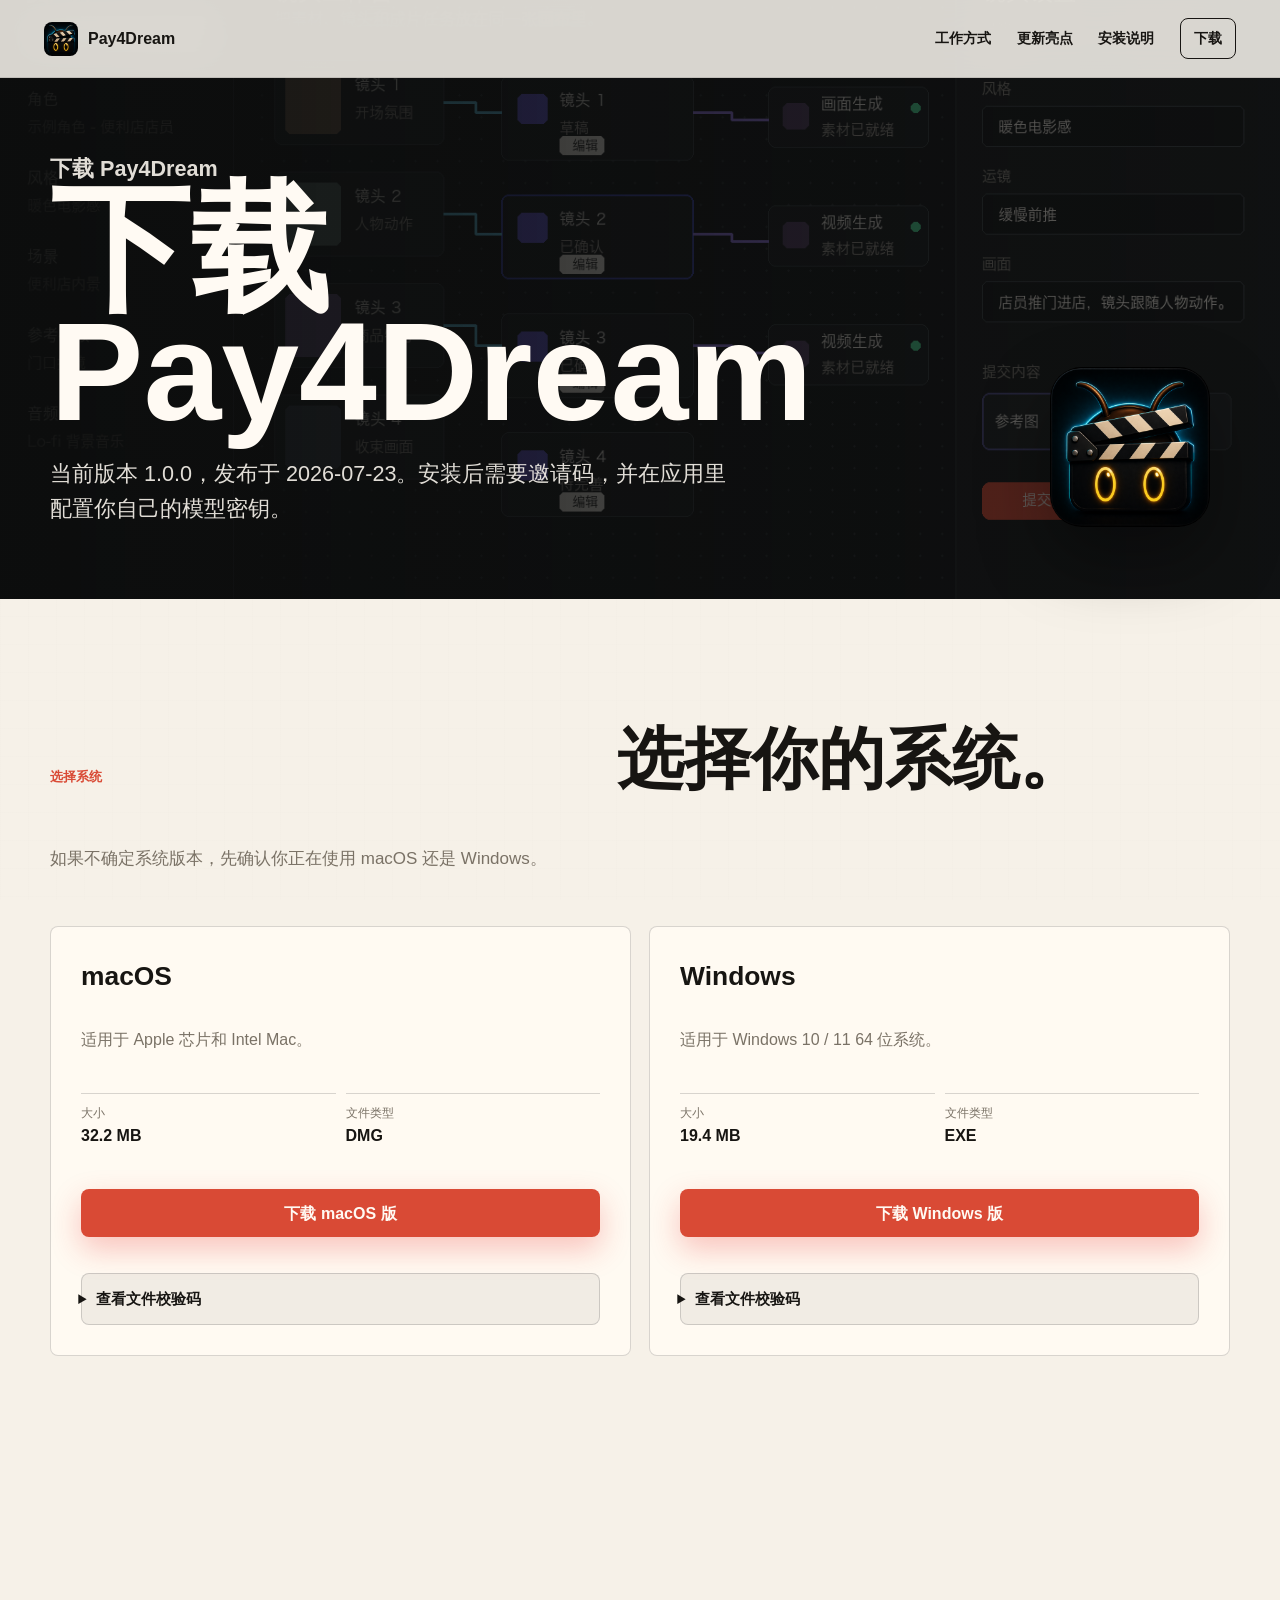
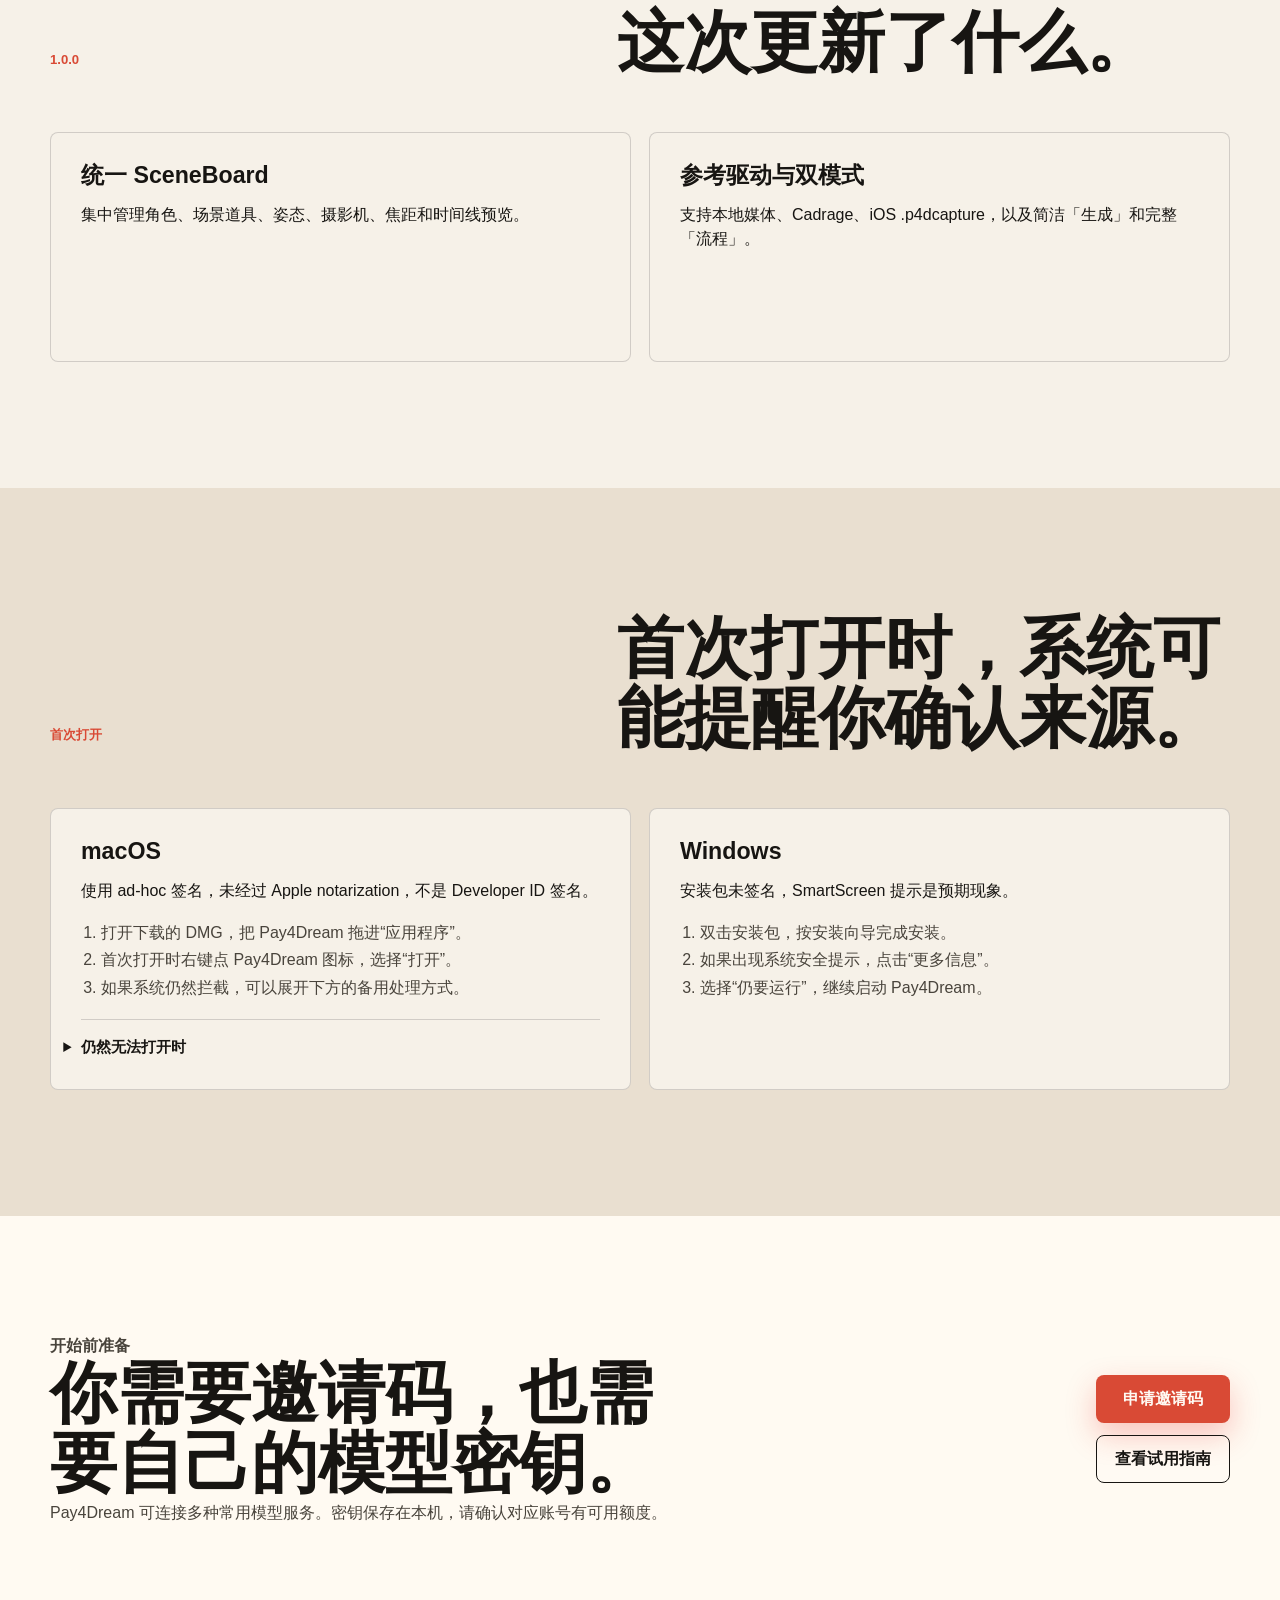
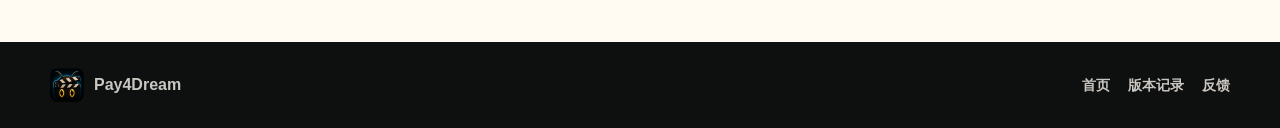
==== download.html @ 3dd7f459 "Update Pay4Dream site for 1.0.0" ====
<!doctype html>
<html lang="zh-CN">
  <head>
    <meta charset="utf-8" />
    <meta name="viewport" content="width=device-width, initial-scale=1" />
    <title>下载 Pay4Dream 1.0.0</title>
    <meta
      name="description"
      content="下载 Pay4Dream 1.0.0。提供 macOS、Windows 安装包、SHA256、首次打开说明和试用准备。"
    />
    <link rel="icon" type="image/png" href="./assets/pay4dream-icon.png" />
    <link rel="stylesheet" href="./assets/site.css" />
  </head>
  <body class="download-page">
    <header class="site-header" data-site-header>
      <a class="brand-mark" href="./index.html" aria-label="Pay4Dream 首页">
        <img src="./assets/pay4dream-icon.png" alt="" />
        <span>Pay4Dream</span>
      </a>
      <button class="nav-toggle" type="button" aria-label="打开导航" aria-expanded="false" data-nav-toggle>
        <span></span>
        <span></span>
      </button>
      <nav class="site-nav" aria-label="主导航" data-nav>
        <a href="./index.html#workflow">工作方式</a>
        <a href="./index.html#release">更新亮点</a>
        <a href="#install">安装说明</a>
        <a class="nav-download" href="#downloads">下载</a>
      </nav>
    </header>

    <main>
      <section class="download-hero" aria-labelledby="download-title">
        <div class="section-inner download-hero-inner">
          <div>
            <p class="eyebrow">下载 Pay4Dream</p>
            <h1 id="download-title">下载 Pay4Dream</h1>
            <p>
              当前版本 1.0.0，发布于 2026-07-23。安装后需要邀请码，并在应用里配置你自己的模型密钥。
            </p>
          </div>
          <img src="./assets/pay4dream-icon.png" alt="" class="download-icon" />
        </div>
      </section>

      <section class="download-section" id="downloads" aria-labelledby="download-options-title">
        <div class="section-inner">
          <div class="section-heading reveal">
            <p class="section-kicker">选择系统</p>
            <h2 id="download-options-title">选择你的系统。</h2>
            <p data-platform-message>系统识别后会在下方标出推荐项。</p>
          </div>

          <div class="download-grid">
            <article class="download-card reveal" data-platform-card="mac">
              <div class="platform-line">
                <span class="platform-name">macOS</span>
                <span class="recommend-badge" aria-hidden="true">推荐</span>
              </div>
              <p class="file-name">适用于 Apple 芯片和 Intel Mac。</p>
              <dl class="download-meta">
                <div>
                  <dt>大小</dt>
                  <dd>32.2 MB</dd>
                </div>
                <div>
                  <dt>文件类型</dt>
                  <dd>DMG</dd>
                </div>
              </dl>
              <a
                class="button button-primary button-block"
                href="https://github.com/pay4dream/p4d-release/releases/download/v1.0.0/Pay4Dream-1.0.0-external-mac.dmg"
              >
                下载 macOS 版
              </a>
              <details class="checksum">
                <summary>查看文件校验码</summary>
                <code>85ed6c63aac2d41a77a6dd763256a984e34ba91303de030c13b9ded2864e4a43</code>
                <button type="button" class="copy-button" data-copy="85ed6c63aac2d41a77a6dd763256a984e34ba91303de030c13b9ded2864e4a43">复制</button>
              </details>
            </article>

            <article class="download-card reveal" data-platform-card="windows">
              <div class="platform-line">
                <span class="platform-name">Windows</span>
                <span class="recommend-badge" aria-hidden="true">推荐</span>
              </div>
              <p class="file-name">适用于 Windows 10 / 11 64 位系统。</p>
              <dl class="download-meta">
                <div>
                  <dt>大小</dt>
                  <dd>19.4 MB</dd>
                </div>
                <div>
                  <dt>文件类型</dt>
                  <dd>EXE</dd>
                </div>
              </dl>
              <a
                class="button button-primary button-block"
                href="https://github.com/pay4dream/p4d-release/releases/download/v1.0.0/Pay4Dream-1.0.0-external-win-x64-setup.exe"
              >
                下载 Windows 版
              </a>
              <details class="checksum">
                <summary>查看文件校验码</summary>
                <code>c91dbb9ab1b552faa96dc0bf67a8308132c5010dfd6eb4d21d0306f296f38955</code>
                <button type="button" class="copy-button" data-copy="c91dbb9ab1b552faa96dc0bf67a8308132c5010dfd6eb4d21d0306f296f38955">复制</button>
              </details>
            </article>
          </div>
        </div>
      </section>

      <section class="download-section" aria-labelledby="highlights-title">
        <div class="section-inner">
          <div class="section-heading reveal">
            <p class="section-kicker">1.0.0</p>
            <h2 id="highlights-title">这次更新了什么。</h2>
          </div>
          <div class="install-grid">
            <article class="install-card reveal">
              <h3>统一 SceneBoard</h3>
              <p>集中管理角色、场景道具、姿态、摄影机、焦距和时间线预览。</p>
            </article>
            <article class="install-card reveal">
              <h3>参考驱动与双模式</h3>
              <p>支持本地媒体、Cadrage、iOS .p4dcapture，以及简洁「生成」和完整「流程」。</p>
            </article>
          </div>
        </div>
      </section>

      <section class="install-section" id="install" aria-labelledby="install-title">
        <div class="section-inner">
          <div class="section-heading reveal">
            <p class="section-kicker">首次打开</p>
            <h2 id="install-title">首次打开时，系统可能提醒你确认来源。</h2>
          </div>
          <div class="install-grid">
            <article class="install-card reveal">
              <h3>macOS</h3>
              <p>使用 ad-hoc 签名，未经过 Apple notarization，不是 Developer ID 签名。</p>
              <ol>
                <li>打开下载的 DMG，把 Pay4Dream 拖进“应用程序”。</li>
                <li>首次打开时右键点 Pay4Dream 图标，选择“打开”。</li>
                <li>如果系统仍然拦截，可以展开下方的备用处理方式。</li>
              </ol>
              <details class="support-detail">
                <summary>仍然无法打开时</summary>
                <p>打开“终端”，运行这行命令后重试：</p>
                <pre><code>xattr -dr com.apple.quarantine "/Applications/Pay4Dream.app"</code></pre>
              </details>
            </article>
            <article class="install-card reveal">
              <h3>Windows</h3>
              <p>安装包未签名，SmartScreen 提示是预期现象。</p>
              <ol>
                <li>双击安装包，按安装向导完成安装。</li>
                <li>如果出现系统安全提示，点击“更多信息”。</li>
                <li>选择“仍要运行”，继续启动 Pay4Dream。</li>
              </ol>
            </article>
          </div>
        </div>
      </section>

      <section class="trial-section" aria-labelledby="trial-title">
        <div class="section-inner trial-layout">
          <div class="reveal">
            <p class="section-kicker">开始前准备</p>
            <h2 id="trial-title">你需要邀请码，也需要自己的模型密钥。</h2>
            <p>
              Pay4Dream 可连接多种常用模型服务。密钥保存在本机，请确认对应账号有可用额度。
            </p>
          </div>
          <div class="trial-actions reveal">
            <a class="button button-primary" href="mailto:pay4dream.app@gmail.com">申请邀请码</a>
            <a class="button button-ghost" href="https://pay4dream.github.io/p4d-release/manual.html">查看试用指南</a>
          </div>
        </div>
      </section>
    </main>

    <footer class="site-footer">
      <div class="section-inner footer-inner">
        <a class="brand-mark" href="./index.html" aria-label="Pay4Dream 首页">
          <img src="./assets/pay4dream-icon.png" alt="" />
          <span>Pay4Dream</span>
        </a>
        <nav aria-label="页脚导航">
          <a href="./index.html">首页</a>
          <a href="https://github.com/pay4dream/p4d-release/releases/tag/v1.0.0">版本记录</a>
          <a href="mailto:pay4dream.app@gmail.com">反馈</a>
        </nav>
      </div>
    </footer>

    <script src="./assets/site.js"></script>
  </body>
</html>
---- assets/site.css ----
:root {
  --ink: #171512;
  --ink-soft: #49443c;
  --muted: #7a7266;
  --paper: #f6f1e8;
  --paper-2: #e9dfd0;
  --paper-3: #fffaf2;
  --line: rgba(17, 18, 20, 0.16);
  --line-strong: rgba(17, 18, 20, 0.32);
  --charcoal: #0e1010;
  --charcoal-2: #191b1a;
  --white: #fffaf3;
  --red: #d94a35;
  --red-dark: #a83225;
  --cyan: #66d0c3;
  --lime: #d7c36a;
  --blue: #445e78;
  --shadow: 0 28px 80px rgba(33, 25, 16, 0.22);
  --radius: 8px;
  --max: 1180px;
  --font-body: "PingFang SC", "Hiragino Sans GB", "Microsoft YaHei", "Noto Sans CJK SC", sans-serif;
  --font-display: "Songti SC", "STSong", "Noto Serif CJK SC", "Source Han Serif SC", serif;
  --font-brand: "Avenir Next", "Helvetica Neue", var(--font-body);
}

* {
  box-sizing: border-box;
}

html {
  scroll-behavior: smooth;
  overflow-x: clip;
}

body {
  margin: 0;
  width: 100%;
  overflow-x: clip;
  background: var(--paper);
  color: var(--ink);
  font-family: var(--font-body);
  line-height: 1.5;
  -webkit-font-smoothing: antialiased;
  text-rendering: optimizeLegibility;
  isolation: isolate;
}

body::before {
  position: fixed;
  inset: 0;
  pointer-events: none;
  content: "";
  opacity: 0.14;
  z-index: 0;
  background-image:
    linear-gradient(rgba(17, 18, 20, 0.045) 1px, transparent 1px),
    linear-gradient(90deg, rgba(17, 18, 20, 0.035) 1px, transparent 1px);
  background-size: 28px 28px;
  mix-blend-mode: multiply;
}

main,
.site-footer {
  position: relative;
  z-index: 1;
}

body.nav-open {
  overflow: hidden;
}

a {
  color: inherit;
  text-decoration: none;
}

a:hover {
  color: var(--red);
}

img {
  max-width: 100%;
  display: block;
}

button,
input,
textarea {
  font: inherit;
}

.site-header {
  position: fixed;
  top: 0;
  left: 0;
  right: 0;
  z-index: 50;
  display: flex;
  align-items: center;
  justify-content: space-between;
  gap: 24px;
  padding: 18px clamp(18px, 4vw, 44px);
  color: var(--white);
  transition: background 180ms ease, color 180ms ease, border-color 180ms ease, padding 180ms ease;
}

.site-header.is-scrolled,
.download-page .site-header {
  background: rgba(245, 242, 235, 0.88);
  color: var(--ink);
  border-bottom: 1px solid rgba(17, 18, 20, 0.12);
  backdrop-filter: blur(18px);
}

.site-header.is-scrolled {
  padding-top: 12px;
  padding-bottom: 12px;
}

.brand-mark {
  display: inline-flex;
  align-items: center;
  gap: 10px;
  min-width: max-content;
  font-family: var(--font-brand);
  font-weight: 800;
  letter-spacing: 0;
}

.brand-mark img {
  width: 34px;
  height: 34px;
  border-radius: 8px;
}

.site-nav {
  display: flex;
  align-items: center;
  gap: clamp(14px, 2vw, 26px);
  font-size: 14px;
  font-weight: 700;
}

.nav-download {
  padding: 9px 13px;
  border: 1px solid currentColor;
  border-radius: 8px;
}

.nav-toggle {
  display: none;
  width: 42px;
  height: 42px;
  border: 1px solid currentColor;
  border-radius: 8px;
  color: inherit;
  background: transparent;
  align-items: center;
  justify-content: center;
  flex-direction: column;
  gap: 6px;
}

.nav-toggle span {
  width: 18px;
  height: 2px;
  background: currentColor;
  display: block;
}

.hero {
  min-height: min(760px, 84svh);
  display: grid;
  align-items: end;
  padding: 122px clamp(20px, 6vw, 72px) 70px;
  color: var(--white);
  background:
    linear-gradient(90deg, rgba(10, 11, 11, 0.92), rgba(10, 11, 11, 0.7) 44%, rgba(10, 11, 11, 0.22)),
    url("./product-workbench.png") center / cover no-repeat;
  border-bottom: 1px solid rgba(255, 250, 243, 0.2);
}

.hero-copy {
  width: min(760px, calc(100vw - 40px));
  max-width: 100%;
  min-width: 0;
}

.eyebrow,
.section-kicker {
  margin: 0 0 12px;
  font-size: 0.82rem;
  line-height: 1;
  font-weight: 700;
  letter-spacing: 0;
}

.eyebrow {
  color: var(--cyan);
}

.hero h1,
.download-hero h1 {
  margin: 0;
  max-width: 10ch;
  font-family: var(--font-brand);
  font-size: 8.75rem;
  line-height: 0.88;
  letter-spacing: 0;
  text-wrap: balance;
}

.hero-lede,
.download-hero p {
  max-width: 690px;
  margin: 24px 0 0;
  font-size: 1.35rem;
  line-height: 1.62;
  color: rgba(255, 250, 243, 0.88);
  text-wrap: pretty;
}

.hero-actions {
  margin-top: 32px;
  display: flex;
  flex-wrap: wrap;
  gap: 12px;
}

.button {
  min-height: 48px;
  display: inline-flex;
  align-items: center;
  justify-content: center;
  border-radius: 8px;
  padding: 13px 18px;
  font-weight: 760;
  line-height: 1.1;
  border: 1px solid transparent;
  transition: transform 160ms ease, box-shadow 160ms ease, border-color 160ms ease, background 160ms ease;
}

.button:hover {
  transform: translateY(-2px);
  color: inherit;
}

.button:focus-visible,
.site-nav a:focus-visible,
.copy-button:focus-visible,
.nav-toggle:focus-visible,
summary:focus-visible {
  outline: 2px solid var(--lime);
  outline-offset: 3px;
}

.button-primary {
  background: var(--red);
  color: var(--white);
  box-shadow: 0 12px 30px rgba(233, 40, 33, 0.26);
}

.button-primary:hover {
  background: var(--red-dark);
}

.button-ghost {
  color: inherit;
  border-color: currentColor;
  background: rgba(255, 255, 255, 0.04);
}

.button-block {
  width: 100%;
}

.hero-facts {
  display: grid;
  grid-template-columns: repeat(3, minmax(0, 1fr));
  gap: 10px;
  max-width: 780px;
  margin: 40px 0 0;
}

.hero-facts div {
  border-top: 1px solid rgba(255, 250, 243, 0.34);
  padding-top: 12px;
}

.hero-facts dt,
.download-meta dt {
  font-size: 12px;
  color: rgba(255, 250, 243, 0.62);
  margin: 0 0 2px;
}

.hero-facts dd,
.download-meta dd {
  margin: 0;
  font-weight: 800;
}

.section-inner {
  width: min(var(--max), calc(100% - 40px));
  margin: 0 auto;
}

.intro-band {
  padding: clamp(34px, 6vw, 68px) 0;
  background: var(--paper-3);
  border-bottom: 1px solid var(--line);
}

.intro-grid {
  display: grid;
  grid-template-columns: minmax(280px, 0.95fr) minmax(280px, 1fr);
  gap: clamp(28px, 6vw, 88px);
  align-items: start;
}

.intro-grid h2,
.section-heading h2,
.shot-copy h2,
.detail-copy h2,
.release-panel h2,
.final-inner h2,
.trial-layout h2,
.download-section h2,
.install-section h2 {
  margin: 0;
  font-family: var(--font-display);
  font-size: 4.2rem;
  font-weight: 700;
  line-height: 1.04;
  letter-spacing: 0;
  text-wrap: balance;
}

.intro-grid p {
  margin: 0;
  font-size: 1.22rem;
  line-height: 1.82;
  color: var(--ink-soft);
  text-wrap: pretty;
}

.section-kicker {
  color: var(--red);
}

.workflow-section,
.fit-section,
.trust-section,
.download-section,
.install-section {
  padding: clamp(70px, 10vw, 126px) 0;
}

.section-heading {
  display: grid;
  grid-template-columns: minmax(240px, 0.84fr) minmax(260px, 1fr);
  gap: clamp(24px, 4vw, 60px);
  align-items: end;
  margin-bottom: clamp(28px, 5vw, 54px);
}

.section-heading > p:last-child {
  margin: 0;
  color: var(--muted);
  font-size: 17px;
}

.workflow-grid,
.fit-grid,
.trust-grid,
.download-grid,
.install-grid {
  display: grid;
  gap: 18px;
}

.workflow-grid,
.fit-grid,
.trust-grid {
  grid-template-columns: repeat(3, minmax(0, 1fr));
}

.workflow-card,
.fit-card,
.trust-card,
.download-card,
.install-card {
  min-width: 0;
  min-height: 230px;
  border: 1px solid var(--line);
  border-radius: var(--radius);
  padding: clamp(20px, 3vw, 30px);
  background: rgba(255, 250, 240, 0.72);
  transition: transform 180ms ease, box-shadow 180ms ease, border-color 180ms ease;
}

.workflow-card:hover,
.fit-card:hover,
.trust-card:hover,
.download-card:hover,
.install-card:hover {
  transform: translateY(-4px);
  box-shadow: 0 18px 44px rgba(8, 10, 15, 0.12);
}

.workflow-card {
  display: flex;
  flex-direction: column;
  justify-content: space-between;
  background: var(--charcoal);
  color: var(--white);
  border-color: rgba(255, 250, 243, 0.16);
}

.workflow-card:nth-child(2) {
  background: #22251f;
}

.workflow-card:nth-child(3) {
  background: #181b25;
}

.card-index {
  width: 46px;
  height: 46px;
  display: inline-flex;
  align-items: center;
  justify-content: center;
  border-radius: 8px;
  background: var(--lime);
  color: var(--ink);
  font-weight: 800;
}

.workflow-card h3,
.fit-card h3,
.trust-card h3,
.release-notes h3,
.install-card h3 {
  margin: 0 0 12px;
  font-size: 1.45rem;
  line-height: 1.05;
  font-weight: 760;
}

.workflow-card p,
.fit-card p,
.trust-card p,
.release-notes p,
.shot-copy p,
.detail-copy p,
.install-card li,
.trial-layout p {
  margin: 0;
  color: var(--ink-soft);
  font-size: 1rem;
  line-height: 1.72;
  text-wrap: pretty;
}

.workflow-card p {
  color: rgba(255, 250, 243, 0.76);
}

.product-shot-section {
  padding: clamp(54px, 9vw, 110px) 0;
  color: var(--white);
  background:
    linear-gradient(180deg, rgba(255, 250, 243, 0.04), transparent 24%),
    var(--charcoal);
}

.shot-grid,
.detail-grid,
.release-layout,
.trial-layout {
  display: grid;
  grid-template-columns: minmax(280px, 0.8fr) minmax(320px, 1.15fr);
  gap: clamp(28px, 5vw, 74px);
  align-items: center;
}

.shot-copy p,
.product-shot-section .section-kicker {
  color: rgba(255, 250, 243, 0.72);
}

.product-shot-section .section-kicker {
  color: var(--cyan);
}

.product-frame,
.detail-image {
  margin: 0;
}

.product-frame img,
.detail-image img {
  width: 100%;
  aspect-ratio: 3 / 2;
  object-fit: cover;
  border-radius: 8px;
  border: 1px solid rgba(255, 250, 243, 0.18);
  box-shadow: var(--shadow);
}

.product-frame figcaption {
  margin-top: 10px;
  color: rgba(255, 250, 243, 0.56);
  font-size: 13px;
}

.fit-section {
  background: var(--paper-2);
}

.fit-card {
  background: var(--paper);
}

.fit-card:nth-child(2) {
  border-color: rgba(233, 40, 33, 0.42);
}

.fit-card:nth-child(3) {
  border-color: rgba(54, 199, 208, 0.48);
}

.release-section {
  padding: clamp(70px, 10vw, 126px) 0;
  color: var(--white);
  background: #121312;
}

.release-panel {
  align-self: stretch;
  display: flex;
  flex-direction: column;
  justify-content: space-between;
  min-height: 430px;
  padding: clamp(24px, 4vw, 38px);
  border: 1px solid rgba(255, 250, 243, 0.16);
  border-radius: 8px;
  background:
    linear-gradient(135deg, rgba(217, 74, 53, 0.22), rgba(215, 195, 106, 0.11)),
    #1b1a18;
}

.release-panel .section-kicker {
  color: var(--lime);
}

.release-date {
  margin: 12px 0 36px;
  color: rgba(255, 250, 243, 0.66);
  font-weight: 800;
}

.release-notes {
  display: grid;
  grid-template-columns: repeat(2, minmax(0, 1fr));
  gap: 14px;
}

.release-notes article {
  min-height: 178px;
  padding: 22px;
  border-radius: 8px;
  background: rgba(255, 250, 243, 0.06);
  border: 1px solid rgba(255, 250, 243, 0.12);
}

.release-notes p {
  color: rgba(255, 250, 243, 0.68);
}

.detail-section {
  padding: clamp(70px, 10vw, 126px) 0;
  background: var(--paper-3);
}

.detail-grid {
  grid-template-columns: minmax(320px, 1.1fr) minmax(280px, 0.8fr);
}

.detail-image img {
  border-color: var(--line);
}

.trust-section {
  background: var(--paper);
}

.trust-card {
  min-height: 210px;
}

.trust-card:nth-child(1) {
  background: #111214;
  color: var(--white);
}

.trust-card:nth-child(1) p {
  color: rgba(255, 250, 243, 0.72);
}

.final-cta {
  padding: clamp(64px, 9vw, 112px) 0;
  color: var(--white);
  background:
    linear-gradient(90deg, rgba(7, 8, 11, 0.82), rgba(7, 8, 11, 0.42)),
    url("./product-generation-board.png") center / cover no-repeat;
}

.final-inner {
  display: flex;
  gap: 28px;
  justify-content: space-between;
  align-items: end;
}

.final-inner h2 {
  max-width: 760px;
}

.site-footer {
  padding: 26px 0;
  background: var(--charcoal);
  color: rgba(255, 250, 243, 0.78);
}

.footer-inner {
  display: flex;
  align-items: center;
  justify-content: space-between;
  gap: 24px;
}

.footer-inner nav {
  display: flex;
  flex-wrap: wrap;
  gap: 18px;
  font-size: 14px;
  font-weight: 800;
}

.download-hero {
  min-height: min(520px, 72svh);
  padding: 128px 0 72px;
  color: var(--white);
  background:
    linear-gradient(90deg, rgba(12, 13, 13, 0.94), rgba(12, 13, 13, 0.6)),
    url("./product-workbench.png") center / cover no-repeat;
}

.download-hero-inner {
  display: grid;
  grid-template-columns: minmax(280px, 1fr) 180px;
  gap: 36px;
  align-items: end;
}

.download-icon {
  width: 160px;
  height: 160px;
  border-radius: 32px;
  box-shadow: 0 30px 70px rgba(0, 0, 0, 0.36);
}

.download-grid {
  grid-template-columns: repeat(2, minmax(0, 1fr));
}

.download-card {
  position: relative;
  min-height: 430px;
  display: flex;
  flex-direction: column;
  justify-content: space-between;
  background: var(--paper-3);
}

.download-card.is-recommended {
  border-color: var(--red);
  box-shadow: 0 18px 46px rgba(233, 40, 33, 0.14);
}

.platform-line {
  display: flex;
  justify-content: space-between;
  gap: 16px;
  align-items: center;
}

.platform-name {
  font-size: 1.65rem;
  font-weight: 800;
}

.recommend-badge {
  display: none;
  padding: 4px 9px;
  color: var(--white);
  background: var(--red);
  border-radius: 8px;
  font-size: 0.75rem;
  font-weight: 760;
}

.download-card.is-recommended .recommend-badge {
  display: inline-flex;
}

.file-name {
  margin: 14px 0 24px;
  color: var(--muted);
  overflow-wrap: anywhere;
}

.download-meta {
  display: grid;
  grid-template-columns: repeat(2, minmax(0, 1fr));
  gap: 10px;
  margin: 0 0 24px;
}

.download-meta div {
  border-top: 1px solid var(--line);
  padding-top: 10px;
}

.download-meta dt {
  color: var(--muted);
}

.checksum {
  margin-top: 18px;
  padding: 14px;
  border-radius: 8px;
  background: rgba(17, 18, 20, 0.06);
  border: 1px solid var(--line);
}

.checksum summary,
.support-detail summary {
  color: var(--ink);
  cursor: pointer;
  font-size: 0.92rem;
  font-weight: 760;
  list-style-position: outside;
}

.checksum code {
  display: block;
  margin-top: 12px;
  min-height: 42px;
  color: var(--ink);
  font-family: "SFMono-Regular", Consolas, "Liberation Mono", monospace;
  font-size: 0.75rem;
  line-height: 1.35;
  overflow-wrap: anywhere;
}

.copy-button {
  margin-top: 10px;
  border: 1px solid var(--line-strong);
  border-radius: 8px;
  background: transparent;
  color: var(--ink);
  padding: 7px 10px;
  font-weight: 760;
  cursor: pointer;
}

.trial-layout a:not(.button) {
  color: var(--red);
  font-weight: 760;
}

.install-section {
  background: var(--paper-2);
}

.install-grid {
  grid-template-columns: repeat(2, minmax(0, 1fr));
}

.install-card {
  background: var(--paper);
}

.install-card ol {
  margin: 0;
  padding-left: 20px;
}

.install-card pre {
  margin: 12px 0 0;
  overflow-x: auto;
  padding: 14px;
  color: var(--white);
  background: var(--charcoal);
  border-radius: 8px;
}

.support-detail {
  margin-top: 18px;
  padding-top: 16px;
  border-top: 1px solid var(--line);
}

.support-detail p {
  margin: 12px 0 0;
  color: var(--ink-soft);
}

.install-card code {
  font-family: "SFMono-Regular", Consolas, "Liberation Mono", monospace;
  font-size: 13px;
  white-space: pre-wrap;
  overflow-wrap: anywhere;
}

.trial-section {
  padding: clamp(70px, 10vw, 116px) 0;
  background: var(--paper-3);
}

.trial-layout {
  grid-template-columns: minmax(280px, 1fr) max-content;
}

.trial-actions {
  display: flex;
  flex-direction: column;
  gap: 12px;
  min-width: min(280px, 100%);
}

.reveal {
  opacity: 1;
  transform: none;
}

body.js-enabled .reveal {
  opacity: 1;
  transform: none;
  transition: transform 180ms ease, box-shadow 180ms ease, border-color 180ms ease;
}

body.js-enabled .reveal.is-visible {
  opacity: 1;
  transform: translateY(0);
}

@media (prefers-reduced-motion: reduce) {
  html {
    scroll-behavior: auto;
  }

  *,
  *::before,
  *::after {
    animation-duration: 0.001ms !important;
    animation-iteration-count: 1 !important;
    scroll-behavior: auto !important;
    transition-duration: 0.001ms !important;
  }

  body.js-enabled .reveal {
    opacity: 1;
    transform: none;
  }
}

@media (max-width: 920px) {
  .site-header {
    padding: 14px 18px;
  }

  .nav-toggle {
    display: inline-flex;
  }

  .site-nav {
    position: fixed;
    inset: 68px 14px auto;
    display: none;
    flex-direction: column;
    align-items: stretch;
    padding: 16px;
    color: var(--ink);
    background: rgba(255, 250, 243, 0.96);
    border: 1px solid var(--line);
    border-radius: 8px;
    box-shadow: var(--shadow);
  }

  .site-nav.is-open {
    display: flex;
  }

  .site-nav a {
    padding: 12px;
    border-radius: 8px;
  }

  .site-nav a:hover {
    background: rgba(233, 40, 33, 0.08);
  }

  .hero {
    min-height: 82svh;
    padding: 104px 20px 48px;
    background:
      linear-gradient(0deg, rgba(7, 8, 11, 0.94), rgba(7, 8, 11, 0.44)),
      url("./product-workbench.png") center / cover no-repeat;
  }

  .hero h1,
  .download-hero h1 {
    font-size: 5.6rem;
  }

  .hero-lede,
  .download-hero p {
    font-size: 1.08rem;
  }

  .intro-grid h2,
  .section-heading h2,
  .shot-copy h2,
  .detail-copy h2,
  .release-panel h2,
  .final-inner h2,
  .trial-layout h2,
  .download-section h2,
  .install-section h2 {
    font-size: 3.25rem;
  }

  .hero-facts,
  .intro-grid,
  .section-heading,
  .shot-grid,
  .detail-grid,
  .release-layout,
  .trial-layout,
  .download-hero-inner {
    grid-template-columns: 1fr;
  }

  .workflow-grid,
  .fit-grid,
  .trust-grid,
  .download-grid,
  .install-grid,
  .release-notes {
    grid-template-columns: 1fr;
  }

  .detail-image {
    order: 2;
  }

  .detail-copy {
    order: 1;
  }

  .final-inner,
  .footer-inner {
    align-items: flex-start;
    flex-direction: column;
  }

  .download-icon {
    width: 112px;
    height: 112px;
    border-radius: 24px;
  }

  .trial-actions {
    width: 100%;
  }
}

@media (max-width: 560px) {
  .section-inner {
    width: min(100% - 28px, var(--max));
  }

  .hero {
    min-height: 84svh;
  }

  .hero h1,
  .download-hero h1 {
    font-size: 4.35rem;
    line-height: 0.92;
  }

  .hero-actions,
  .trial-actions {
    align-items: stretch;
  }

  .button {
    width: 100%;
  }

  .hero-facts {
    grid-template-columns: 1fr;
  }

  .workflow-card,
  .fit-card,
  .trust-card,
  .download-card,
  .install-card {
    min-height: auto;
  }

  .intro-grid h2,
  .section-heading h2,
  .shot-copy h2,
  .detail-copy h2,
  .release-panel h2,
  .final-inner h2,
  .trial-layout h2,
  .download-section h2,
  .install-section h2 {
    font-size: 2.55rem;
    line-height: 1.1;
  }
}
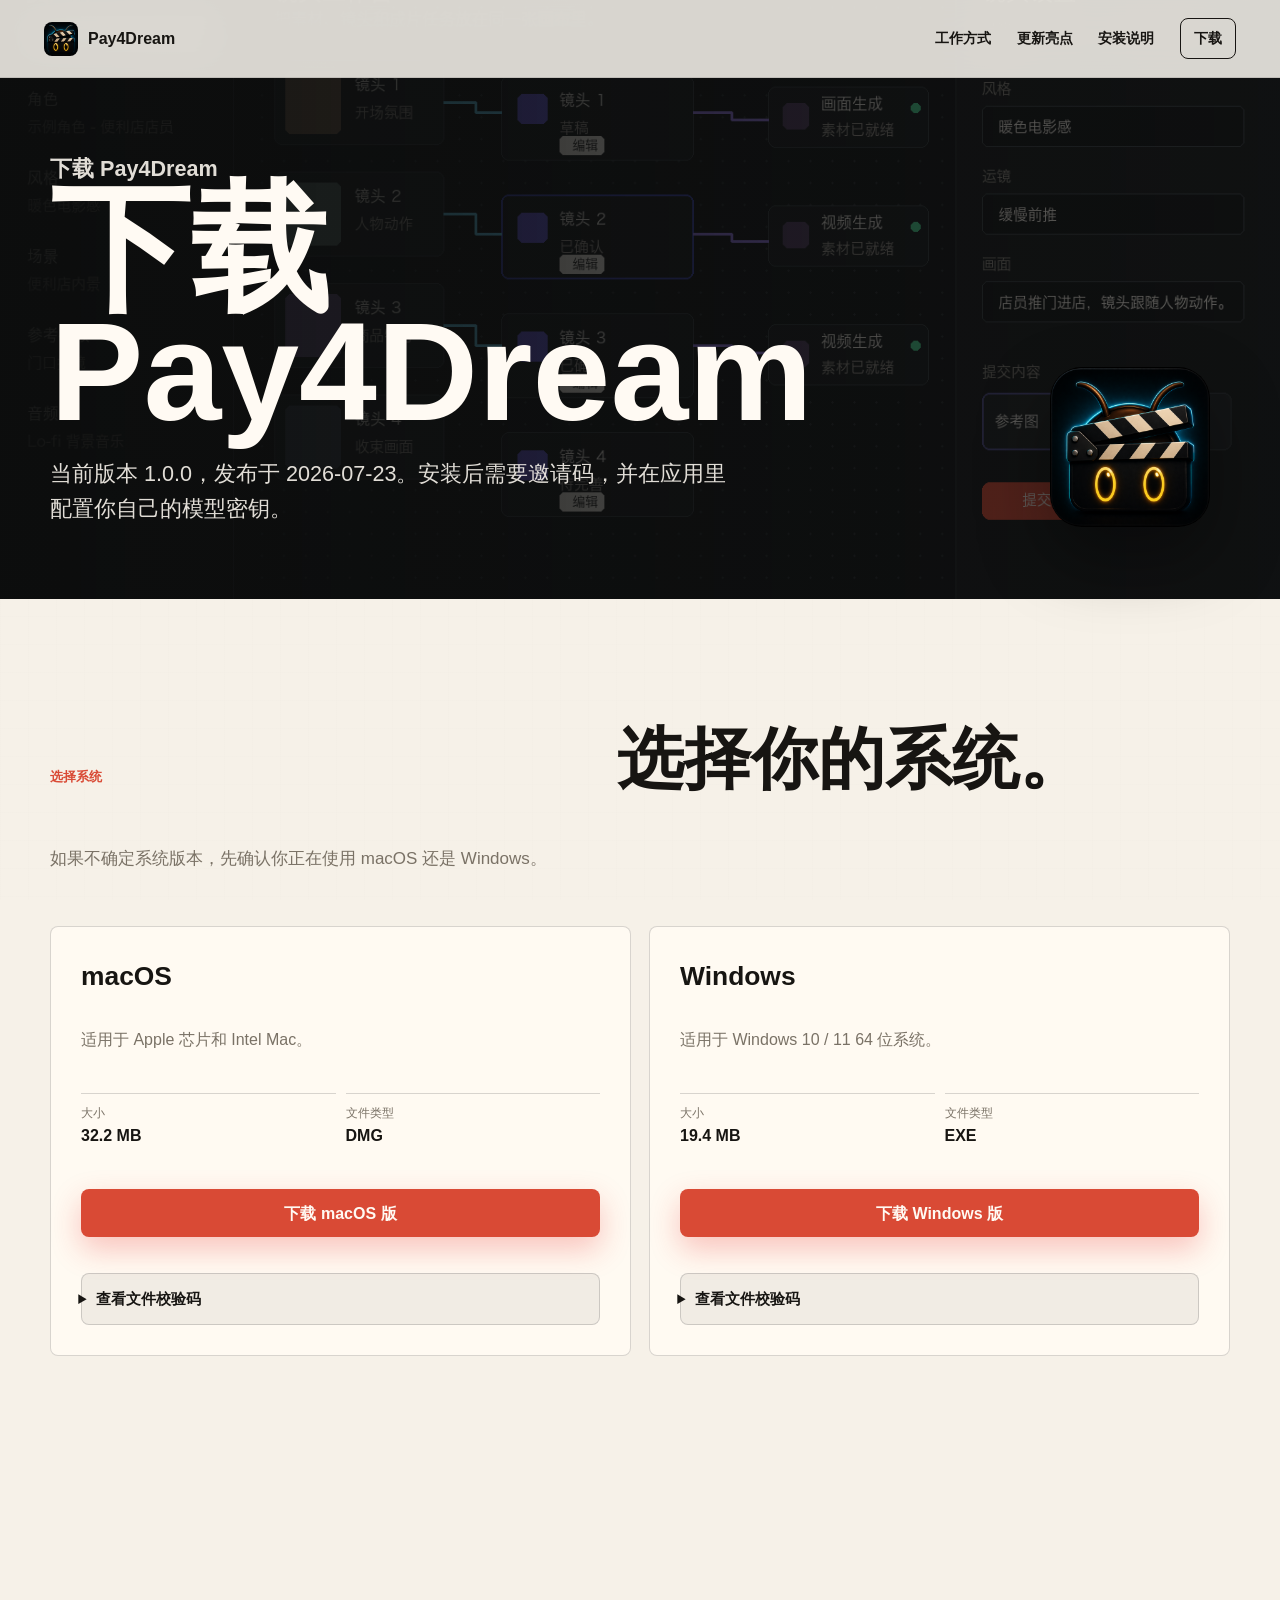
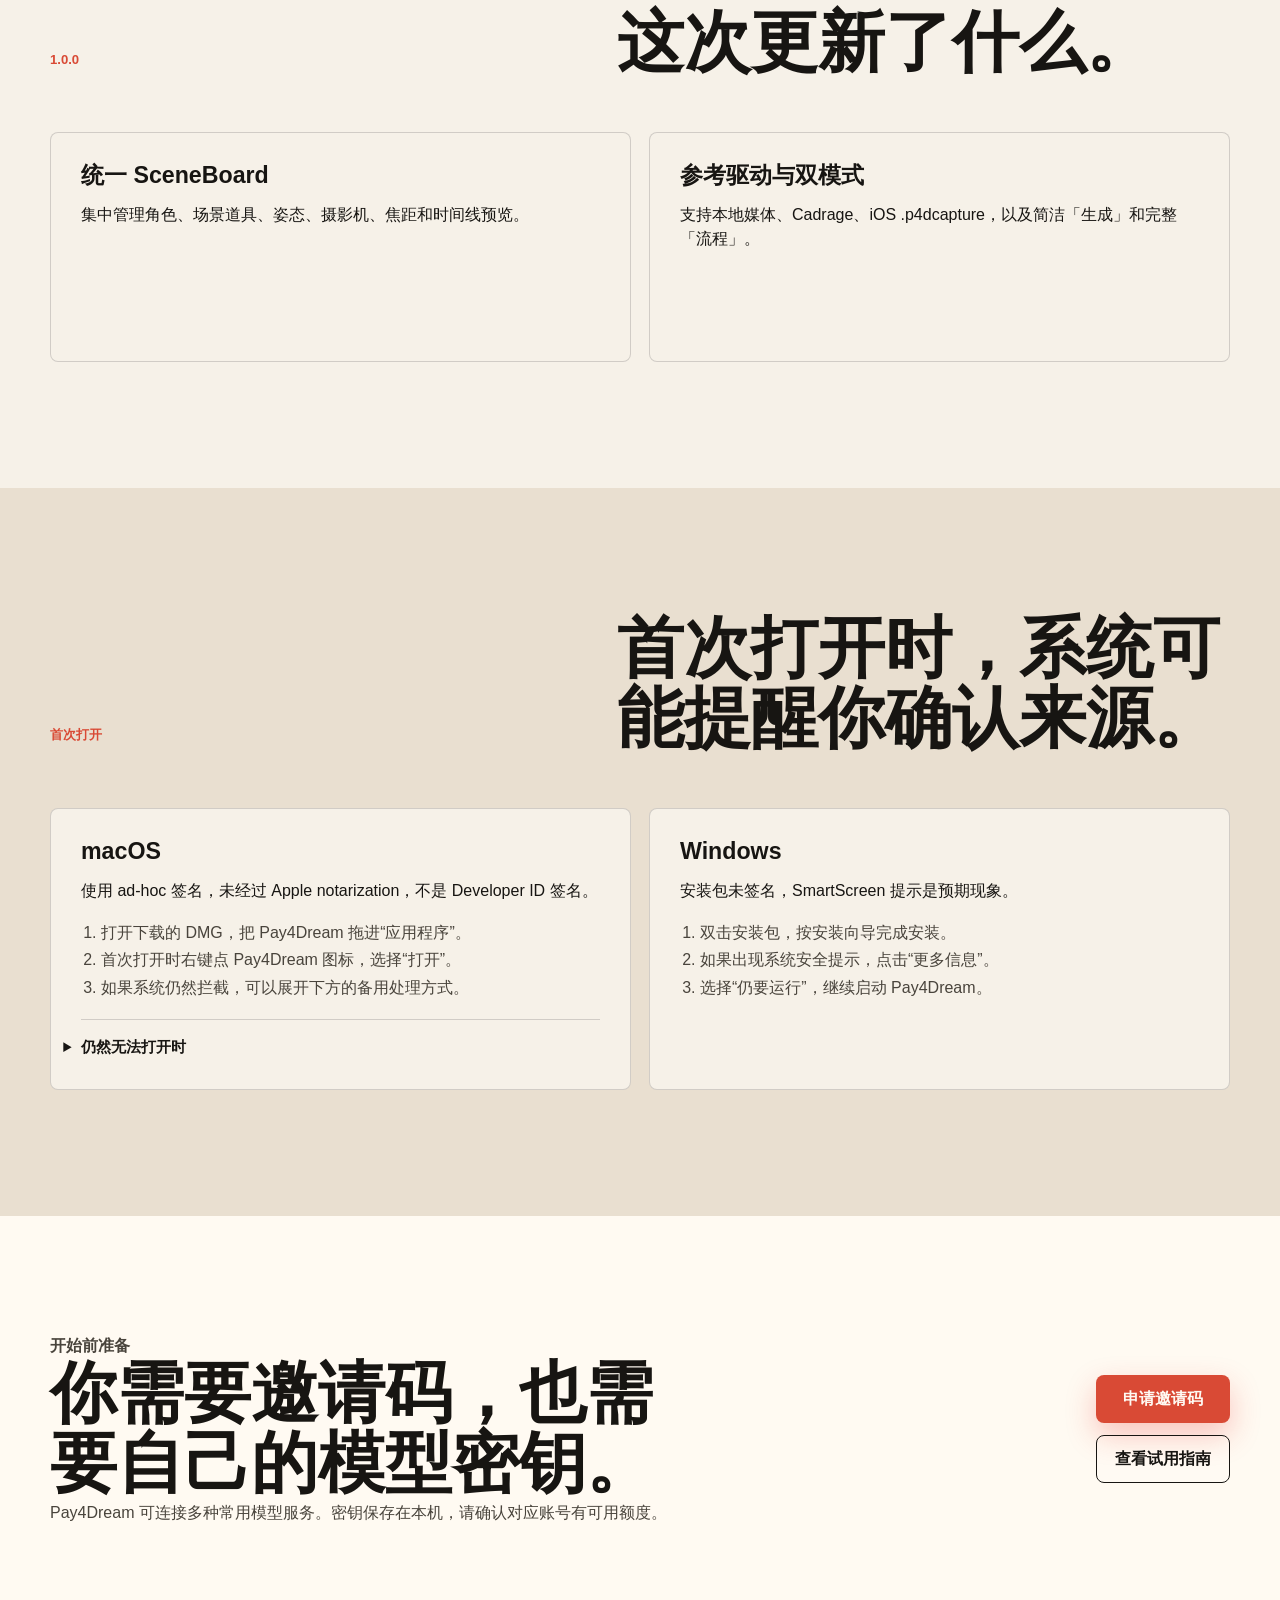
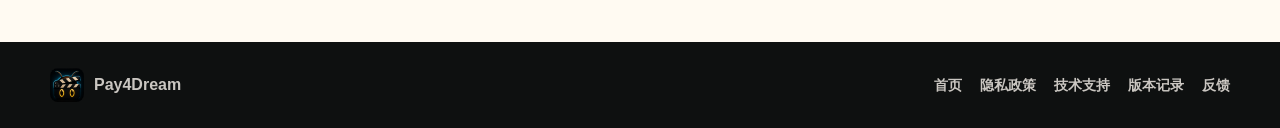
==== commit ab3c9449: "Add Capture privacy and support pages" ====
--- a/download.html
+++ b/download.html
@@ -191,6 +191,8 @@
         </a>
         <nav aria-label="页脚导航">
           <a href="./index.html">首页</a>
+          <a href="./privacy.html">隐私政策</a>
+          <a href="./support.html">技术支持</a>
           <a href="https://github.com/pay4dream/p4d-release/releases/tag/v1.0.0">版本记录</a>
           <a href="mailto:pay4dream.app@gmail.com">反馈</a>
         </nav>
--- a/assets/site.css
+++ b/assets/site.css
@@ -105,7 +105,8 @@
 }
 
 .site-header.is-scrolled,
-.download-page .site-header {
+.download-page .site-header,
+.legal-page .site-header {
   background: rgba(245, 242, 235, 0.88);
   color: var(--ink);
   border-bottom: 1px solid rgba(17, 18, 20, 0.12);
@@ -878,6 +879,120 @@
   }
 }
 
+.legal-hero {
+  padding: 128px 0 52px;
+  background: var(--paper-3);
+  border-bottom: 1px solid var(--line);
+}
+
+.legal-hero-inner {
+  width: min(var(--max), calc(100% - 40px));
+  margin: 0 auto;
+}
+
+.legal-hero h1 {
+  margin: 0;
+  max-width: 20ch;
+  font-family: var(--font-display);
+  font-size: clamp(2.6rem, 6vw, 4.2rem);
+  line-height: 1.05;
+  font-weight: 700;
+  letter-spacing: 0;
+  text-wrap: balance;
+}
+
+.legal-hero .lede {
+  max-width: 62ch;
+  margin: 20px 0 0;
+  color: var(--ink-soft);
+  font-size: 1.14rem;
+  line-height: 1.72;
+  text-wrap: pretty;
+}
+
+.legal-effective {
+  margin: 14px 0 0;
+  color: var(--muted);
+  font-size: 0.95rem;
+  font-weight: 800;
+}
+
+.legal-section {
+  padding: clamp(44px, 7vw, 76px) 0;
+}
+
+.legal-prose {
+  width: min(760px, calc(100% - 40px));
+  margin: 0 auto;
+}
+
+.legal-prose h2 {
+  margin: 46px 0 14px;
+  font-family: var(--font-display);
+  font-size: clamp(1.7rem, 3.4vw, 2rem);
+  line-height: 1.15;
+  font-weight: 700;
+  letter-spacing: 0;
+}
+
+.legal-prose h2:first-child {
+  margin-top: 0;
+}
+
+.legal-prose h3 {
+  margin: 26px 0 8px;
+  font-size: 1.18rem;
+  line-height: 1.3;
+  font-weight: 760;
+}
+
+.legal-prose p {
+  margin: 0 0 16px;
+  color: var(--ink-soft);
+  font-size: 1.05rem;
+  line-height: 1.8;
+  text-wrap: pretty;
+}
+
+.legal-prose ul {
+  margin: 0 0 16px;
+  padding-left: 22px;
+  color: var(--ink-soft);
+  font-size: 1.05rem;
+  line-height: 1.8;
+}
+
+.legal-prose li {
+  margin-bottom: 8px;
+  text-wrap: pretty;
+}
+
+.legal-prose a {
+  color: var(--red);
+  font-weight: 760;
+}
+
+.legal-prose code {
+  font-family: "SFMono-Regular", Consolas, "Liberation Mono", monospace;
+  font-size: 0.88em;
+  background: rgba(17, 18, 20, 0.06);
+  padding: 1px 6px;
+  border-radius: 4px;
+  overflow-wrap: anywhere;
+}
+
+.legal-contact {
+  margin: 8px 0 0;
+  padding: 20px 22px;
+  border: 1px solid var(--line);
+  border-radius: var(--radius);
+  background: rgba(255, 250, 240, 0.72);
+}
+
+.legal-contact p {
+  margin: 0;
+}
+
 @media (max-width: 920px) {
   .site-header {
     padding: 14px 18px;
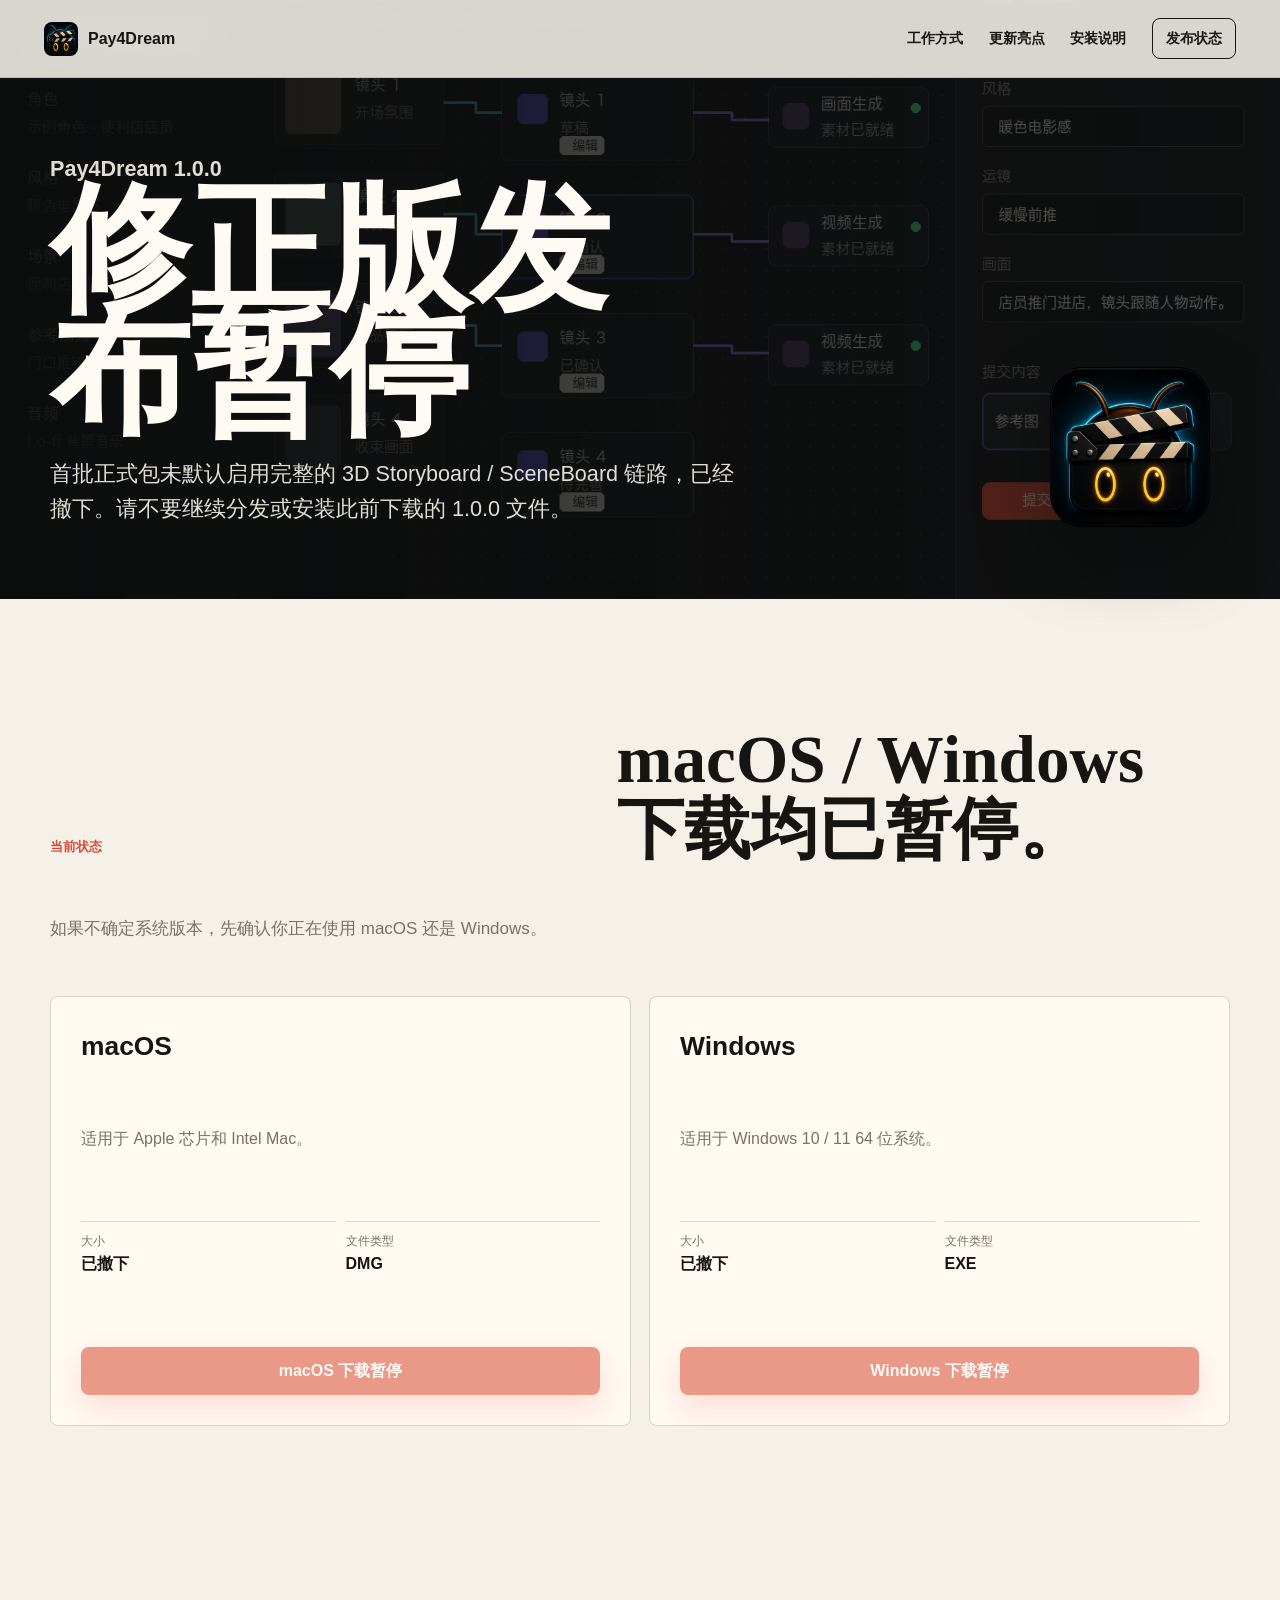
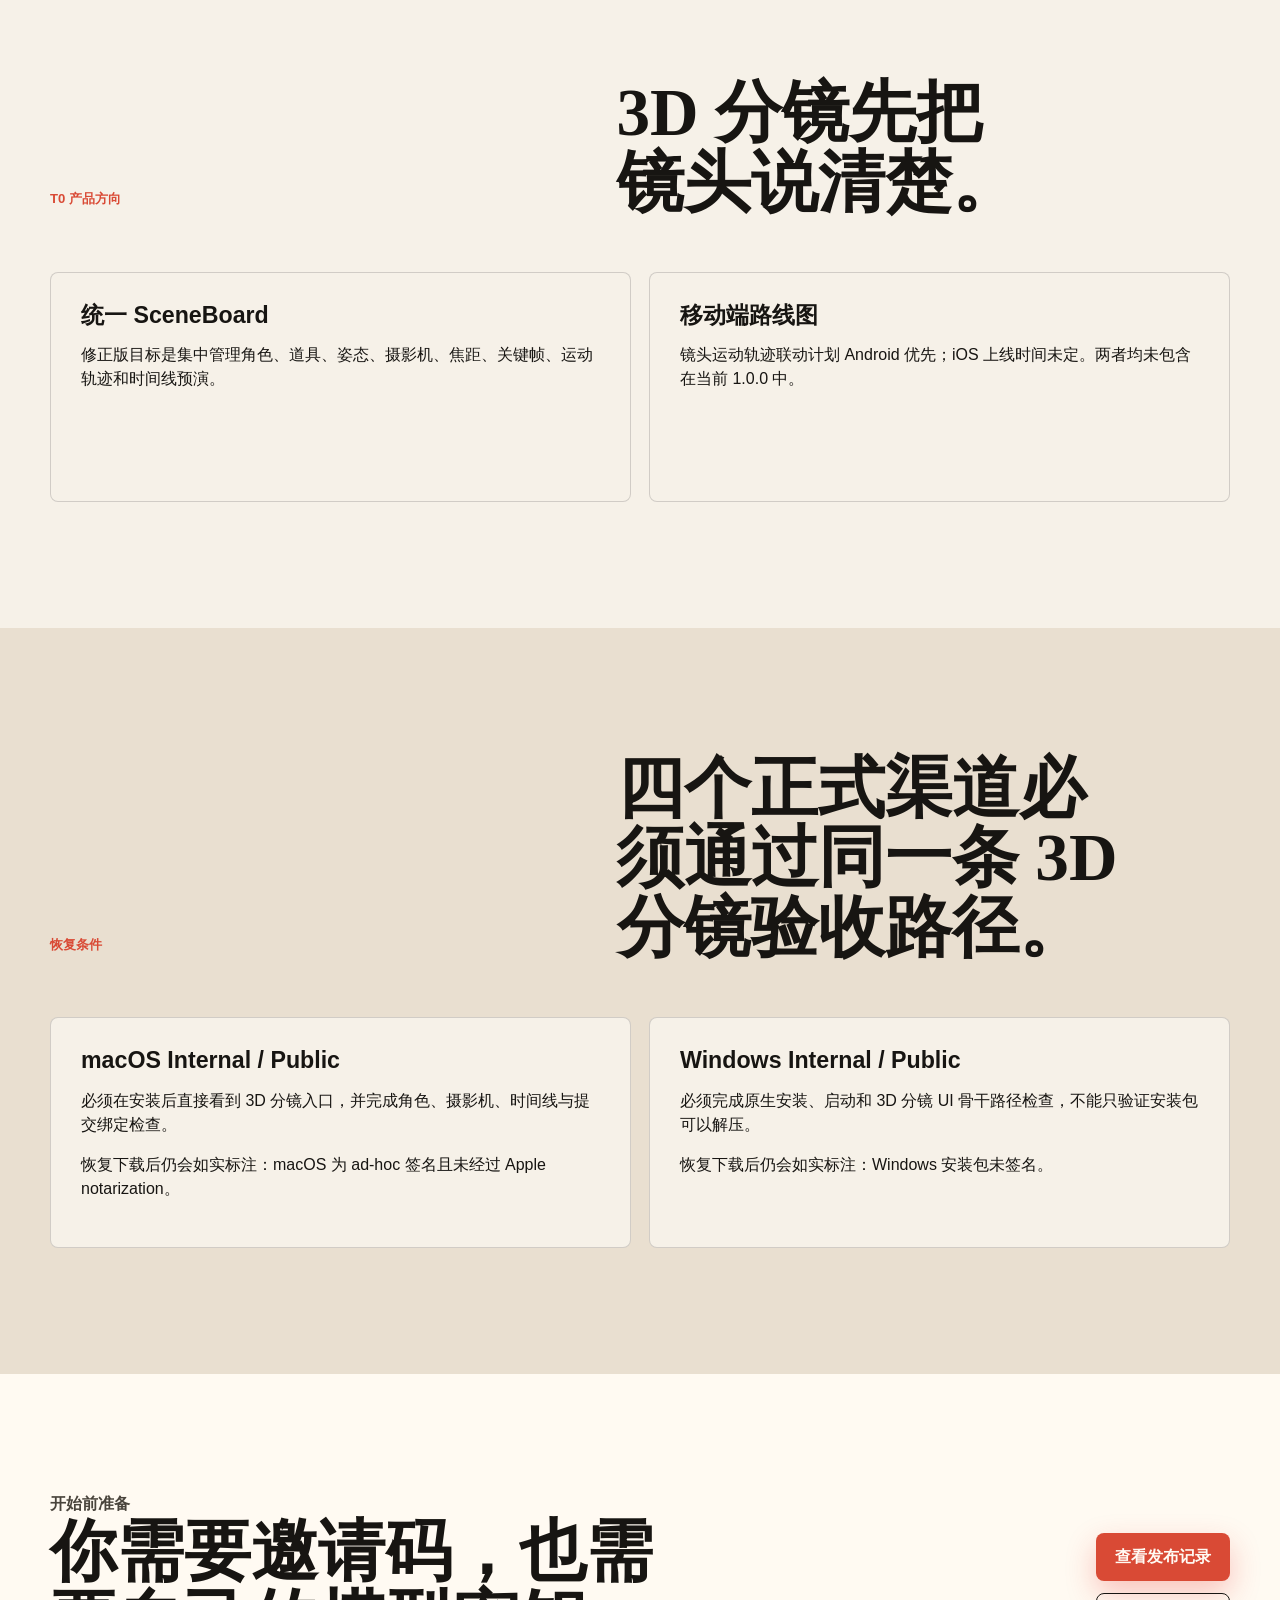
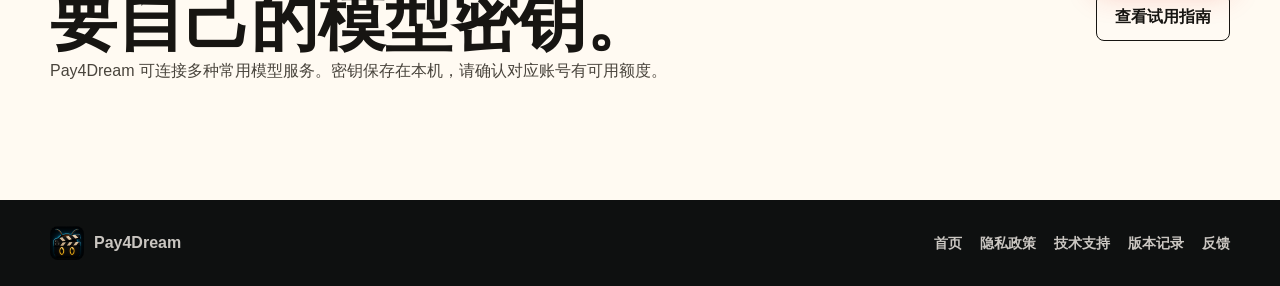
==== commit 7161882e: "Mark 1.0.0 corrected release on hold" ====
--- a/download.html
+++ b/download.html
@@ -3,10 +3,10 @@
   <head>
     <meta charset="utf-8" />
     <meta name="viewport" content="width=device-width, initial-scale=1" />
-    <title>下载 Pay4Dream 1.0.0</title>
+    <title>Pay4Dream 1.0.0 修正版发布状态</title>
     <meta
       name="description"
-      content="下载 Pay4Dream 1.0.0。提供 macOS、Windows 安装包、SHA256、首次打开说明和试用准备。"
+      content="Pay4Dream 1.0.0 修正版发布暂停。首批正式包已撤下，修正版完成四渠道验收后恢复下载。"
     />
     <link rel="icon" type="image/png" href="./assets/pay4dream-icon.png" />
     <link rel="stylesheet" href="./assets/site.css" />
@@ -25,7 +25,7 @@
         <a href="./index.html#workflow">工作方式</a>
         <a href="./index.html#release">更新亮点</a>
         <a href="#install">安装说明</a>
-        <a class="nav-download" href="#downloads">下载</a>
+        <a class="nav-download" href="#downloads">发布状态</a>
       </nav>
     </header>
 
@@ -33,10 +33,10 @@
       <section class="download-hero" aria-labelledby="download-title">
         <div class="section-inner download-hero-inner">
           <div>
-            <p class="eyebrow">下载 Pay4Dream</p>
-            <h1 id="download-title">下载 Pay4Dream</h1>
+            <p class="eyebrow">Pay4Dream 1.0.0</p>
+            <h1 id="download-title">修正版发布暂停</h1>
             <p>
-              当前版本 1.0.0，发布于 2026-07-23。安装后需要邀请码，并在应用里配置你自己的模型密钥。
+              首批正式包未默认启用完整的 3D Storyboard / SceneBoard 链路，已经撤下。请不要继续分发或安装此前下载的 1.0.0 文件。
             </p>
           </div>
           <img src="./assets/pay4dream-icon.png" alt="" class="download-icon" />
@@ -46,9 +46,9 @@
       <section class="download-section" id="downloads" aria-labelledby="download-options-title">
         <div class="section-inner">
           <div class="section-heading reveal">
-            <p class="section-kicker">选择系统</p>
-            <h2 id="download-options-title">选择你的系统。</h2>
-            <p data-platform-message>系统识别后会在下方标出推荐项。</p>
+            <p class="section-kicker">当前状态</p>
+            <h2 id="download-options-title">macOS / Windows 下载均已暂停。</h2>
+            <p data-platform-message>修正版通过四渠道功能验收后，这里会同时恢复两个平台。</p>
           </div>
 
           <div class="download-grid">
@@ -61,24 +61,14 @@
               <dl class="download-meta">
                 <div>
                   <dt>大小</dt>
-                  <dd>32.2 MB</dd>
+                  <dd>已撤下</dd>
                 </div>
                 <div>
                   <dt>文件类型</dt>
                   <dd>DMG</dd>
                 </div>
               </dl>
-              <a
-                class="button button-primary button-block"
-                href="https://github.com/pay4dream/p4d-release/releases/download/v1.0.0/Pay4Dream-1.0.0-external-mac.dmg"
-              >
-                下载 macOS 版
-              </a>
-              <details class="checksum">
-                <summary>查看文件校验码</summary>
-                <code>85ed6c63aac2d41a77a6dd763256a984e34ba91303de030c13b9ded2864e4a43</code>
-                <button type="button" class="copy-button" data-copy="85ed6c63aac2d41a77a6dd763256a984e34ba91303de030c13b9ded2864e4a43">复制</button>
-              </details>
+              <span class="button button-primary button-block" aria-disabled="true">macOS 下载暂停</span>
             </article>
 
             <article class="download-card reveal" data-platform-card="windows">
@@ -90,24 +80,14 @@
               <dl class="download-meta">
                 <div>
                   <dt>大小</dt>
-                  <dd>19.4 MB</dd>
+                  <dd>已撤下</dd>
                 </div>
                 <div>
                   <dt>文件类型</dt>
                   <dd>EXE</dd>
                 </div>
               </dl>
-              <a
-                class="button button-primary button-block"
-                href="https://github.com/pay4dream/p4d-release/releases/download/v1.0.0/Pay4Dream-1.0.0-external-win-x64-setup.exe"
-              >
-                下载 Windows 版
-              </a>
-              <details class="checksum">
-                <summary>查看文件校验码</summary>
-                <code>c91dbb9ab1b552faa96dc0bf67a8308132c5010dfd6eb4d21d0306f296f38955</code>
-                <button type="button" class="copy-button" data-copy="c91dbb9ab1b552faa96dc0bf67a8308132c5010dfd6eb4d21d0306f296f38955">复制</button>
-              </details>
+              <span class="button button-primary button-block" aria-disabled="true">Windows 下载暂停</span>
             </article>
           </div>
         </div>
@@ -116,17 +96,17 @@
       <section class="download-section" aria-labelledby="highlights-title">
         <div class="section-inner">
           <div class="section-heading reveal">
-            <p class="section-kicker">1.0.0</p>
-            <h2 id="highlights-title">这次更新了什么。</h2>
+            <p class="section-kicker">T0 产品方向</p>
+            <h2 id="highlights-title">3D 分镜先把镜头说清楚。</h2>
           </div>
           <div class="install-grid">
             <article class="install-card reveal">
               <h3>统一 SceneBoard</h3>
-              <p>集中管理角色、场景道具、姿态、摄影机、焦距和时间线预览。</p>
+              <p>修正版目标是集中管理角色、道具、姿态、摄影机、焦距、关键帧、运动轨迹和时间线预演。</p>
             </article>
             <article class="install-card reveal">
-              <h3>参考驱动与双模式</h3>
-              <p>支持本地媒体、Cadrage、iOS .p4dcapture，以及简洁「生成」和完整「流程」。</p>
+              <h3>移动端路线图</h3>
+              <p>镜头运动轨迹联动计划 Android 优先；iOS 上线时间未定。两者均未包含在当前 1.0.0 中。</p>
             </article>
           </div>
         </div>
@@ -135,32 +115,19 @@
       <section class="install-section" id="install" aria-labelledby="install-title">
         <div class="section-inner">
           <div class="section-heading reveal">
-            <p class="section-kicker">首次打开</p>
-            <h2 id="install-title">首次打开时，系统可能提醒你确认来源。</h2>
+            <p class="section-kicker">恢复条件</p>
+            <h2 id="install-title">四个正式渠道必须通过同一条 3D 分镜验收路径。</h2>
           </div>
           <div class="install-grid">
             <article class="install-card reveal">
-              <h3>macOS</h3>
-              <p>使用 ad-hoc 签名，未经过 Apple notarization，不是 Developer ID 签名。</p>
-              <ol>
-                <li>打开下载的 DMG，把 Pay4Dream 拖进“应用程序”。</li>
-                <li>首次打开时右键点 Pay4Dream 图标，选择“打开”。</li>
-                <li>如果系统仍然拦截，可以展开下方的备用处理方式。</li>
-              </ol>
-              <details class="support-detail">
-                <summary>仍然无法打开时</summary>
-                <p>打开“终端”，运行这行命令后重试：</p>
-                <pre><code>xattr -dr com.apple.quarantine "/Applications/Pay4Dream.app"</code></pre>
-              </details>
+              <h3>macOS Internal / Public</h3>
+              <p>必须在安装后直接看到 3D 分镜入口，并完成角色、摄影机、时间线与提交绑定检查。</p>
+              <p>恢复下载后仍会如实标注：macOS 为 ad-hoc 签名且未经过 Apple notarization。</p>
             </article>
             <article class="install-card reveal">
-              <h3>Windows</h3>
-              <p>安装包未签名，SmartScreen 提示是预期现象。</p>
-              <ol>
-                <li>双击安装包，按安装向导完成安装。</li>
-                <li>如果出现系统安全提示，点击“更多信息”。</li>
-                <li>选择“仍要运行”，继续启动 Pay4Dream。</li>
-              </ol>
+              <h3>Windows Internal / Public</h3>
+              <p>必须完成原生安装、启动和 3D 分镜 UI 骨干路径检查，不能只验证安装包可以解压。</p>
+              <p>恢复下载后仍会如实标注：Windows 安装包未签名。</p>
             </article>
           </div>
         </div>
@@ -176,7 +143,7 @@
             </p>
           </div>
           <div class="trial-actions reveal">
-            <a class="button button-primary" href="mailto:pay4dream.app@gmail.com">申请邀请码</a>
+            <a class="button button-primary" href="https://github.com/pay4dream/p4d-release/releases/tag/v1.0.0">查看发布记录</a>
             <a class="button button-ghost" href="https://pay4dream.github.io/p4d-release/manual.html">查看试用指南</a>
           </div>
         </div>
--- a/assets/site.css
+++ b/assets/site.css
@@ -275,6 +275,12 @@
   width: 100%;
 }
 
+.button[aria-disabled="true"] {
+  cursor: not-allowed;
+  opacity: 0.55;
+  pointer-events: none;
+}
+
 .hero-facts {
   display: grid;
   grid-template-columns: repeat(3, minmax(0, 1fr));
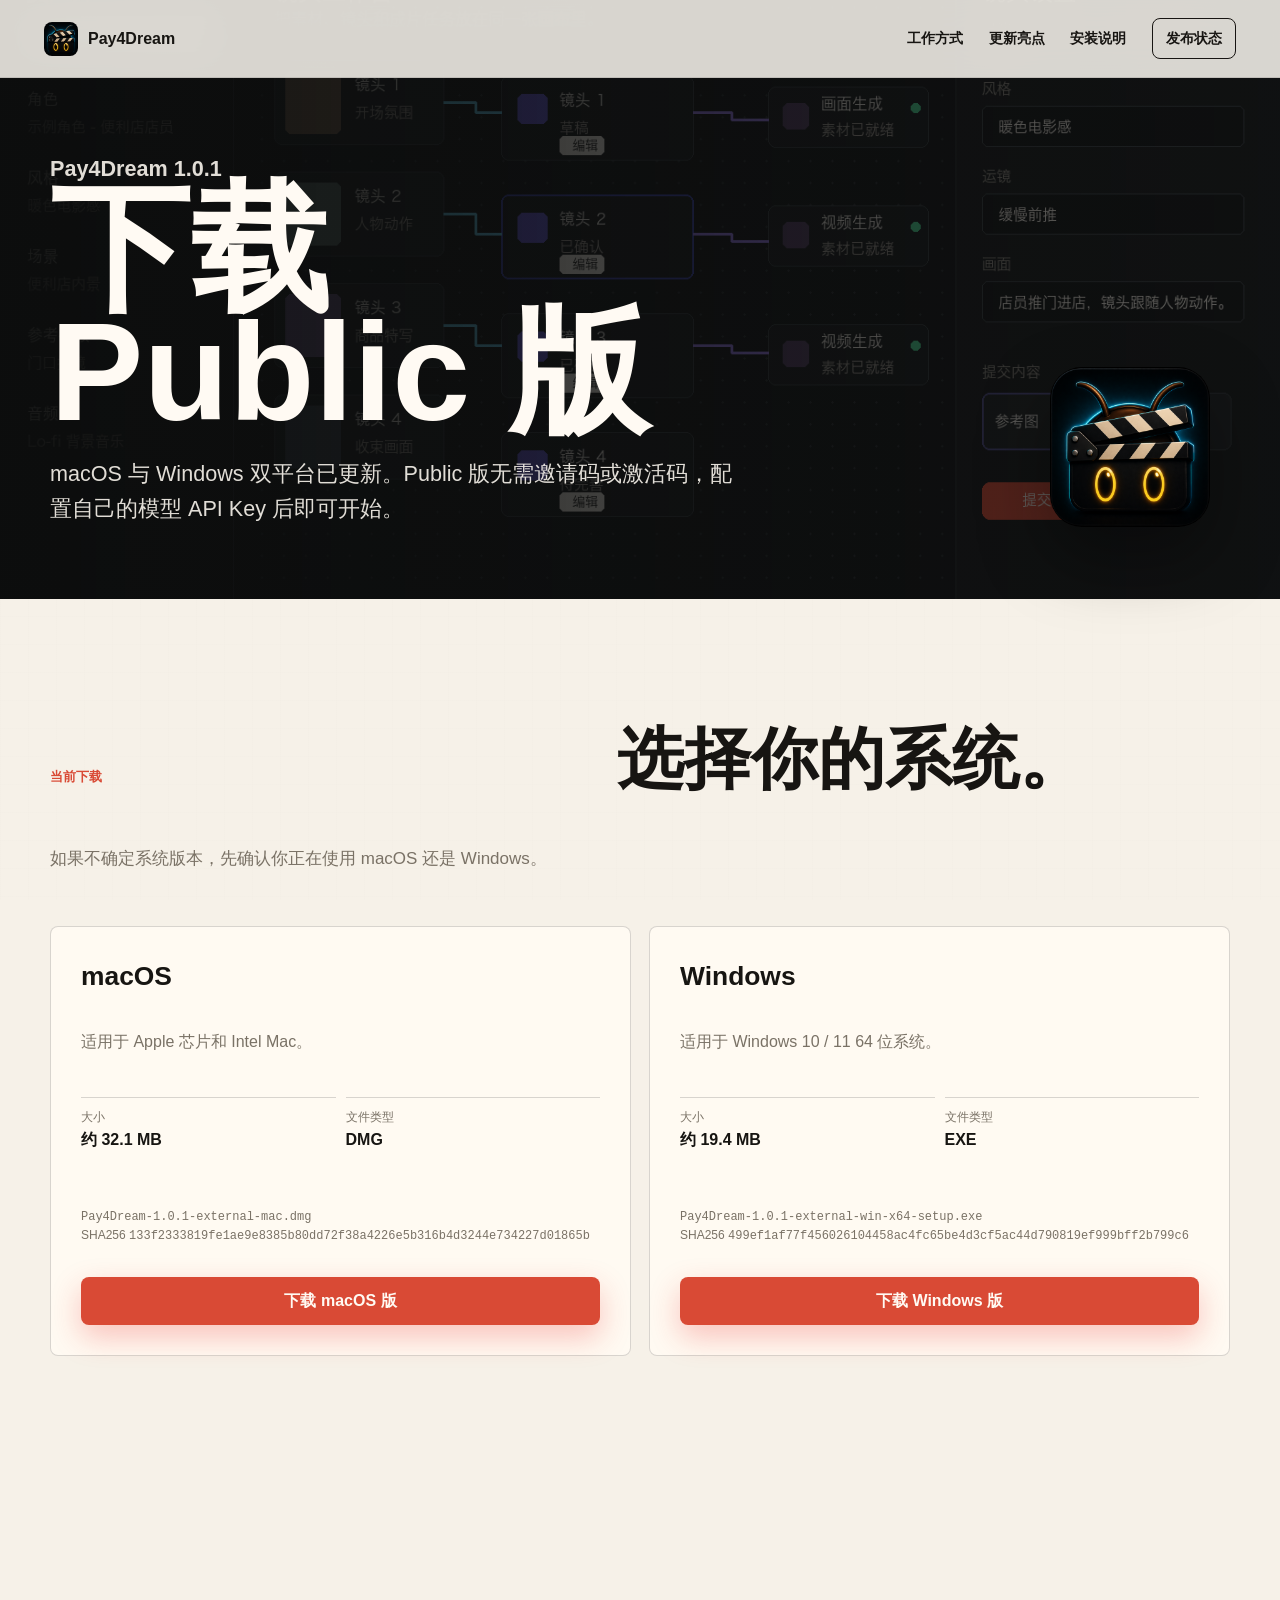
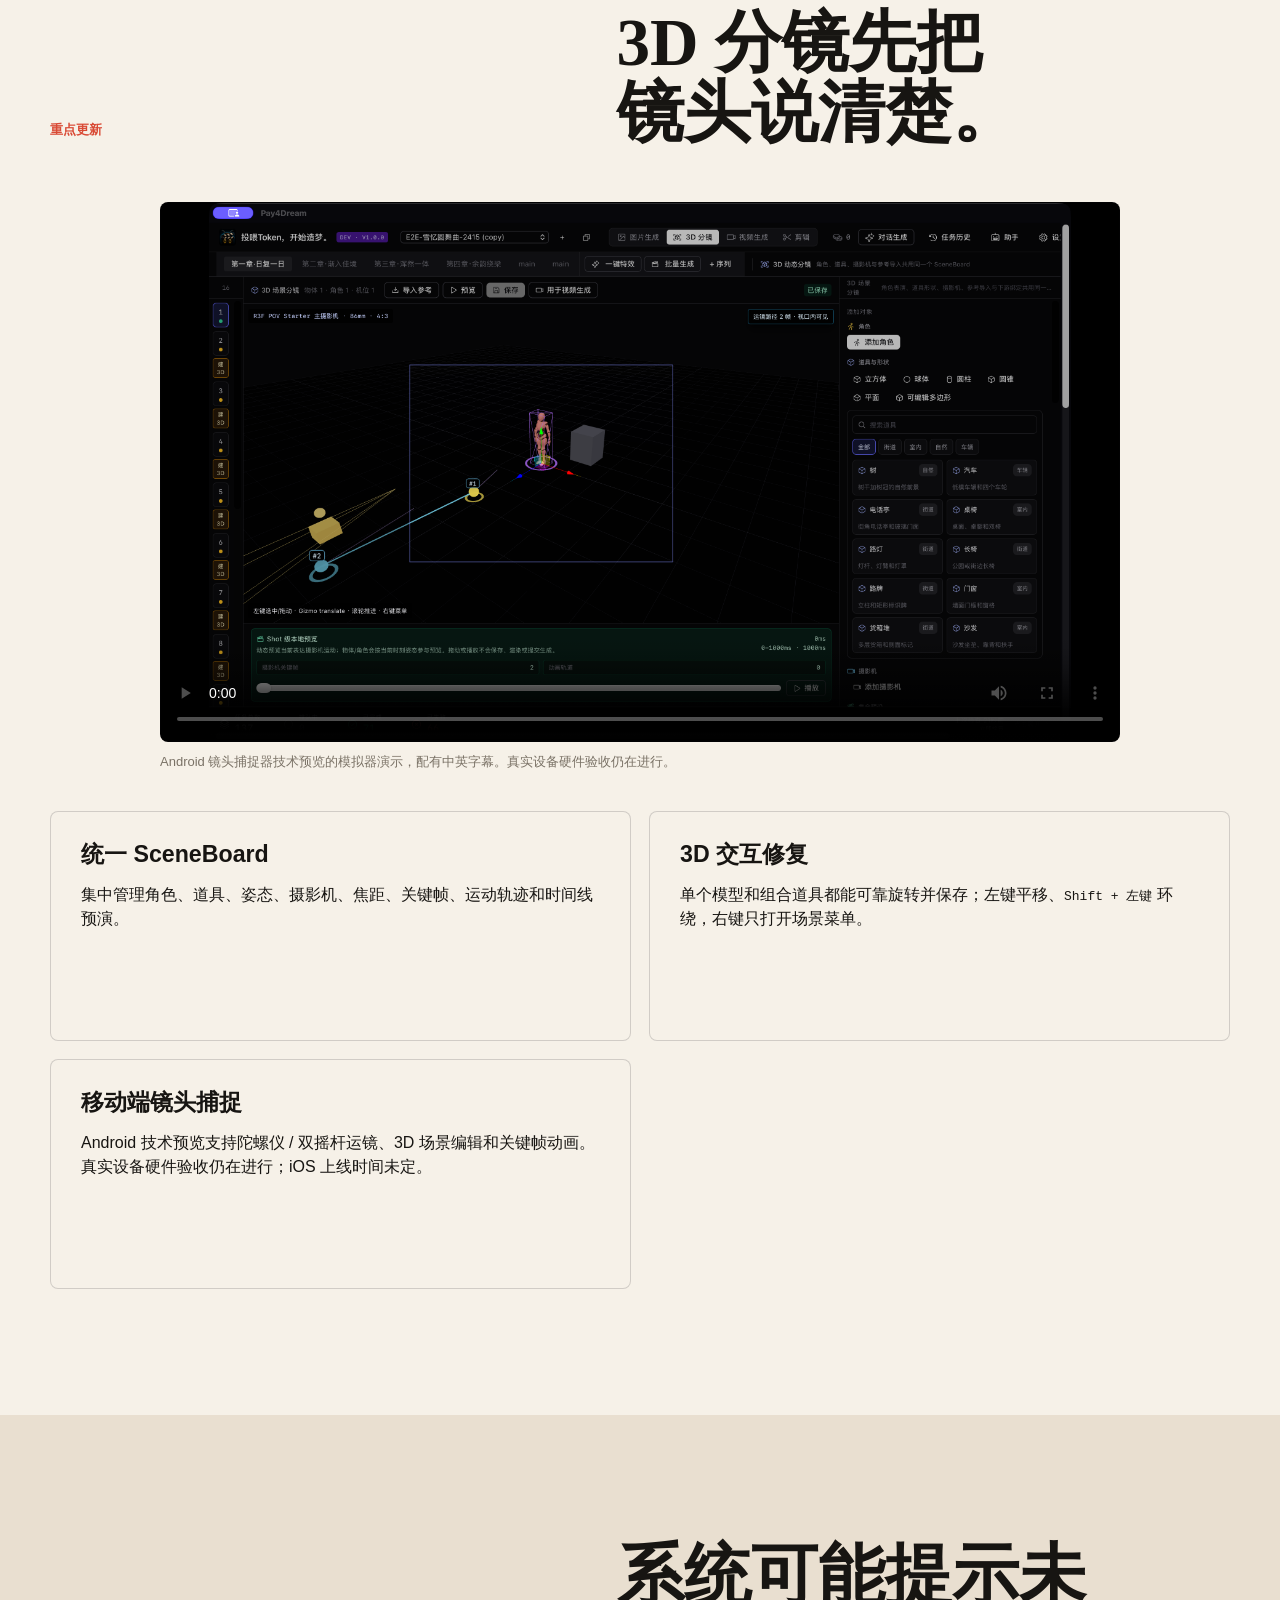
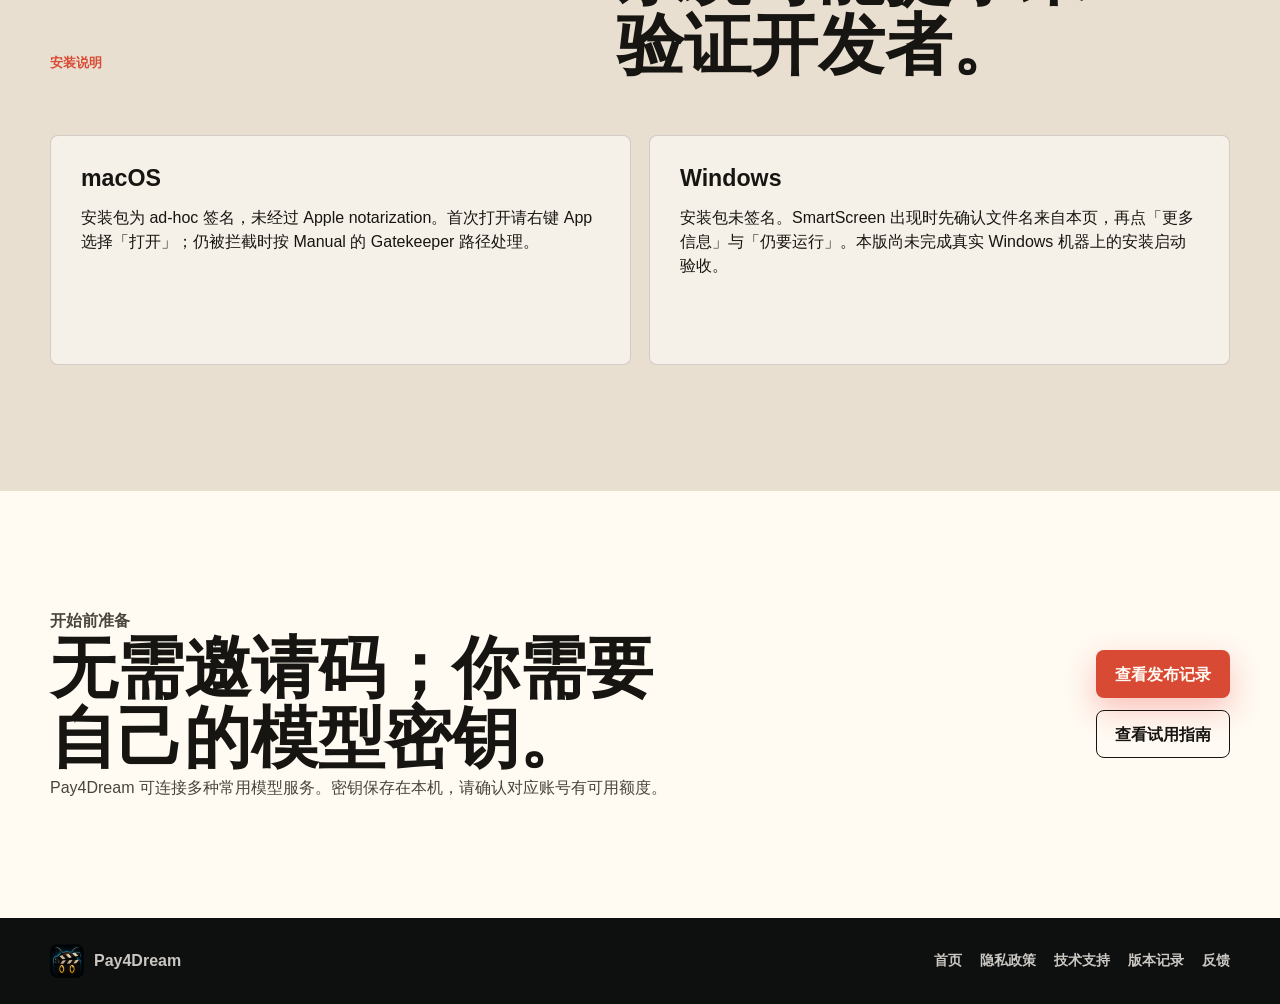
==== commit 6b603f39: "Publish Pay4Dream 1.0.1 website" ====
--- a/download.html
+++ b/download.html
@@ -3,10 +3,10 @@
   <head>
     <meta charset="utf-8" />
     <meta name="viewport" content="width=device-width, initial-scale=1" />
-    <title>Pay4Dream 1.0.0 修正版发布状态</title>
+    <title>下载 Pay4Dream 1.0.1</title>
     <meta
       name="description"
-      content="Pay4Dream 1.0.0 修正版发布暂停。首批正式包已撤下，修正版完成四渠道验收后恢复下载。"
+      content="下载 Pay4Dream 1.0.1 Public macOS / Windows 版。无需邀请码，配置自己的模型 API Key 即可使用。"
     />
     <link rel="icon" type="image/png" href="./assets/pay4dream-icon.png" />
     <link rel="stylesheet" href="./assets/site.css" />
@@ -33,10 +33,10 @@
       <section class="download-hero" aria-labelledby="download-title">
         <div class="section-inner download-hero-inner">
           <div>
-            <p class="eyebrow">Pay4Dream 1.0.0</p>
-            <h1 id="download-title">修正版发布暂停</h1>
+            <p class="eyebrow">Pay4Dream 1.0.1</p>
+            <h1 id="download-title">下载 Public 版</h1>
             <p>
-              首批正式包未默认启用完整的 3D Storyboard / SceneBoard 链路，已经撤下。请不要继续分发或安装此前下载的 1.0.0 文件。
+              macOS 与 Windows 双平台已更新。Public 版无需邀请码或激活码，配置自己的模型 API Key 后即可开始。
             </p>
           </div>
           <img src="./assets/pay4dream-icon.png" alt="" class="download-icon" />
@@ -46,9 +46,9 @@
       <section class="download-section" id="downloads" aria-labelledby="download-options-title">
         <div class="section-inner">
           <div class="section-heading reveal">
-            <p class="section-kicker">当前状态</p>
-            <h2 id="download-options-title">macOS / Windows 下载均已暂停。</h2>
-            <p data-platform-message>修正版通过四渠道功能验收后，这里会同时恢复两个平台。</p>
+            <p class="section-kicker">当前下载</p>
+            <h2 id="download-options-title">选择你的系统。</h2>
+            <p data-platform-message>以下链接只提供不含内部凭证的 Public 安装包。</p>
           </div>
 
           <div class="download-grid">
@@ -61,14 +61,15 @@
               <dl class="download-meta">
                 <div>
                   <dt>大小</dt>
-                  <dd>已撤下</dd>
+                  <dd>约 32.1 MB</dd>
                 </div>
                 <div>
                   <dt>文件类型</dt>
                   <dd>DMG</dd>
                 </div>
               </dl>
-              <span class="button button-primary button-block" aria-disabled="true">macOS 下载暂停</span>
+              <p class="file-hash"><code>Pay4Dream-1.0.1-external-mac.dmg</code><br />SHA256 <code>133f2333819fe1ae9e8385b80dd72f38a4226e5b316b4d3244e734227d01865b</code></p>
+              <a class="button button-primary button-block" href="https://github.com/pay4dream/p4d-release/releases/download/v1.0.1/Pay4Dream-1.0.1-external-mac.dmg">下载 macOS 版</a>
             </article>
 
             <article class="download-card reveal" data-platform-card="windows">
@@ -80,14 +81,15 @@
               <dl class="download-meta">
                 <div>
                   <dt>大小</dt>
-                  <dd>已撤下</dd>
+                  <dd>约 19.4 MB</dd>
                 </div>
                 <div>
                   <dt>文件类型</dt>
                   <dd>EXE</dd>
                 </div>
               </dl>
-              <span class="button button-primary button-block" aria-disabled="true">Windows 下载暂停</span>
+              <p class="file-hash"><code>Pay4Dream-1.0.1-external-win-x64-setup.exe</code><br />SHA256 <code>499ef1af77f456026104458ac4fc65be4d3cf5ac44d790819ef999bff2b799c6</code></p>
+              <a class="button button-primary button-block" href="https://github.com/pay4dream/p4d-release/releases/download/v1.0.1/Pay4Dream-1.0.1-external-win-x64-setup.exe">下载 Windows 版</a>
             </article>
           </div>
         </div>
@@ -96,17 +98,27 @@
       <section class="download-section" aria-labelledby="highlights-title">
         <div class="section-inner">
           <div class="section-heading reveal">
-            <p class="section-kicker">T0 产品方向</p>
+            <p class="section-kicker">重点更新</p>
             <h2 id="highlights-title">3D 分镜先把镜头说清楚。</h2>
           </div>
+          <figure class="release-video reveal">
+            <video controls preload="metadata" poster="./assets/sceneboard-preview.png">
+              <source src="./assets/p4d-mobile-capability-demo-zh-en-v3.mp4" type="video/mp4" />
+            </video>
+            <figcaption>Android 镜头捕捉器技术预览的模拟器演示，配有中英字幕。真实设备硬件验收仍在进行。</figcaption>
+          </figure>
           <div class="install-grid">
             <article class="install-card reveal">
               <h3>统一 SceneBoard</h3>
-              <p>修正版目标是集中管理角色、道具、姿态、摄影机、焦距、关键帧、运动轨迹和时间线预演。</p>
+              <p>集中管理角色、道具、姿态、摄影机、焦距、关键帧、运动轨迹和时间线预演。</p>
             </article>
             <article class="install-card reveal">
-              <h3>移动端路线图</h3>
-              <p>镜头运动轨迹联动计划 Android 优先；iOS 上线时间未定。两者均未包含在当前 1.0.0 中。</p>
+              <h3>3D 交互修复</h3>
+              <p>单个模型和组合道具都能可靠旋转并保存；左键平移、<code>Shift + 左键</code> 环绕，右键只打开场景菜单。</p>
+            </article>
+            <article class="install-card reveal">
+              <h3>移动端镜头捕捉</h3>
+              <p>Android 技术预览支持陀螺仪 / 双摇杆运镜、3D 场景编辑和关键帧动画。真实设备硬件验收仍在进行；iOS 上线时间未定。</p>
             </article>
           </div>
         </div>
@@ -115,19 +127,17 @@
       <section class="install-section" id="install" aria-labelledby="install-title">
         <div class="section-inner">
           <div class="section-heading reveal">
-            <p class="section-kicker">恢复条件</p>
-            <h2 id="install-title">四个正式渠道必须通过同一条 3D 分镜验收路径。</h2>
+            <p class="section-kicker">安装说明</p>
+            <h2 id="install-title">系统可能提示未验证开发者。</h2>
           </div>
           <div class="install-grid">
             <article class="install-card reveal">
-              <h3>macOS Internal / Public</h3>
-              <p>必须在安装后直接看到 3D 分镜入口，并完成角色、摄影机、时间线与提交绑定检查。</p>
-              <p>恢复下载后仍会如实标注：macOS 为 ad-hoc 签名且未经过 Apple notarization。</p>
+              <h3>macOS</h3>
+              <p>安装包为 ad-hoc 签名，未经过 Apple notarization。首次打开请右键 App 选择「打开」；仍被拦截时按 Manual 的 Gatekeeper 路径处理。</p>
             </article>
             <article class="install-card reveal">
-              <h3>Windows Internal / Public</h3>
-              <p>必须完成原生安装、启动和 3D 分镜 UI 骨干路径检查，不能只验证安装包可以解压。</p>
-              <p>恢复下载后仍会如实标注：Windows 安装包未签名。</p>
+              <h3>Windows</h3>
+              <p>安装包未签名。SmartScreen 出现时先确认文件名来自本页，再点「更多信息」与「仍要运行」。本版尚未完成真实 Windows 机器上的安装启动验收。</p>
             </article>
           </div>
         </div>
@@ -137,13 +147,13 @@
         <div class="section-inner trial-layout">
           <div class="reveal">
             <p class="section-kicker">开始前准备</p>
-            <h2 id="trial-title">你需要邀请码，也需要自己的模型密钥。</h2>
+            <h2 id="trial-title">无需邀请码；你需要自己的模型密钥。</h2>
             <p>
               Pay4Dream 可连接多种常用模型服务。密钥保存在本机，请确认对应账号有可用额度。
             </p>
           </div>
           <div class="trial-actions reveal">
-            <a class="button button-primary" href="https://github.com/pay4dream/p4d-release/releases/tag/v1.0.0">查看发布记录</a>
+            <a class="button button-primary" href="https://github.com/pay4dream/p4d-release/releases/tag/v1.0.1">查看发布记录</a>
             <a class="button button-ghost" href="https://pay4dream.github.io/p4d-release/manual.html">查看试用指南</a>
           </div>
         </div>
@@ -160,7 +170,7 @@
           <a href="./index.html">首页</a>
           <a href="./privacy.html">隐私政策</a>
           <a href="./support.html">技术支持</a>
-          <a href="https://github.com/pay4dream/p4d-release/releases/tag/v1.0.0">版本记录</a>
+          <a href="https://github.com/pay4dream/p4d-release/releases/tag/v1.0.1">版本记录</a>
           <a href="mailto:pay4dream.app@gmail.com">反馈</a>
         </nav>
       </div>
--- a/assets/site.css
+++ b/assets/site.css
@@ -507,6 +507,7 @@
 }
 
 .product-frame img,
+.product-frame video,
 .detail-image img {
   width: 100%;
   aspect-ratio: 3 / 2;
@@ -514,6 +515,32 @@
   border-radius: 8px;
   border: 1px solid rgba(255, 250, 243, 0.18);
   box-shadow: var(--shadow);
+}
+
+.product-frame video {
+  display: block;
+  margin-top: 16px;
+  background: #000;
+}
+
+.release-video {
+  max-width: 960px;
+  margin: 28px auto 40px;
+}
+
+.release-video video {
+  display: block;
+  width: 100%;
+  aspect-ratio: 16 / 9;
+  background: #000;
+  border: 1px solid var(--line);
+  border-radius: 8px;
+}
+
+.release-video figcaption {
+  margin-top: 10px;
+  color: var(--muted);
+  font-size: 13px;
 }
 
 .product-frame figcaption {
@@ -726,6 +753,13 @@
 .file-name {
   margin: 14px 0 24px;
   color: var(--muted);
+  overflow-wrap: anywhere;
+}
+
+.file-hash {
+  color: var(--muted);
+  font-size: 0.75rem;
+  line-height: 1.55;
   overflow-wrap: anywhere;
 }
 
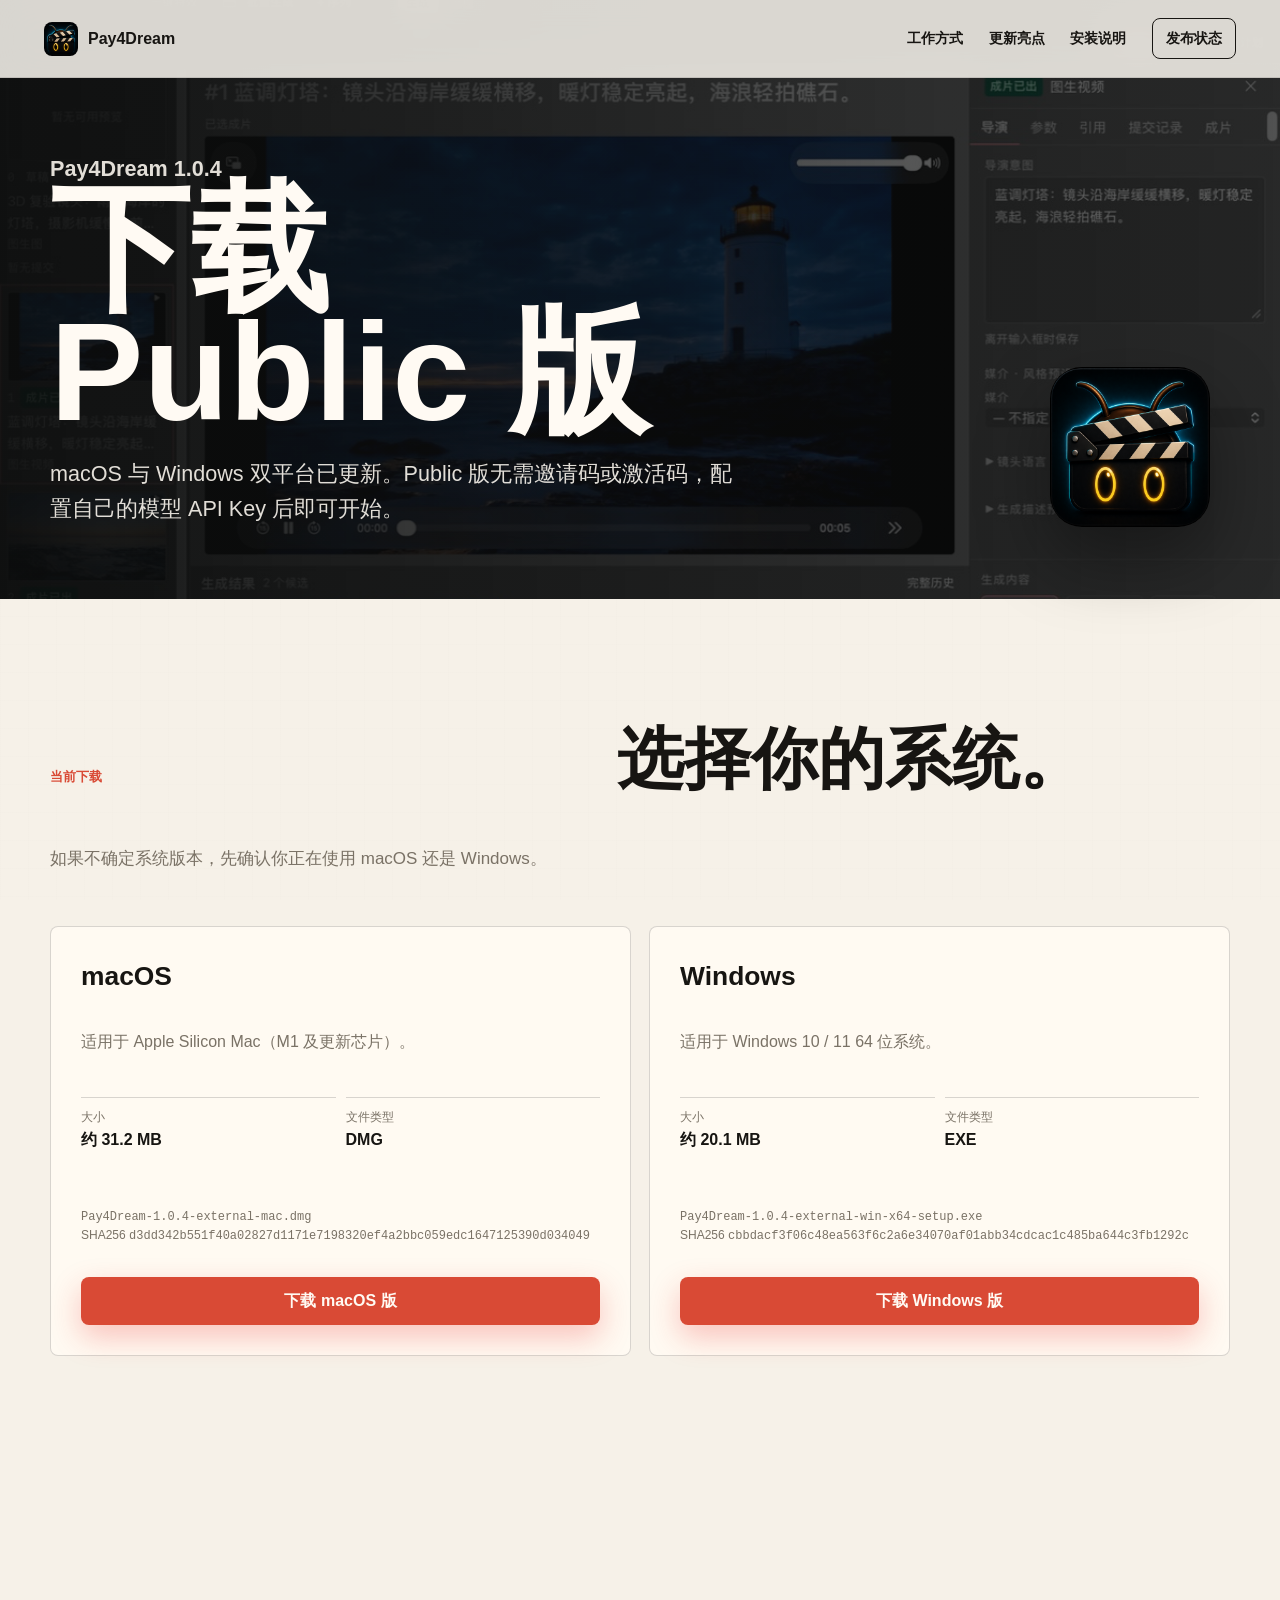
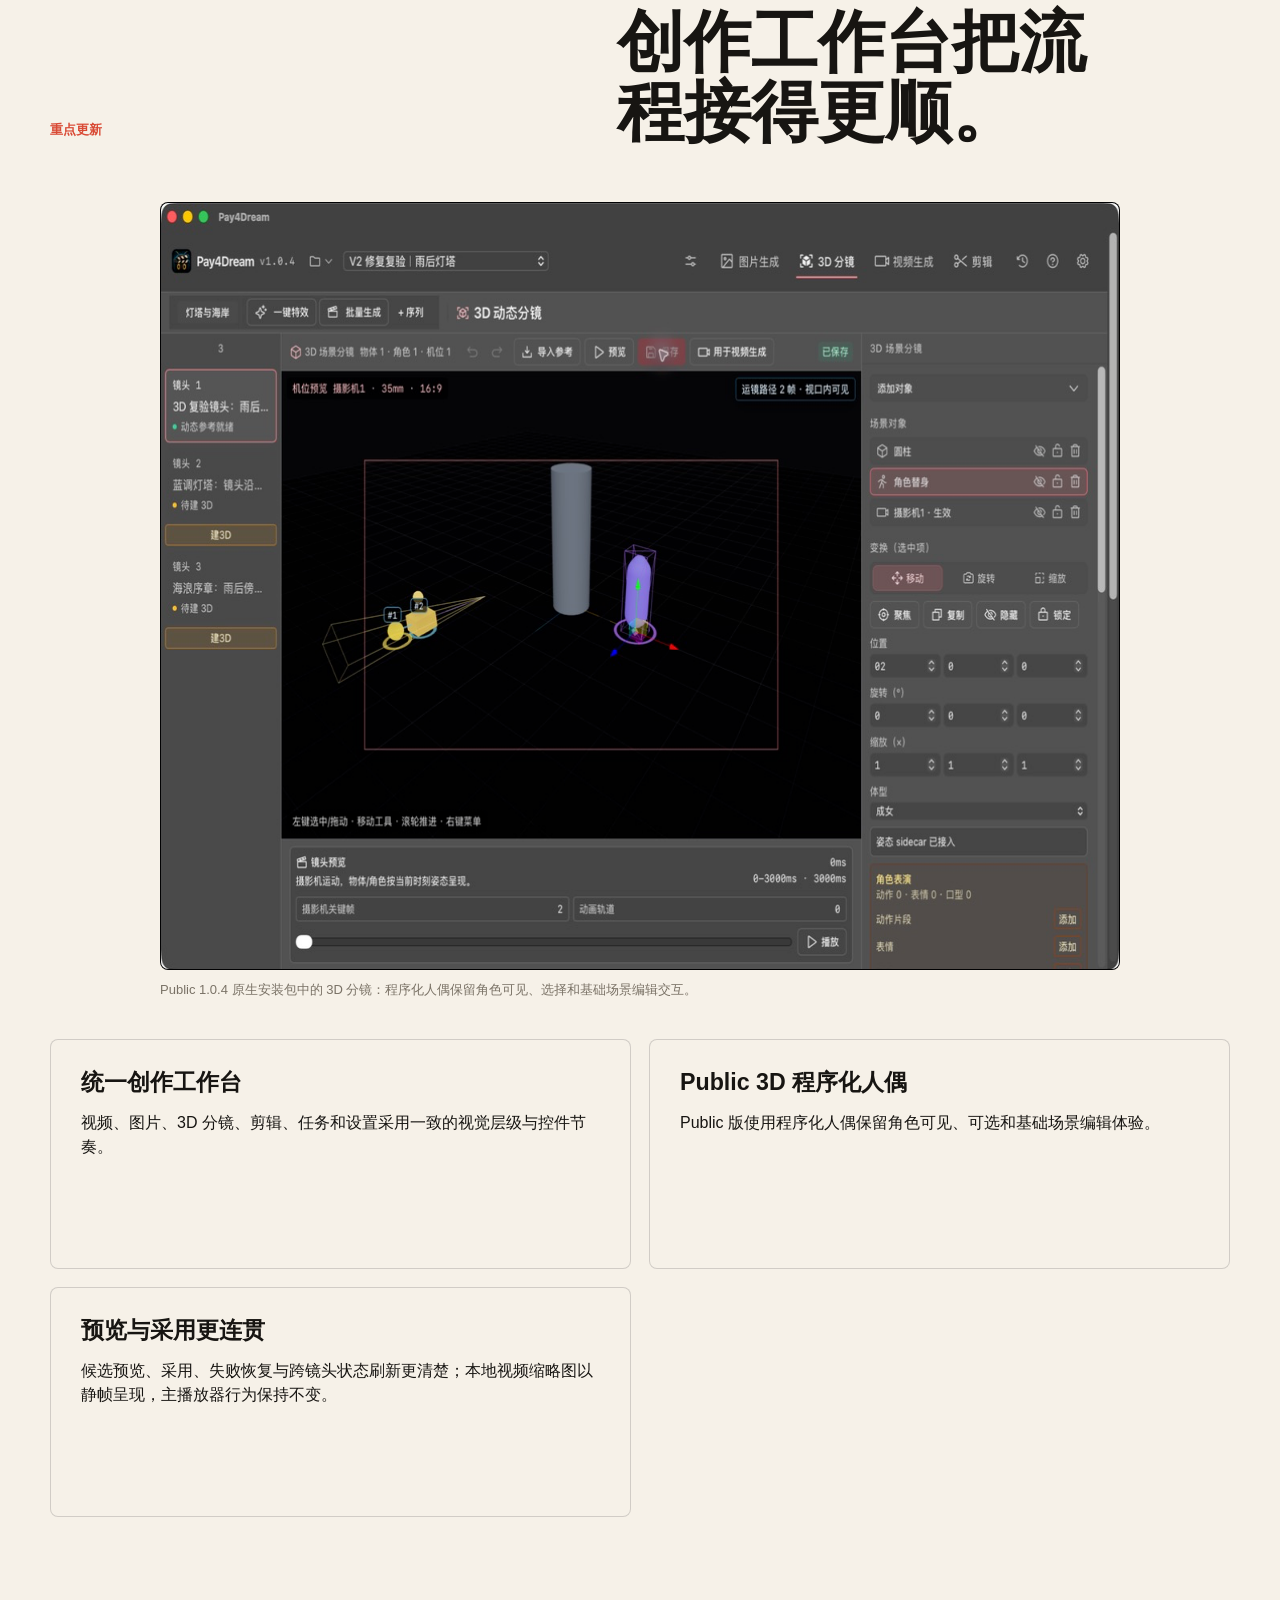
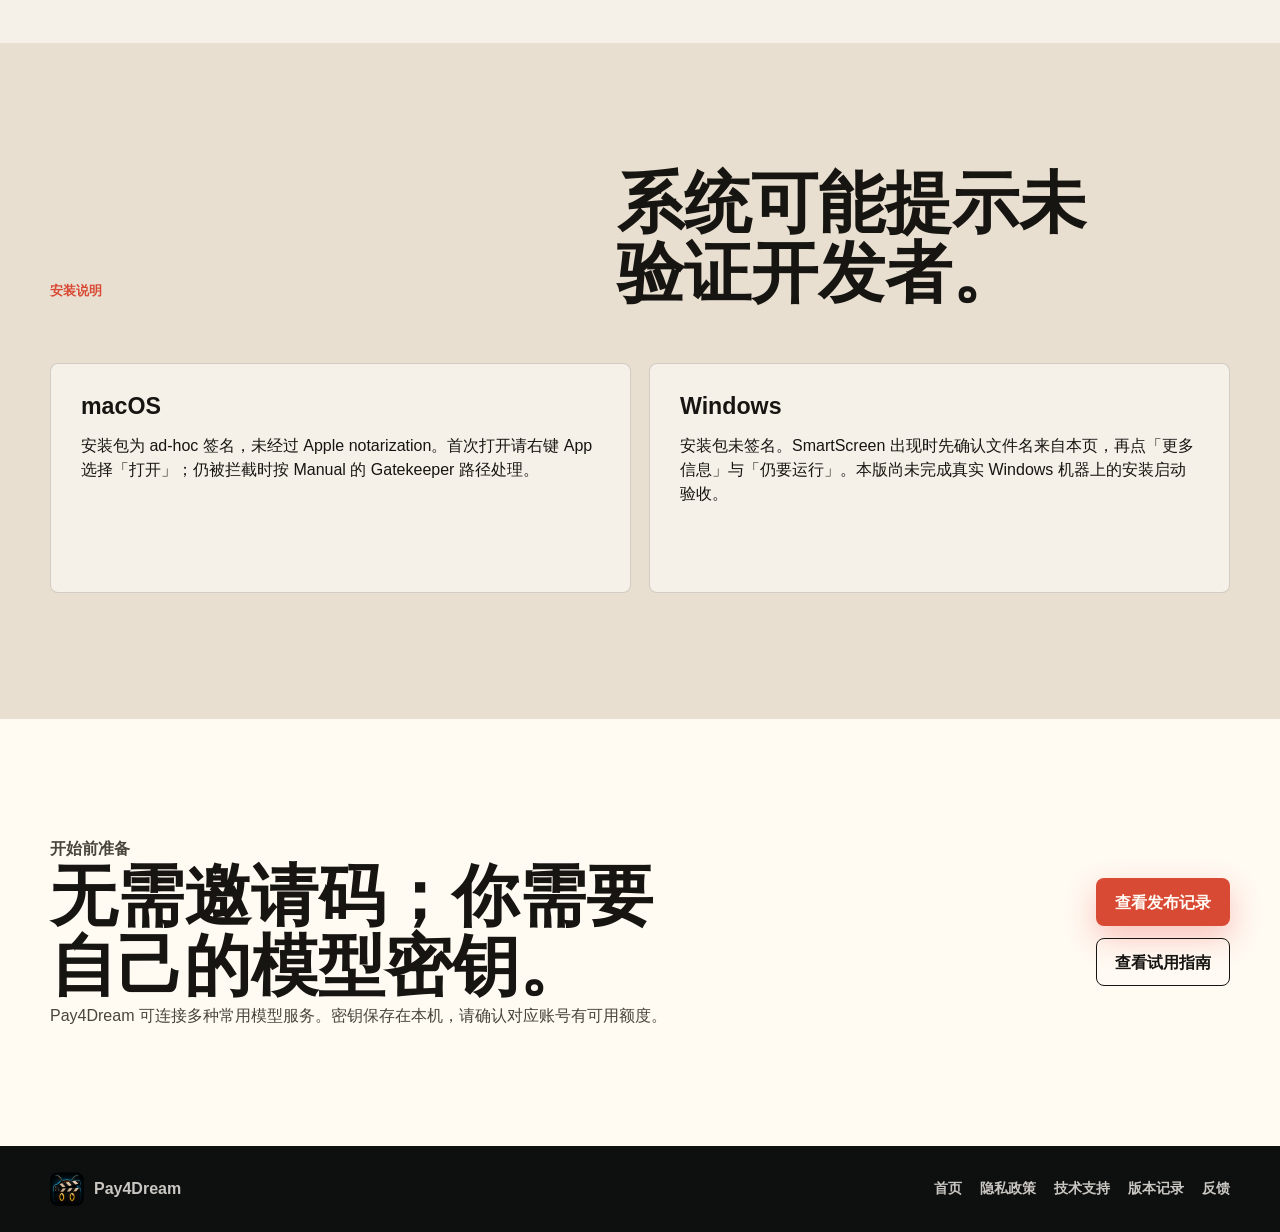
==== commit 5a545afe: "Publish Pay4Dream 1.0.4 website" ====
--- a/download.html
+++ b/download.html
@@ -3,10 +3,10 @@
   <head>
     <meta charset="utf-8" />
     <meta name="viewport" content="width=device-width, initial-scale=1" />
-    <title>下载 Pay4Dream 1.0.1</title>
+    <title>下载 Pay4Dream 1.0.4</title>
     <meta
       name="description"
-      content="下载 Pay4Dream 1.0.1 Public macOS / Windows 版。无需邀请码，配置自己的模型 API Key 即可使用。"
+      content="下载 Pay4Dream 1.0.4 Public macOS / Windows 版。无需邀请码，配置自己的模型 API Key 即可使用。"
     />
     <link rel="icon" type="image/png" href="./assets/pay4dream-icon.png" />
     <link rel="stylesheet" href="./assets/site.css" />
@@ -33,7 +33,7 @@
       <section class="download-hero" aria-labelledby="download-title">
         <div class="section-inner download-hero-inner">
           <div>
-            <p class="eyebrow">Pay4Dream 1.0.1</p>
+            <p class="eyebrow">Pay4Dream 1.0.4</p>
             <h1 id="download-title">下载 Public 版</h1>
             <p>
               macOS 与 Windows 双平台已更新。Public 版无需邀请码或激活码，配置自己的模型 API Key 后即可开始。
@@ -57,19 +57,19 @@
                 <span class="platform-name">macOS</span>
                 <span class="recommend-badge" aria-hidden="true">推荐</span>
               </div>
-              <p class="file-name">适用于 Apple 芯片和 Intel Mac。</p>
+              <p class="file-name">适用于 Apple Silicon Mac（M1 及更新芯片）。</p>
               <dl class="download-meta">
                 <div>
                   <dt>大小</dt>
-                  <dd>约 32.1 MB</dd>
+                  <dd>约 31.2 MB</dd>
                 </div>
                 <div>
                   <dt>文件类型</dt>
                   <dd>DMG</dd>
                 </div>
               </dl>
-              <p class="file-hash"><code>Pay4Dream-1.0.1-external-mac.dmg</code><br />SHA256 <code>133f2333819fe1ae9e8385b80dd72f38a4226e5b316b4d3244e734227d01865b</code></p>
-              <a class="button button-primary button-block" href="https://github.com/pay4dream/p4d-release/releases/download/v1.0.1/Pay4Dream-1.0.1-external-mac.dmg">下载 macOS 版</a>
+              <p class="file-hash"><code>Pay4Dream-1.0.4-external-mac.dmg</code><br />SHA256 <code>d3dd342b551f40a02827d1171e7198320ef4a2bbc059edc1647125390d034049</code></p>
+              <a class="button button-primary button-block" href="https://github.com/pay4dream/p4d-release/releases/download/v1.0.4/Pay4Dream-1.0.4-external-mac.dmg">下载 macOS 版</a>
             </article>
 
             <article class="download-card reveal" data-platform-card="windows">
@@ -81,15 +81,15 @@
               <dl class="download-meta">
                 <div>
                   <dt>大小</dt>
-                  <dd>约 19.4 MB</dd>
+                  <dd>约 20.1 MB</dd>
                 </div>
                 <div>
                   <dt>文件类型</dt>
                   <dd>EXE</dd>
                 </div>
               </dl>
-              <p class="file-hash"><code>Pay4Dream-1.0.1-external-win-x64-setup.exe</code><br />SHA256 <code>499ef1af77f456026104458ac4fc65be4d3cf5ac44d790819ef999bff2b799c6</code></p>
-              <a class="button button-primary button-block" href="https://github.com/pay4dream/p4d-release/releases/download/v1.0.1/Pay4Dream-1.0.1-external-win-x64-setup.exe">下载 Windows 版</a>
+              <p class="file-hash"><code>Pay4Dream-1.0.4-external-win-x64-setup.exe</code><br />SHA256 <code>cbbdacf3f06c48ea563f6c2a6e34070af01abb34cdcac1c485ba644c3fb1292c</code></p>
+              <a class="button button-primary button-block" href="https://github.com/pay4dream/p4d-release/releases/download/v1.0.4/Pay4Dream-1.0.4-external-win-x64-setup.exe">下载 Windows 版</a>
             </article>
           </div>
         </div>
@@ -99,26 +99,24 @@
         <div class="section-inner">
           <div class="section-heading reveal">
             <p class="section-kicker">重点更新</p>
-            <h2 id="highlights-title">3D 分镜先把镜头说清楚。</h2>
+            <h2 id="highlights-title">创作工作台把流程接得更顺。</h2>
           </div>
           <figure class="release-video reveal">
-            <video controls preload="metadata" poster="./assets/sceneboard-preview.png">
-              <source src="./assets/p4d-mobile-capability-demo-zh-en-v3.mp4" type="video/mp4" />
-            </video>
-            <figcaption>Android 镜头捕捉器技术预览的模拟器演示，配有中英字幕。真实设备硬件验收仍在进行。</figcaption>
+            <img src="./assets/sceneboard-preview.png" alt="Pay4Dream Public 1.0.4 的 3D 分镜界面，程序化人偶已在场景中可见和选中" width="1195" height="768" loading="lazy" />
+            <figcaption>Public 1.0.4 原生安装包中的 3D 分镜：程序化人偶保留角色可见、选择和基础场景编辑交互。</figcaption>
           </figure>
           <div class="install-grid">
             <article class="install-card reveal">
-              <h3>统一 SceneBoard</h3>
-              <p>集中管理角色、道具、姿态、摄影机、焦距、关键帧、运动轨迹和时间线预演。</p>
+              <h3>统一创作工作台</h3>
+              <p>视频、图片、3D 分镜、剪辑、任务和设置采用一致的视觉层级与控件节奏。</p>
             </article>
             <article class="install-card reveal">
-              <h3>3D 交互修复</h3>
-              <p>单个模型和组合道具都能可靠旋转并保存；左键平移、<code>Shift + 左键</code> 环绕，右键只打开场景菜单。</p>
+              <h3>Public 3D 程序化人偶</h3>
+              <p>Public 版使用程序化人偶保留角色可见、可选和基础场景编辑体验。</p>
             </article>
             <article class="install-card reveal">
-              <h3>移动端镜头捕捉</h3>
-              <p>Android 技术预览支持陀螺仪 / 双摇杆运镜、3D 场景编辑和关键帧动画。真实设备硬件验收仍在进行；iOS 上线时间未定。</p>
+              <h3>预览与采用更连贯</h3>
+              <p>候选预览、采用、失败恢复与跨镜头状态刷新更清楚；本地视频缩略图以静帧呈现，主播放器行为保持不变。</p>
             </article>
           </div>
         </div>
@@ -153,7 +151,7 @@
             </p>
           </div>
           <div class="trial-actions reveal">
-            <a class="button button-primary" href="https://github.com/pay4dream/p4d-release/releases/tag/v1.0.1">查看发布记录</a>
+            <a class="button button-primary" href="https://github.com/pay4dream/p4d-release/releases/tag/v1.0.4">查看发布记录</a>
             <a class="button button-ghost" href="https://pay4dream.github.io/p4d-release/manual.html">查看试用指南</a>
           </div>
         </div>
@@ -170,7 +168,7 @@
           <a href="./index.html">首页</a>
           <a href="./privacy.html">隐私政策</a>
           <a href="./support.html">技术支持</a>
-          <a href="https://github.com/pay4dream/p4d-release/releases/tag/v1.0.1">版本记录</a>
+          <a href="https://github.com/pay4dream/p4d-release/releases/tag/v1.0.4">版本记录</a>
           <a href="mailto:pay4dream.app@gmail.com">反馈</a>
         </nav>
       </div>
--- a/assets/site.css
+++ b/assets/site.css
@@ -528,7 +528,8 @@
   margin: 28px auto 40px;
 }
 
-.release-video video {
+.release-video video,
+.release-video img {
   display: block;
   width: 100%;
   aspect-ratio: 16 / 9;
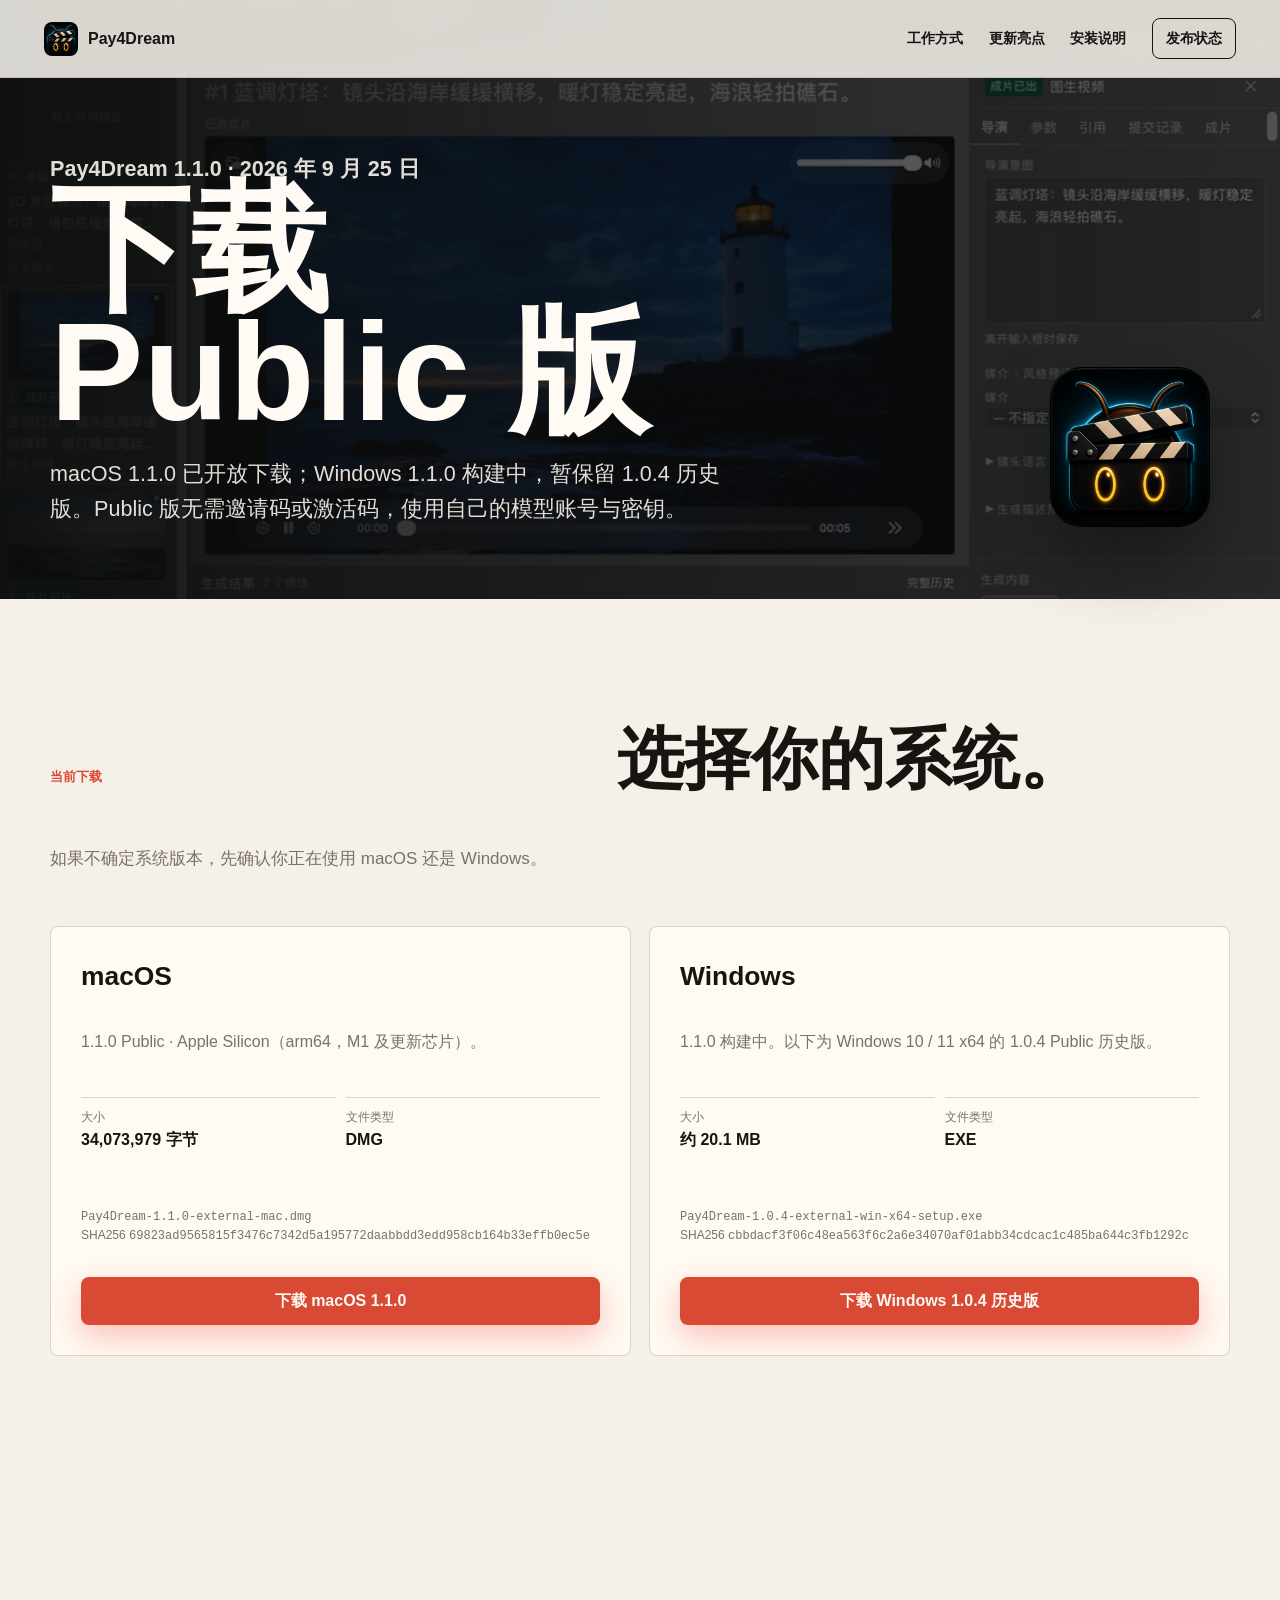
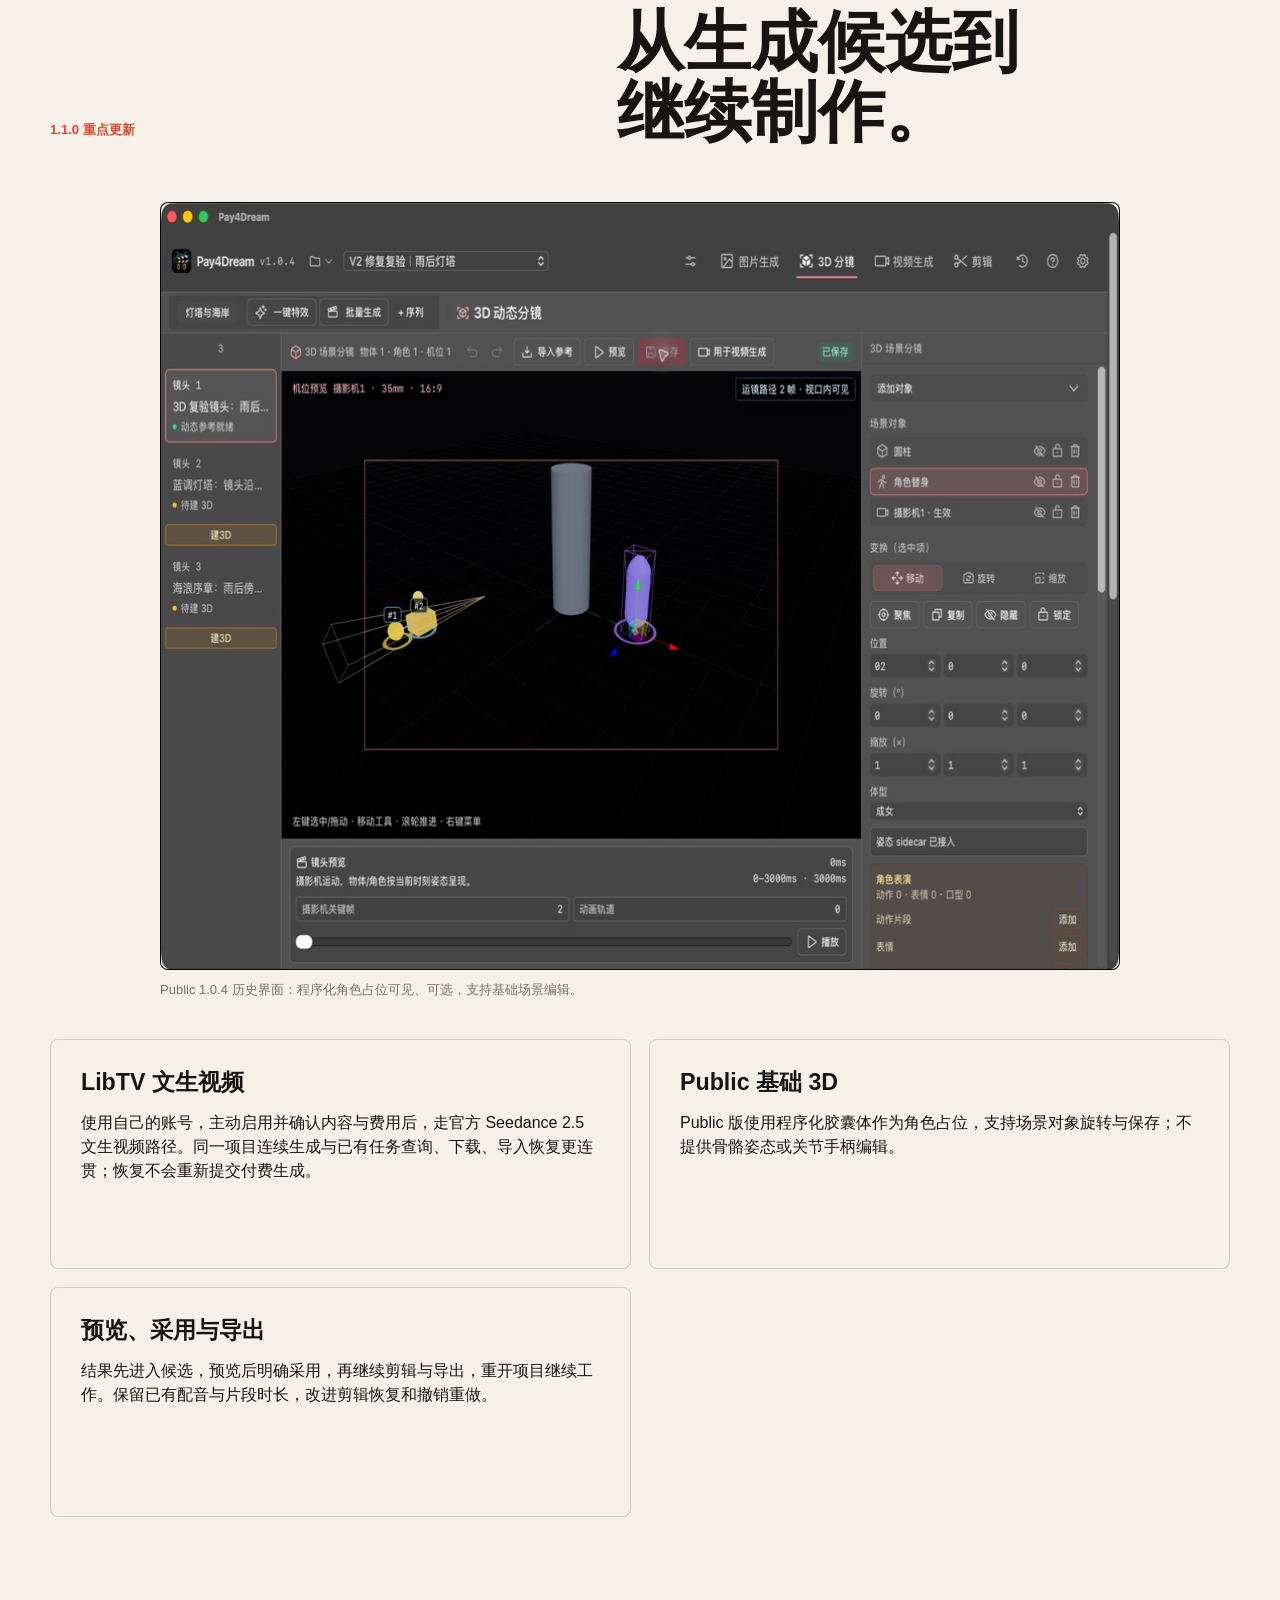
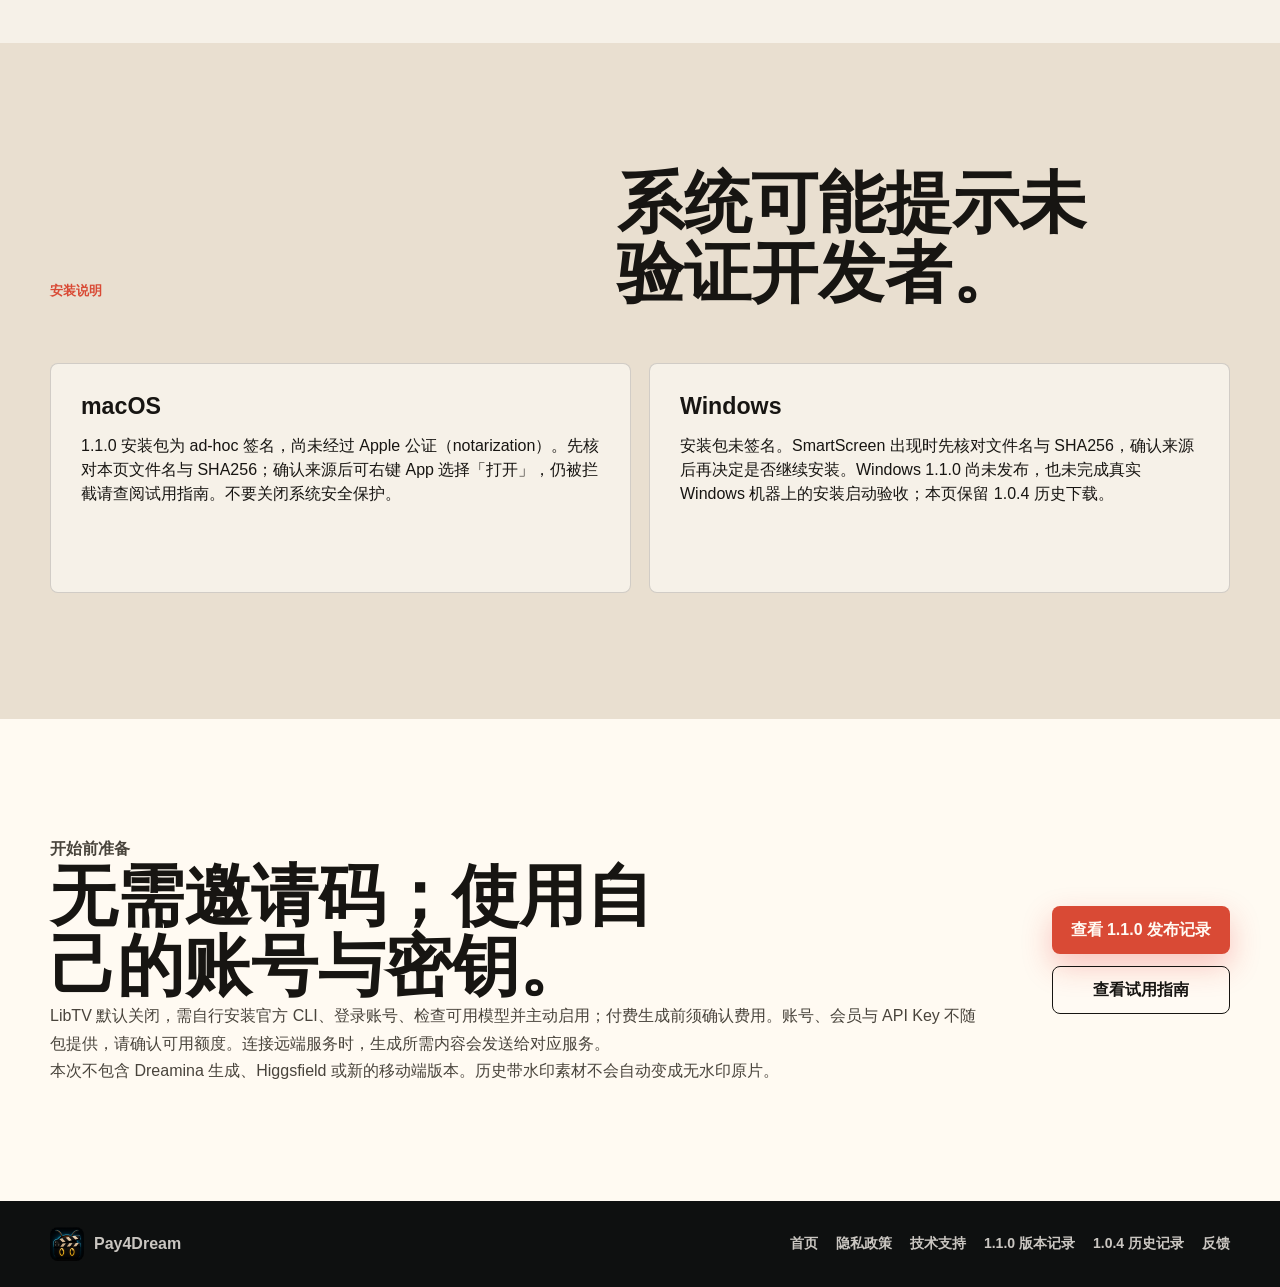
==== commit 327e43a4: "Publish Public 1.1.0 macOS website and retain Windows history" ====
--- a/download.html
+++ b/download.html
@@ -3,11 +3,18 @@
   <head>
     <meta charset="utf-8" />
     <meta name="viewport" content="width=device-width, initial-scale=1" />
-    <title>下载 Pay4Dream 1.0.4</title>
+    <title>下载 Pay4Dream 1.1.0 Public</title>
     <meta
       name="description"
-      content="下载 Pay4Dream 1.0.4 Public macOS / Windows 版。无需邀请码，配置自己的模型 API Key 即可使用。"
+      content="下载 Pay4Dream 1.1.0 Public macOS Apple Silicon 版，查看安装说明与 SHA256。Windows 1.1.0 构建中，保留 1.0.4 历史下载。"
     />
+    <meta property="og:title" content="下载 Pay4Dream 1.1.0 Public" />
+    <meta property="og:description" content="macOS 1.1.0 已发布；Windows 1.1.0 构建中。Public 无需邀请码，使用自己的模型账号与密钥。" />
+    <meta property="og:type" content="website" />
+    <meta property="og:image" content="https://pay4dream.github.io/assets/product-workbench.png" />
+    <meta property="og:image:alt" content="Pay4Dream 历史版本创作工作台" />
+    <meta property="og:url" content="https://pay4dream.github.io/download.html" />
+    <link rel="canonical" href="https://pay4dream.github.io/download.html" />
     <link rel="icon" type="image/png" href="./assets/pay4dream-icon.png" />
     <link rel="stylesheet" href="./assets/site.css" />
   </head>
@@ -33,10 +40,10 @@
       <section class="download-hero" aria-labelledby="download-title">
         <div class="section-inner download-hero-inner">
           <div>
-            <p class="eyebrow">Pay4Dream 1.0.4</p>
+            <p class="eyebrow">Pay4Dream 1.1.0 · 2026 年 9 月 25 日</p>
             <h1 id="download-title">下载 Public 版</h1>
             <p>
-              macOS 与 Windows 双平台已更新。Public 版无需邀请码或激活码，配置自己的模型 API Key 后即可开始。
+              macOS 1.1.0 已开放下载；Windows 1.1.0 构建中，暂保留 1.0.4 历史版。Public 版无需邀请码或激活码，使用自己的模型账号与密钥。
             </p>
           </div>
           <img src="./assets/pay4dream-icon.png" alt="" class="download-icon" />
@@ -57,19 +64,19 @@
                 <span class="platform-name">macOS</span>
                 <span class="recommend-badge" aria-hidden="true">推荐</span>
               </div>
-              <p class="file-name">适用于 Apple Silicon Mac（M1 及更新芯片）。</p>
+              <p class="file-name">1.1.0 Public · Apple Silicon（arm64，M1 及更新芯片）。</p>
               <dl class="download-meta">
                 <div>
                   <dt>大小</dt>
-                  <dd>约 31.2 MB</dd>
+                  <dd>34,073,979 字节</dd>
                 </div>
                 <div>
                   <dt>文件类型</dt>
                   <dd>DMG</dd>
                 </div>
               </dl>
-              <p class="file-hash"><code>Pay4Dream-1.0.4-external-mac.dmg</code><br />SHA256 <code>d3dd342b551f40a02827d1171e7198320ef4a2bbc059edc1647125390d034049</code></p>
-              <a class="button button-primary button-block" href="https://github.com/pay4dream/p4d-release/releases/download/v1.0.4/Pay4Dream-1.0.4-external-mac.dmg">下载 macOS 版</a>
+              <p class="file-hash"><code>Pay4Dream-1.1.0-external-mac.dmg</code><br />SHA256 <code>69823ad9565815f3476c7342d5a195772daabbdd3edd958cb164b33effb0ec5e</code></p>
+              <a class="button button-primary button-block" href="https://github.com/pay4dream/p4d-release/releases/download/v1.1.0/Pay4Dream-1.1.0-external-mac.dmg">下载 macOS 1.1.0</a>
             </article>
 
             <article class="download-card reveal" data-platform-card="windows">
@@ -77,7 +84,7 @@
                 <span class="platform-name">Windows</span>
                 <span class="recommend-badge" aria-hidden="true">推荐</span>
               </div>
-              <p class="file-name">适用于 Windows 10 / 11 64 位系统。</p>
+              <p class="file-name">1.1.0 构建中。以下为 Windows 10 / 11 x64 的 1.0.4 Public 历史版。</p>
               <dl class="download-meta">
                 <div>
                   <dt>大小</dt>
@@ -89,7 +96,7 @@
                 </div>
               </dl>
               <p class="file-hash"><code>Pay4Dream-1.0.4-external-win-x64-setup.exe</code><br />SHA256 <code>cbbdacf3f06c48ea563f6c2a6e34070af01abb34cdcac1c485ba644c3fb1292c</code></p>
-              <a class="button button-primary button-block" href="https://github.com/pay4dream/p4d-release/releases/download/v1.0.4/Pay4Dream-1.0.4-external-win-x64-setup.exe">下载 Windows 版</a>
+              <a class="button button-primary button-block" href="https://github.com/pay4dream/p4d-release/releases/download/v1.0.4/Pay4Dream-1.0.4-external-win-x64-setup.exe">下载 Windows 1.0.4 历史版</a>
             </article>
           </div>
         </div>
@@ -98,25 +105,25 @@
       <section class="download-section" aria-labelledby="highlights-title">
         <div class="section-inner">
           <div class="section-heading reveal">
-            <p class="section-kicker">重点更新</p>
-            <h2 id="highlights-title">创作工作台把流程接得更顺。</h2>
+            <p class="section-kicker">1.1.0 重点更新</p>
+            <h2 id="highlights-title">从生成候选到继续制作。</h2>
           </div>
           <figure class="release-video reveal">
-            <img src="./assets/sceneboard-preview.png" alt="Pay4Dream Public 1.0.4 的 3D 分镜界面，程序化人偶已在场景中可见和选中" width="1195" height="768" loading="lazy" />
-            <figcaption>Public 1.0.4 原生安装包中的 3D 分镜：程序化人偶保留角色可见、选择和基础场景编辑交互。</figcaption>
+            <img src="./assets/sceneboard-preview.png" alt="Pay4Dream Public 1.0.4 历史 3D 分镜界面，程序化角色占位可见和可选" width="1195" height="768" loading="lazy" />
+            <figcaption>Public 1.0.4 历史界面：程序化角色占位可见、可选，支持基础场景编辑。</figcaption>
           </figure>
           <div class="install-grid">
             <article class="install-card reveal">
-              <h3>统一创作工作台</h3>
-              <p>视频、图片、3D 分镜、剪辑、任务和设置采用一致的视觉层级与控件节奏。</p>
+              <h3>LibTV 文生视频</h3>
+              <p>使用自己的账号，主动启用并确认内容与费用后，走官方 Seedance 2.5 文生视频路径。同一项目连续生成与已有任务查询、下载、导入恢复更连贯；恢复不会重新提交付费生成。</p>
             </article>
             <article class="install-card reveal">
-              <h3>Public 3D 程序化人偶</h3>
-              <p>Public 版使用程序化人偶保留角色可见、可选和基础场景编辑体验。</p>
+              <h3>Public 基础 3D</h3>
+              <p>Public 版使用程序化胶囊体作为角色占位，支持场景对象旋转与保存；不提供骨骼姿态或关节手柄编辑。</p>
             </article>
             <article class="install-card reveal">
-              <h3>预览与采用更连贯</h3>
-              <p>候选预览、采用、失败恢复与跨镜头状态刷新更清楚；本地视频缩略图以静帧呈现，主播放器行为保持不变。</p>
+              <h3>预览、采用与导出</h3>
+              <p>结果先进入候选，预览后明确采用，再继续剪辑与导出，重开项目继续工作。保留已有配音与片段时长，改进剪辑恢复和撤销重做。</p>
             </article>
           </div>
         </div>
@@ -131,11 +138,11 @@
           <div class="install-grid">
             <article class="install-card reveal">
               <h3>macOS</h3>
-              <p>安装包为 ad-hoc 签名，未经过 Apple notarization。首次打开请右键 App 选择「打开」；仍被拦截时按 Manual 的 Gatekeeper 路径处理。</p>
+              <p>1.1.0 安装包为 ad-hoc 签名，尚未经过 Apple 公证（notarization）。先核对本页文件名与 SHA256；确认来源后可右键 App 选择「打开」，仍被拦截请查阅试用指南。不要关闭系统安全保护。</p>
             </article>
             <article class="install-card reveal">
               <h3>Windows</h3>
-              <p>安装包未签名。SmartScreen 出现时先确认文件名来自本页，再点「更多信息」与「仍要运行」。本版尚未完成真实 Windows 机器上的安装启动验收。</p>
+              <p>安装包未签名。SmartScreen 出现时先核对文件名与 SHA256，确认来源后再决定是否继续安装。Windows 1.1.0 尚未发布，也未完成真实 Windows 机器上的安装启动验收；本页保留 1.0.4 历史下载。</p>
             </article>
           </div>
         </div>
@@ -145,13 +152,14 @@
         <div class="section-inner trial-layout">
           <div class="reveal">
             <p class="section-kicker">开始前准备</p>
-            <h2 id="trial-title">无需邀请码；你需要自己的模型密钥。</h2>
+            <h2 id="trial-title">无需邀请码；使用自己的账号与密钥。</h2>
             <p>
-              Pay4Dream 可连接多种常用模型服务。密钥保存在本机，请确认对应账号有可用额度。
+              LibTV 默认关闭，需自行安装官方 CLI、登录账号、检查可用模型并主动启用；付费生成前须确认费用。账号、会员与 API Key 不随包提供，请确认可用额度。连接远端服务时，生成所需内容会发送给对应服务。
             </p>
+            <p>本次不包含 Dreamina 生成、Higgsfield 或新的移动端版本。历史带水印素材不会自动变成无水印原片。</p>
           </div>
           <div class="trial-actions reveal">
-            <a class="button button-primary" href="https://github.com/pay4dream/p4d-release/releases/tag/v1.0.4">查看发布记录</a>
+            <a class="button button-primary" href="https://github.com/pay4dream/p4d-release/releases/tag/v1.1.0">查看 1.1.0 发布记录</a>
             <a class="button button-ghost" href="https://pay4dream.github.io/p4d-release/manual.html">查看试用指南</a>
           </div>
         </div>
@@ -168,7 +176,8 @@
           <a href="./index.html">首页</a>
           <a href="./privacy.html">隐私政策</a>
           <a href="./support.html">技术支持</a>
-          <a href="https://github.com/pay4dream/p4d-release/releases/tag/v1.0.4">版本记录</a>
+          <a href="https://github.com/pay4dream/p4d-release/releases/tag/v1.1.0">1.1.0 版本记录</a>
+          <a href="https://github.com/pay4dream/p4d-release/releases/tag/v1.0.4">1.0.4 历史记录</a>
           <a href="mailto:pay4dream.app@gmail.com">反馈</a>
         </nav>
       </div>
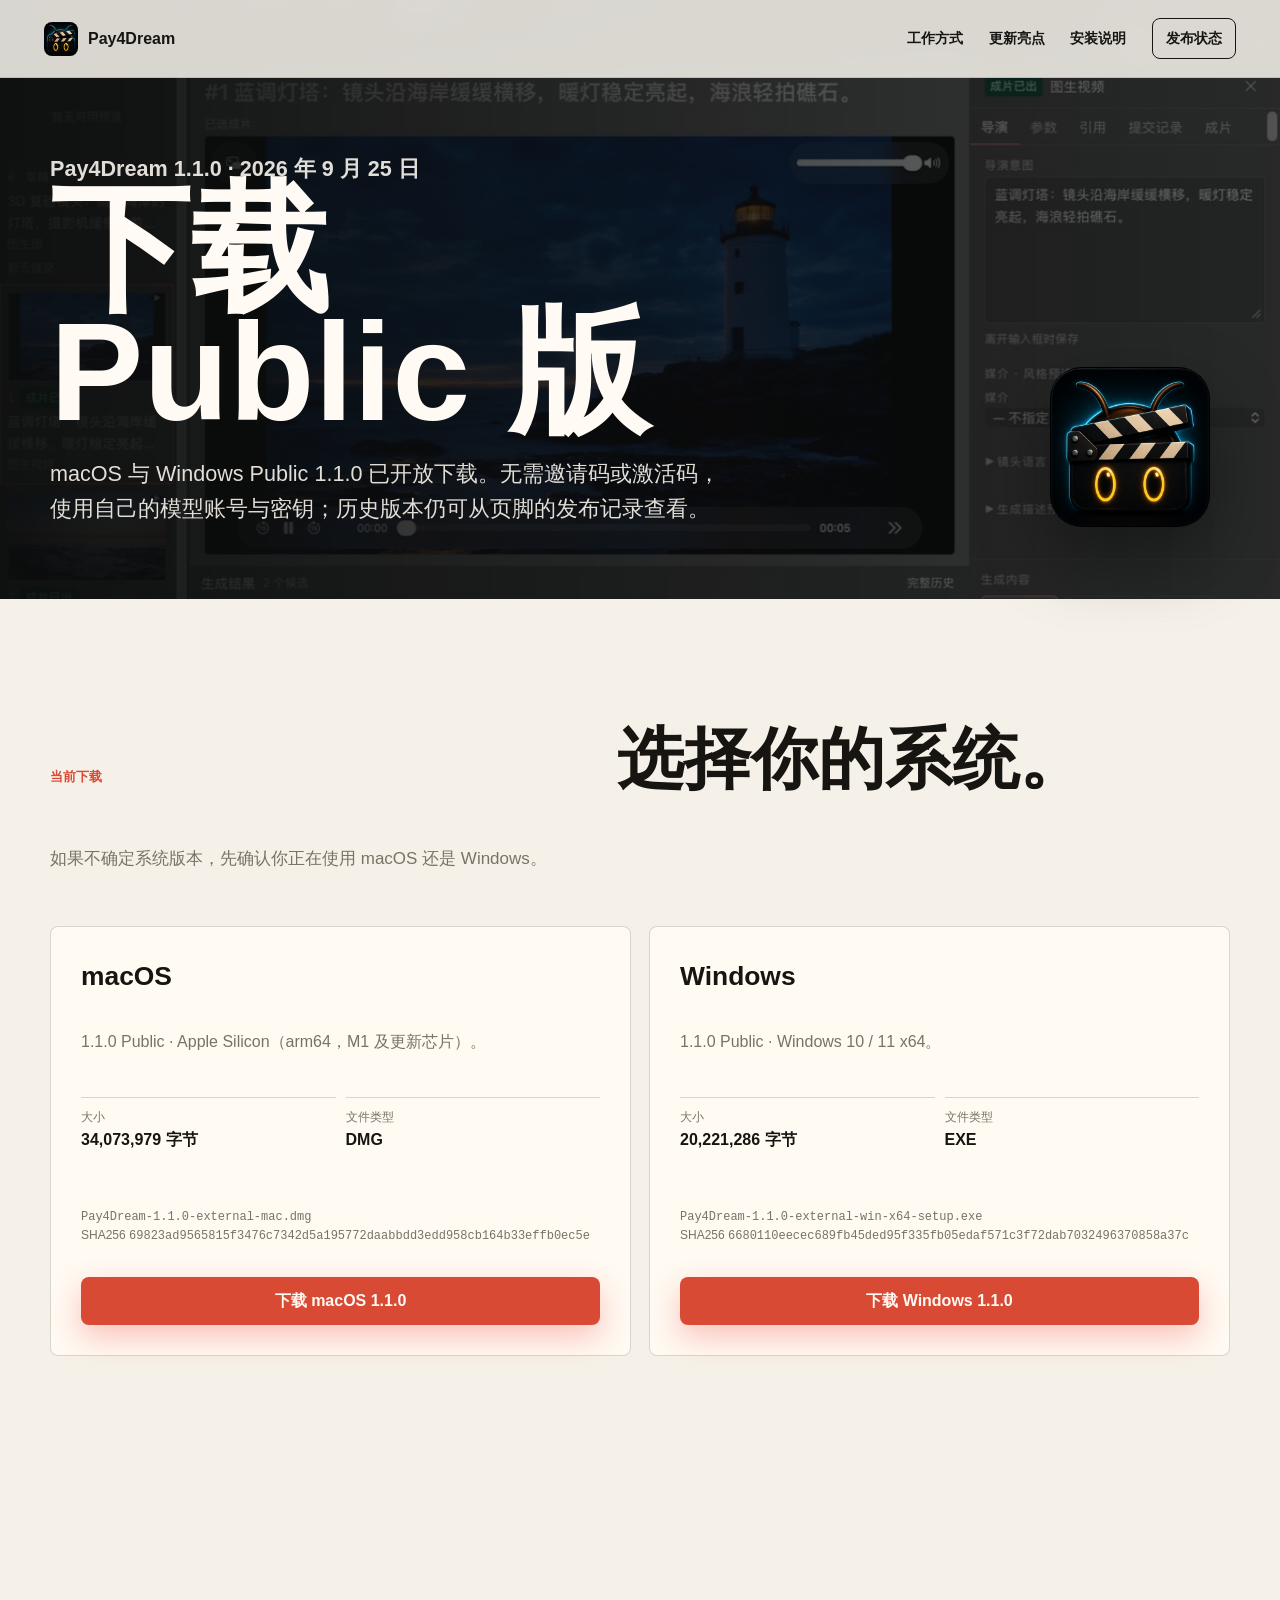
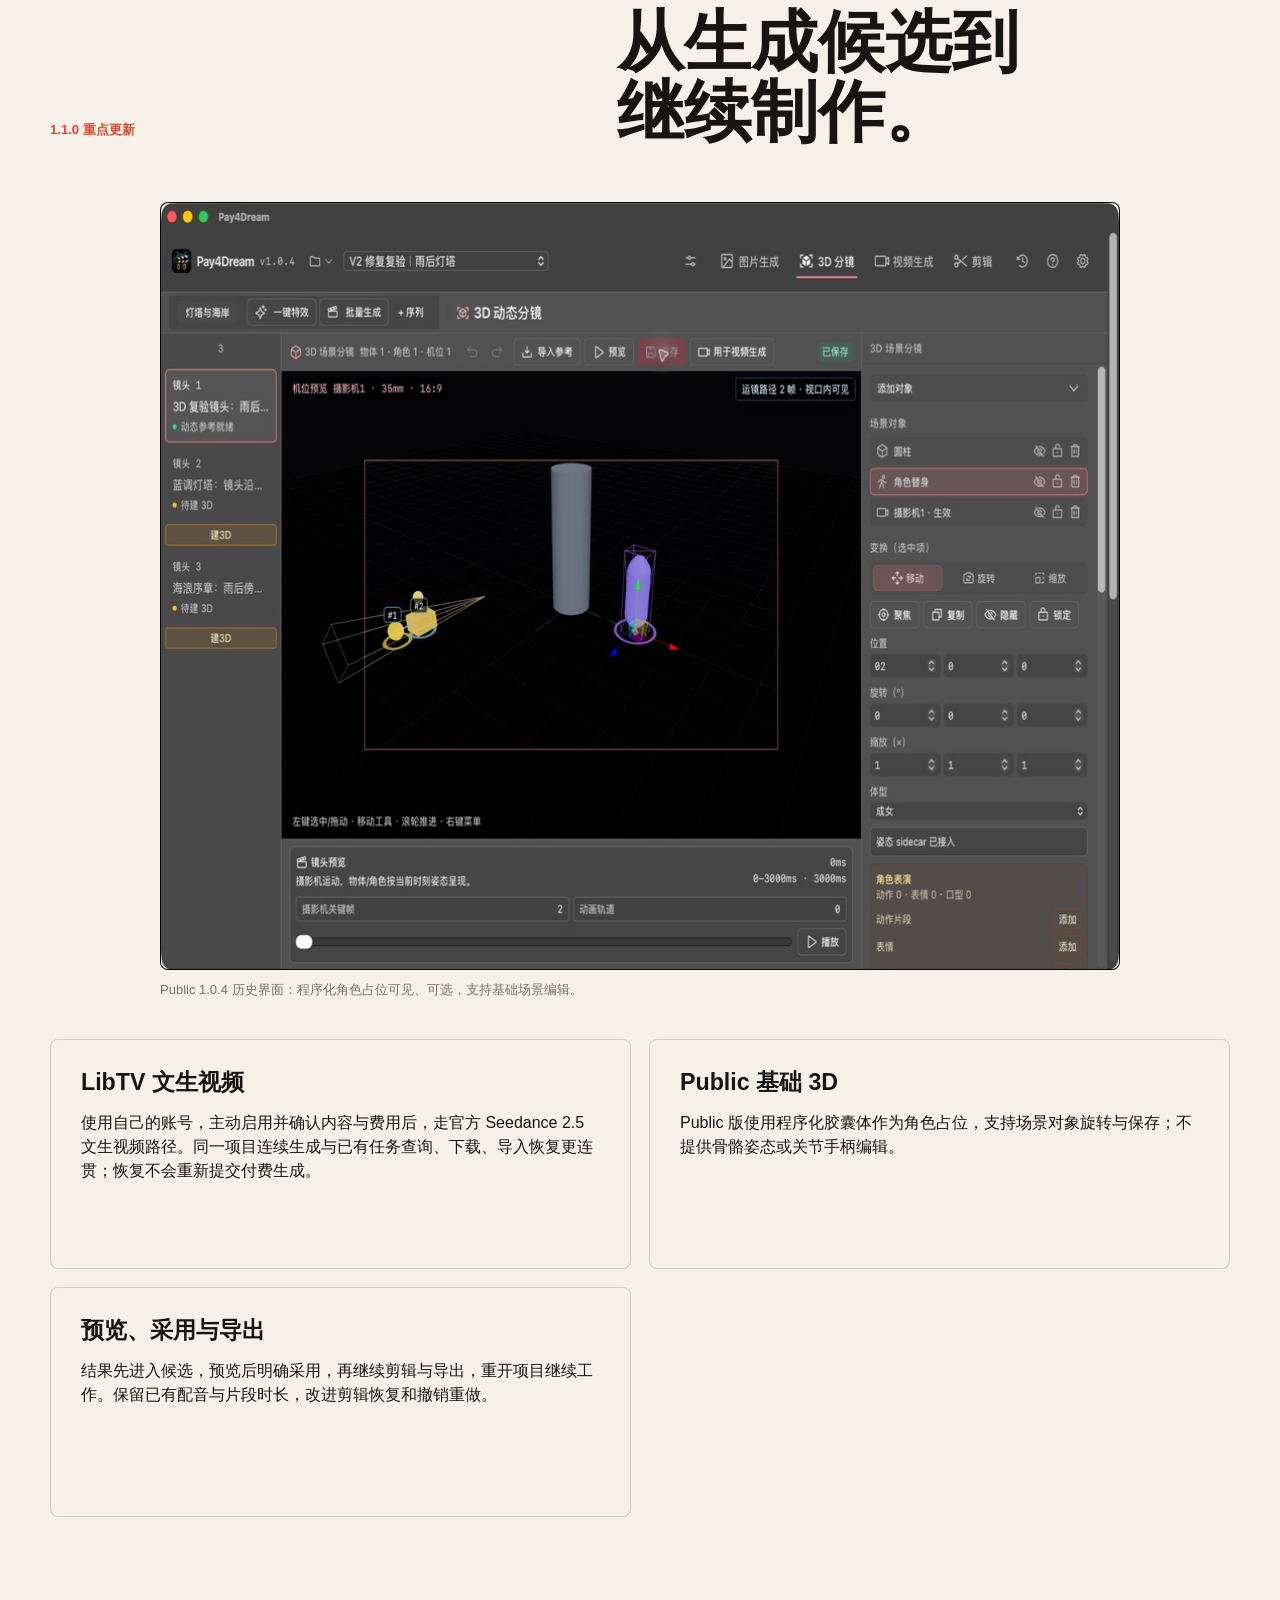
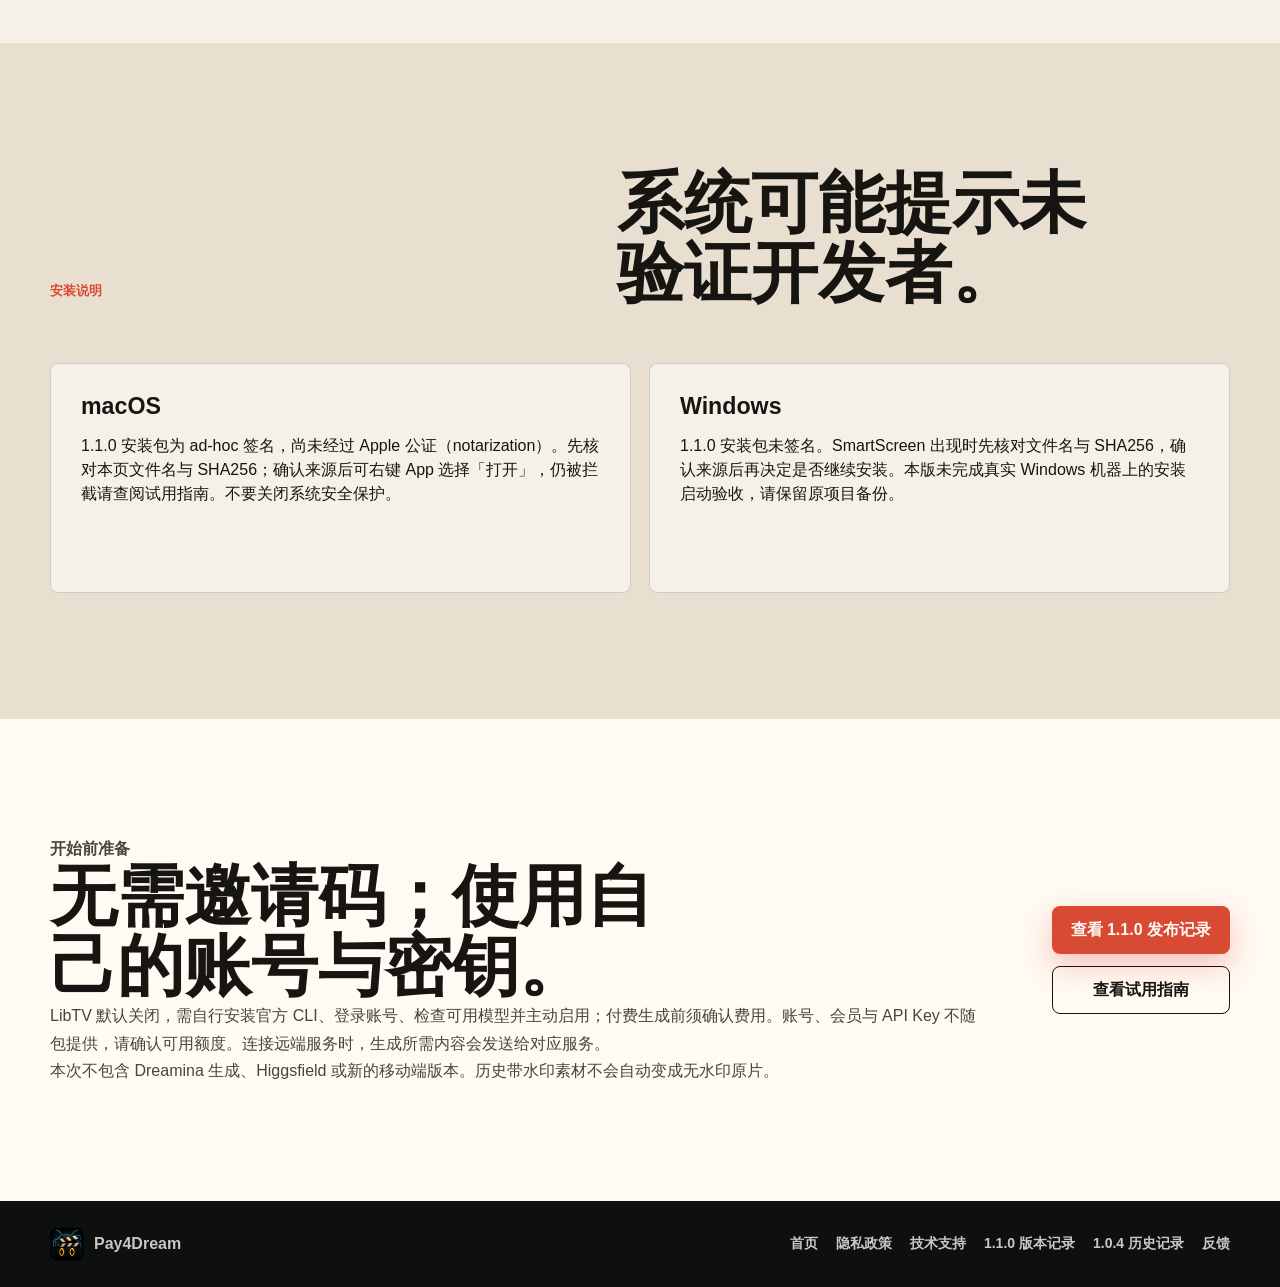
==== commit 14c32f2b: "Publish verified Public 1.1.0 Windows download" ====
--- a/download.html
+++ b/download.html
@@ -6,10 +6,10 @@
     <title>下载 Pay4Dream 1.1.0 Public</title>
     <meta
       name="description"
-      content="下载 Pay4Dream 1.1.0 Public macOS Apple Silicon 版，查看安装说明与 SHA256。Windows 1.1.0 构建中，保留 1.0.4 历史下载。"
+      content="下载 Pay4Dream 1.1.0 Public macOS Apple Silicon / Windows x64 版，查看安装说明、文件大小与 SHA256。无需邀请码，使用自己的账号与密钥。"
     />
     <meta property="og:title" content="下载 Pay4Dream 1.1.0 Public" />
-    <meta property="og:description" content="macOS 1.1.0 已发布；Windows 1.1.0 构建中。Public 无需邀请码，使用自己的模型账号与密钥。" />
+    <meta property="og:description" content="macOS / Windows Public 1.1.0 已发布。无需邀请码，使用自己的模型账号与密钥；提供下载校验与安装说明。" />
     <meta property="og:type" content="website" />
     <meta property="og:image" content="https://pay4dream.github.io/assets/product-workbench.png" />
     <meta property="og:image:alt" content="Pay4Dream 历史版本创作工作台" />
@@ -43,7 +43,7 @@
             <p class="eyebrow">Pay4Dream 1.1.0 · 2026 年 9 月 25 日</p>
             <h1 id="download-title">下载 Public 版</h1>
             <p>
-              macOS 1.1.0 已开放下载；Windows 1.1.0 构建中，暂保留 1.0.4 历史版。Public 版无需邀请码或激活码，使用自己的模型账号与密钥。
+              macOS 与 Windows Public 1.1.0 已开放下载。无需邀请码或激活码，使用自己的模型账号与密钥；历史版本仍可从页脚的发布记录查看。
             </p>
           </div>
           <img src="./assets/pay4dream-icon.png" alt="" class="download-icon" />
@@ -84,19 +84,19 @@
                 <span class="platform-name">Windows</span>
                 <span class="recommend-badge" aria-hidden="true">推荐</span>
               </div>
-              <p class="file-name">1.1.0 构建中。以下为 Windows 10 / 11 x64 的 1.0.4 Public 历史版。</p>
+              <p class="file-name">1.1.0 Public · Windows 10 / 11 x64。</p>
               <dl class="download-meta">
                 <div>
                   <dt>大小</dt>
-                  <dd>约 20.1 MB</dd>
+                  <dd>20,221,286 字节</dd>
                 </div>
                 <div>
                   <dt>文件类型</dt>
                   <dd>EXE</dd>
                 </div>
               </dl>
-              <p class="file-hash"><code>Pay4Dream-1.0.4-external-win-x64-setup.exe</code><br />SHA256 <code>cbbdacf3f06c48ea563f6c2a6e34070af01abb34cdcac1c485ba644c3fb1292c</code></p>
-              <a class="button button-primary button-block" href="https://github.com/pay4dream/p4d-release/releases/download/v1.0.4/Pay4Dream-1.0.4-external-win-x64-setup.exe">下载 Windows 1.0.4 历史版</a>
+              <p class="file-hash"><code>Pay4Dream-1.1.0-external-win-x64-setup.exe</code><br />SHA256 <code>6680110eecec689fb45ded95f335fb05edaf571c3f72dab7032496370858a37c</code></p>
+              <a class="button button-primary button-block" href="https://github.com/pay4dream/p4d-release/releases/download/v1.1.0/Pay4Dream-1.1.0-external-win-x64-setup.exe">下载 Windows 1.1.0</a>
             </article>
           </div>
         </div>
@@ -142,7 +142,7 @@
             </article>
             <article class="install-card reveal">
               <h3>Windows</h3>
-              <p>安装包未签名。SmartScreen 出现时先核对文件名与 SHA256，确认来源后再决定是否继续安装。Windows 1.1.0 尚未发布，也未完成真实 Windows 机器上的安装启动验收；本页保留 1.0.4 历史下载。</p>
+              <p>1.1.0 安装包未签名。SmartScreen 出现时先核对文件名与 SHA256，确认来源后再决定是否继续安装。本版未完成真实 Windows 机器上的安装启动验收，请保留原项目备份。</p>
             </article>
           </div>
         </div>
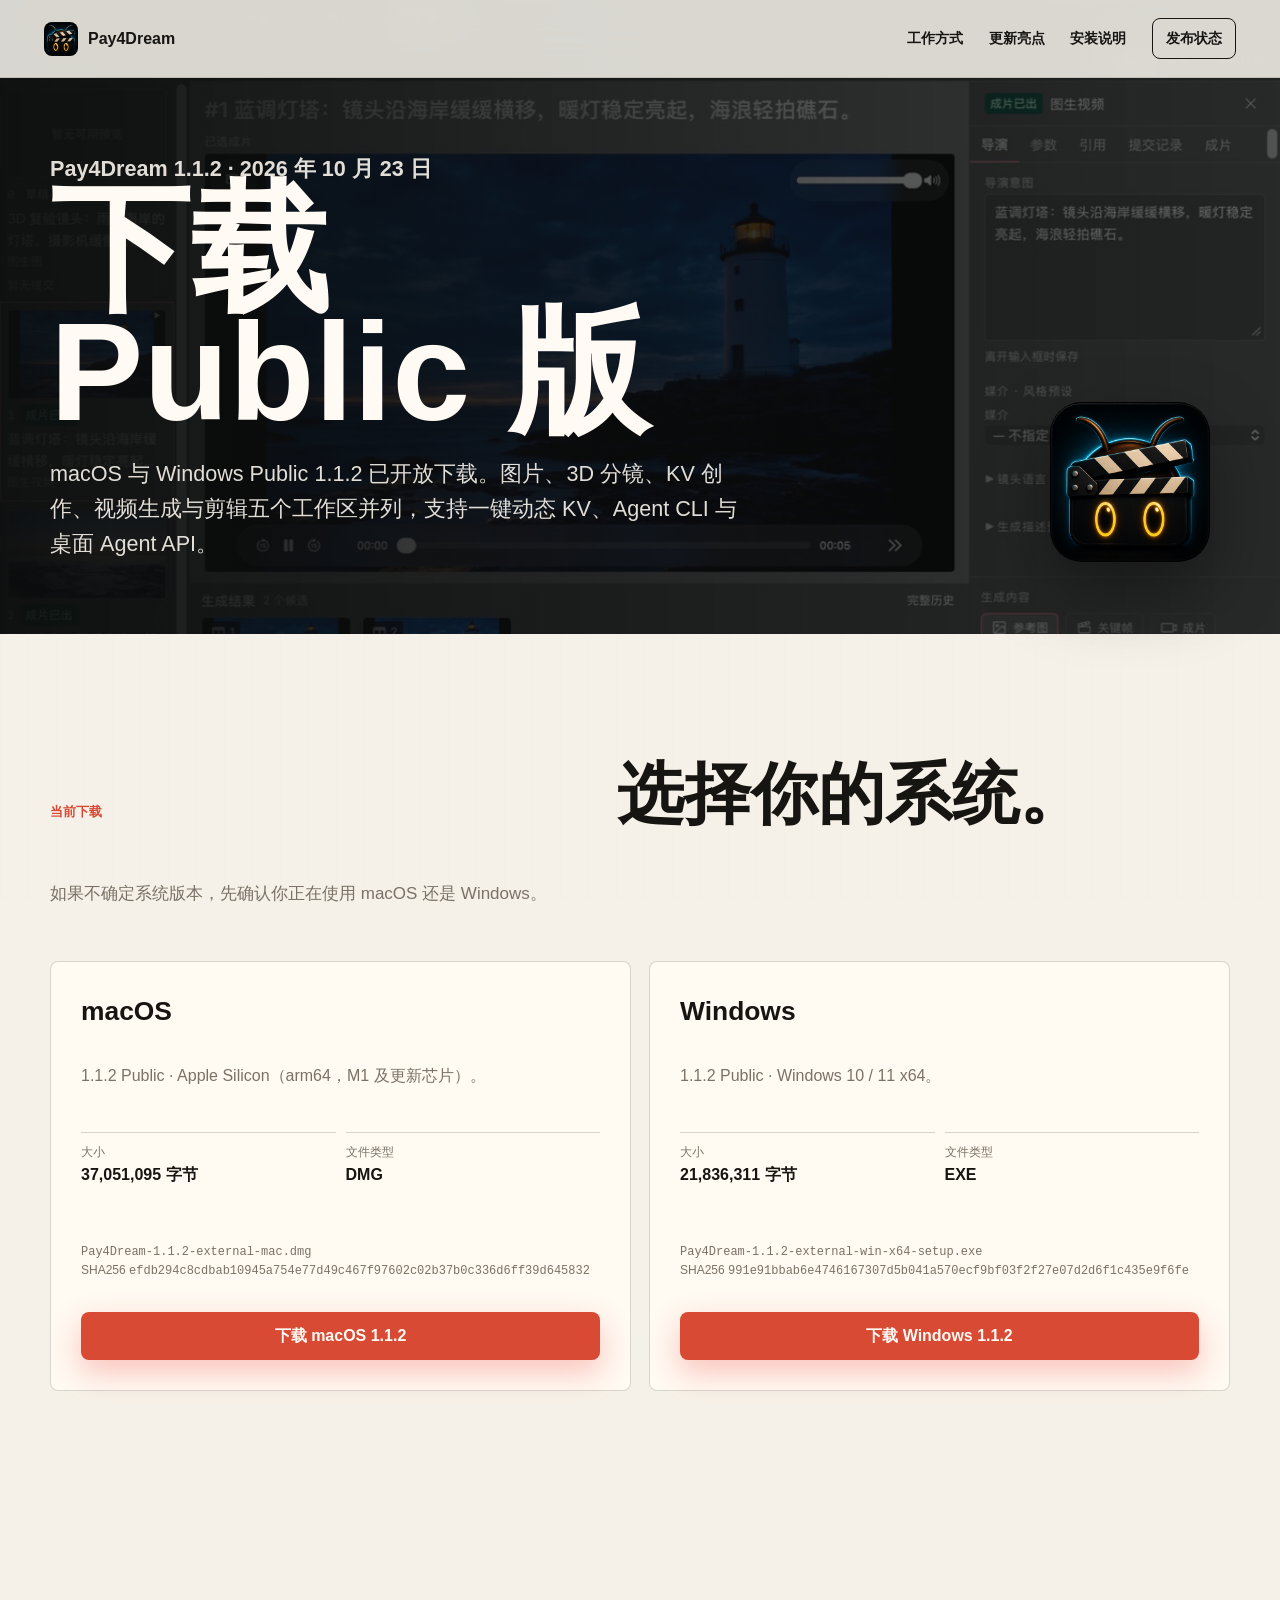
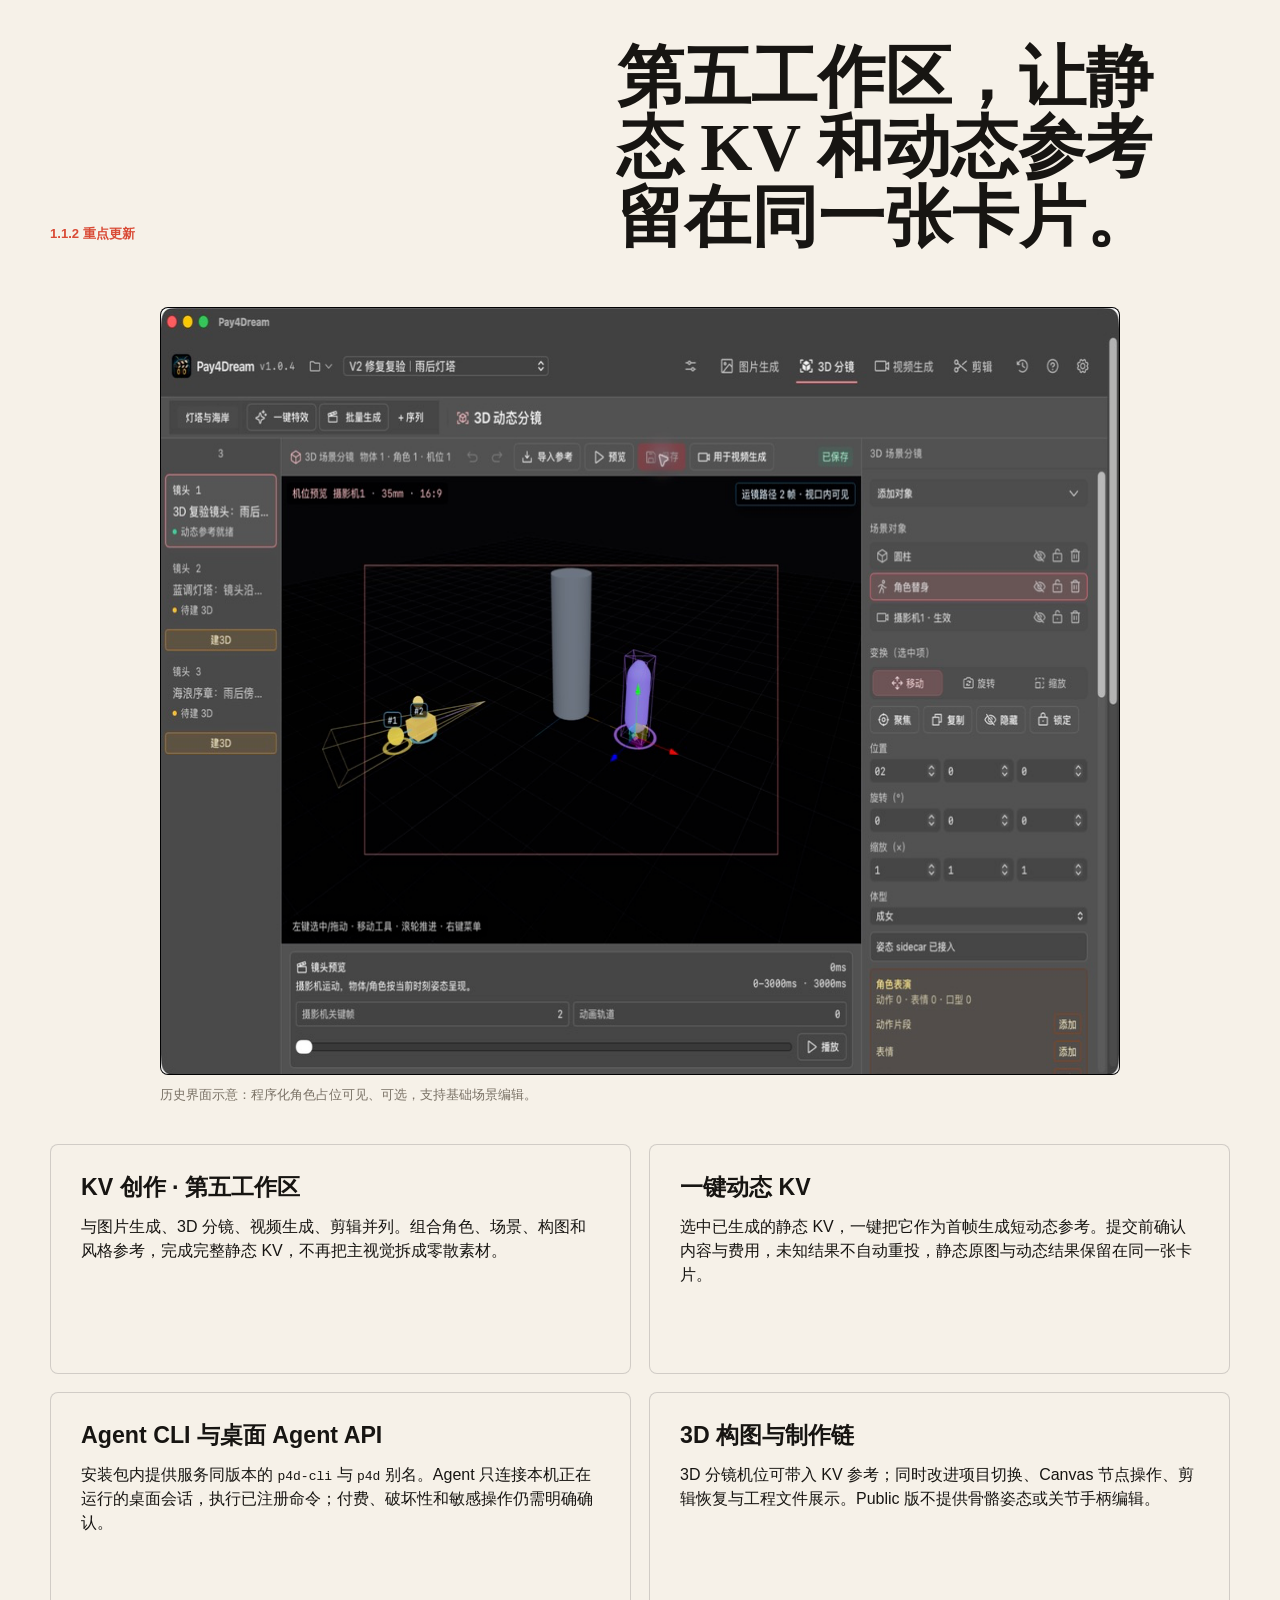
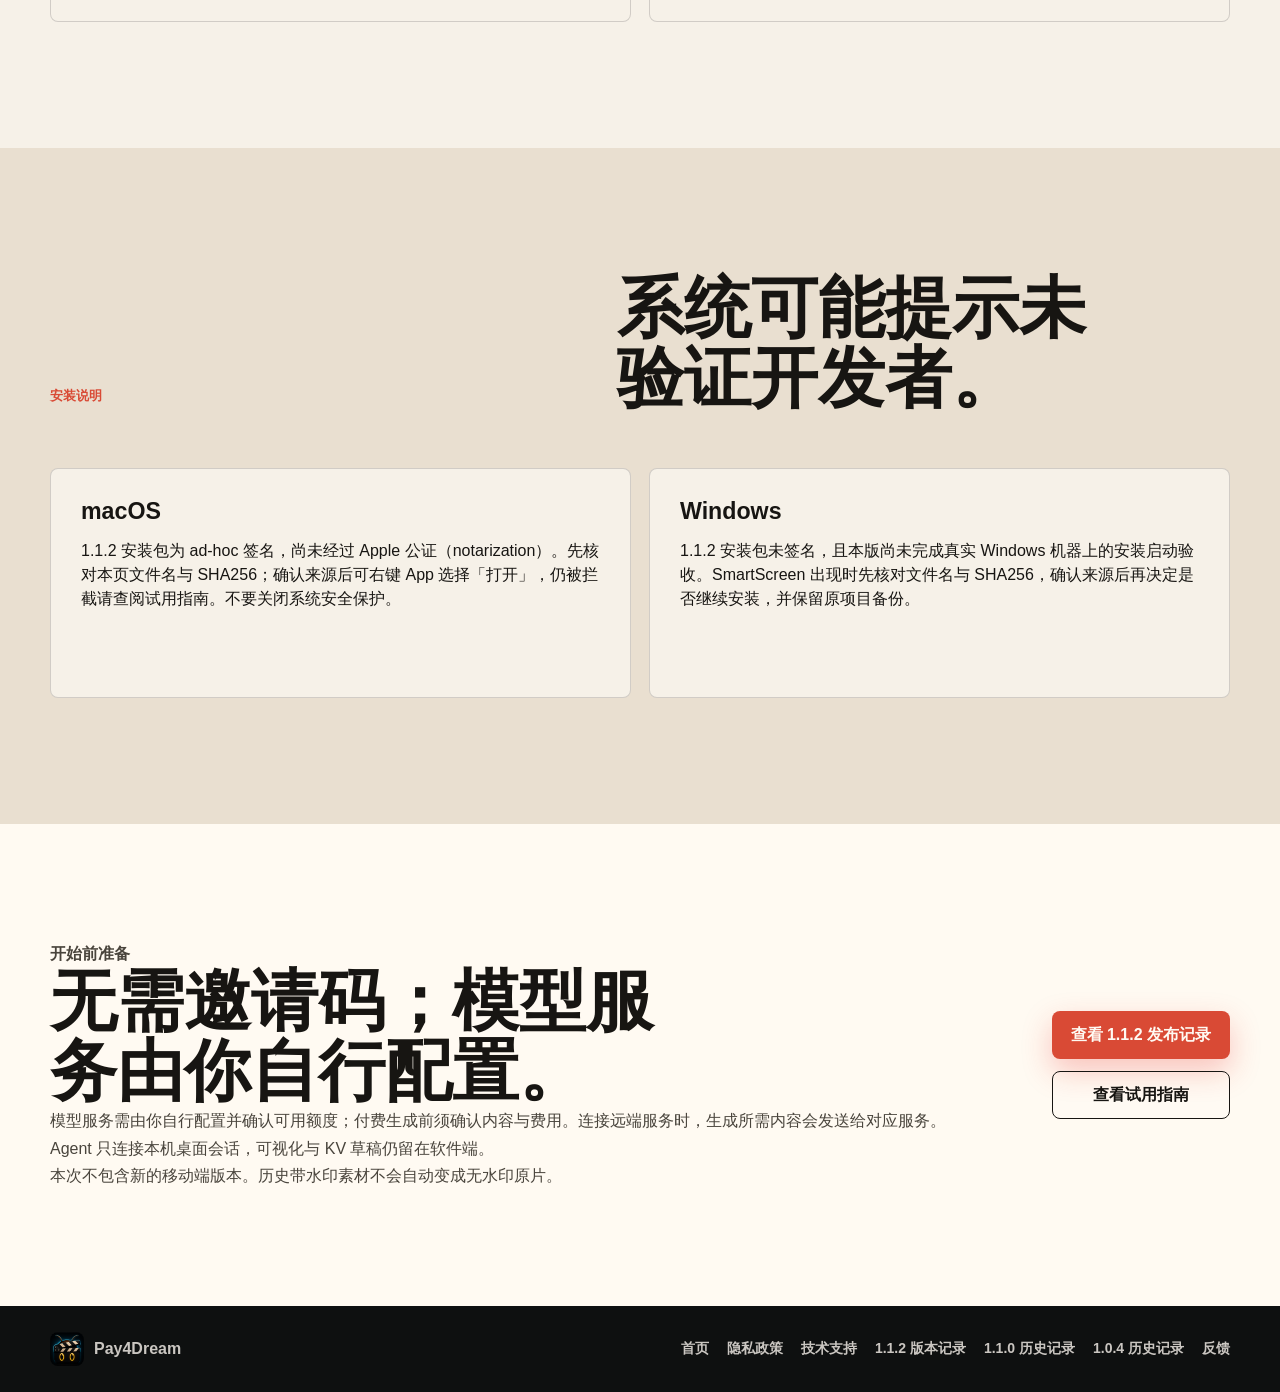
==== commit e730c089: "Update official site for Pay4Dream 1.1.2" ====
--- a/download.html
+++ b/download.html
@@ -3,16 +3,16 @@
   <head>
     <meta charset="utf-8" />
     <meta name="viewport" content="width=device-width, initial-scale=1" />
-    <title>下载 Pay4Dream 1.1.0 Public</title>
+    <title>下载 Pay4Dream 1.1.2 Public</title>
     <meta
       name="description"
-      content="下载 Pay4Dream 1.1.0 Public macOS Apple Silicon / Windows x64 版，查看安装说明、文件大小与 SHA256。无需邀请码，使用自己的账号与密钥。"
+      content="下载 Pay4Dream 1.1.2 Public macOS Apple Silicon / Windows x64 版，查看安装说明、文件大小与 SHA256。新增第五工作区 KV 创作、一键动态 KV 与 Agent CLI。"
     />
-    <meta property="og:title" content="下载 Pay4Dream 1.1.0 Public" />
-    <meta property="og:description" content="macOS / Windows Public 1.1.0 已发布。无需邀请码，使用自己的模型账号与密钥；提供下载校验与安装说明。" />
+    <meta property="og:title" content="下载 Pay4Dream 1.1.2 Public" />
+    <meta property="og:description" content="macOS / Windows Public 1.1.2 已发布。五个并列工作区，支持一键动态 KV、Agent CLI 与桌面 Agent API；提供下载校验与安装说明。" />
     <meta property="og:type" content="website" />
     <meta property="og:image" content="https://pay4dream.github.io/assets/product-workbench.png" />
-    <meta property="og:image:alt" content="Pay4Dream 历史版本创作工作台" />
+    <meta property="og:image:alt" content="Pay4Dream 创作工作台" />
     <meta property="og:url" content="https://pay4dream.github.io/download.html" />
     <link rel="canonical" href="https://pay4dream.github.io/download.html" />
     <link rel="icon" type="image/png" href="./assets/pay4dream-icon.png" />
@@ -24,11 +24,11 @@
         <img src="./assets/pay4dream-icon.png" alt="" />
         <span>Pay4Dream</span>
       </a>
-      <button class="nav-toggle" type="button" aria-label="打开导航" aria-expanded="false" data-nav-toggle>
+      <button class="nav-toggle" type="button" aria-label="打开导航" aria-controls="site-nav" aria-expanded="false" data-nav-toggle>
         <span></span>
         <span></span>
       </button>
-      <nav class="site-nav" aria-label="主导航" data-nav>
+      <nav id="site-nav" class="site-nav" aria-label="主导航" data-nav>
         <a href="./index.html#workflow">工作方式</a>
         <a href="./index.html#release">更新亮点</a>
         <a href="#install">安装说明</a>
@@ -40,10 +40,10 @@
       <section class="download-hero" aria-labelledby="download-title">
         <div class="section-inner download-hero-inner">
           <div>
-            <p class="eyebrow">Pay4Dream 1.1.0 · 2026 年 9 月 25 日</p>
+            <p class="eyebrow">Pay4Dream 1.1.2 · 2026 年 10 月 23 日</p>
             <h1 id="download-title">下载 Public 版</h1>
             <p>
-              macOS 与 Windows Public 1.1.0 已开放下载。无需邀请码或激活码，使用自己的模型账号与密钥；历史版本仍可从页脚的发布记录查看。
+              macOS 与 Windows Public 1.1.2 已开放下载。图片、3D 分镜、KV 创作、视频生成与剪辑五个工作区并列，支持一键动态 KV、Agent CLI 与桌面 Agent API。
             </p>
           </div>
           <img src="./assets/pay4dream-icon.png" alt="" class="download-icon" />
@@ -55,7 +55,7 @@
           <div class="section-heading reveal">
             <p class="section-kicker">当前下载</p>
             <h2 id="download-options-title">选择你的系统。</h2>
-            <p data-platform-message>以下链接只提供不含内部凭证的 Public 安装包。</p>
+            <p data-platform-message>以下链接只提供 Public 安装包。</p>
           </div>
 
           <div class="download-grid">
@@ -64,19 +64,19 @@
                 <span class="platform-name">macOS</span>
                 <span class="recommend-badge" aria-hidden="true">推荐</span>
               </div>
-              <p class="file-name">1.1.0 Public · Apple Silicon（arm64，M1 及更新芯片）。</p>
+              <p class="file-name">1.1.2 Public · Apple Silicon（arm64，M1 及更新芯片）。</p>
               <dl class="download-meta">
                 <div>
                   <dt>大小</dt>
-                  <dd>34,073,979 字节</dd>
+                  <dd>37,051,095 字节</dd>
                 </div>
                 <div>
                   <dt>文件类型</dt>
                   <dd>DMG</dd>
                 </div>
               </dl>
-              <p class="file-hash"><code>Pay4Dream-1.1.0-external-mac.dmg</code><br />SHA256 <code>69823ad9565815f3476c7342d5a195772daabbdd3edd958cb164b33effb0ec5e</code></p>
-              <a class="button button-primary button-block" href="https://github.com/pay4dream/p4d-release/releases/download/v1.1.0/Pay4Dream-1.1.0-external-mac.dmg">下载 macOS 1.1.0</a>
+              <p class="file-hash"><code>Pay4Dream-1.1.2-external-mac.dmg</code><br />SHA256 <code>efdb294c8cdbab10945a754e77d49c467f97602c02b37b0c336d6ff39d645832</code></p>
+              <a class="button button-primary button-block" href="https://github.com/pay4dream/p4d-release/releases/download/v1.1.2/Pay4Dream-1.1.2-external-mac.dmg">下载 macOS 1.1.2</a>
             </article>
 
             <article class="download-card reveal" data-platform-card="windows">
@@ -84,19 +84,19 @@
                 <span class="platform-name">Windows</span>
                 <span class="recommend-badge" aria-hidden="true">推荐</span>
               </div>
-              <p class="file-name">1.1.0 Public · Windows 10 / 11 x64。</p>
+              <p class="file-name">1.1.2 Public · Windows 10 / 11 x64。</p>
               <dl class="download-meta">
                 <div>
                   <dt>大小</dt>
-                  <dd>20,221,286 字节</dd>
+                  <dd>21,836,311 字节</dd>
                 </div>
                 <div>
                   <dt>文件类型</dt>
                   <dd>EXE</dd>
                 </div>
               </dl>
-              <p class="file-hash"><code>Pay4Dream-1.1.0-external-win-x64-setup.exe</code><br />SHA256 <code>6680110eecec689fb45ded95f335fb05edaf571c3f72dab7032496370858a37c</code></p>
-              <a class="button button-primary button-block" href="https://github.com/pay4dream/p4d-release/releases/download/v1.1.0/Pay4Dream-1.1.0-external-win-x64-setup.exe">下载 Windows 1.1.0</a>
+              <p class="file-hash"><code>Pay4Dream-1.1.2-external-win-x64-setup.exe</code><br />SHA256 <code>991e91bbab6e4746167307d5b041a570ecf9bf03f2f27e07d2d6f1c435e9f6fe</code></p>
+              <a class="button button-primary button-block" href="https://github.com/pay4dream/p4d-release/releases/download/v1.1.2/Pay4Dream-1.1.2-external-win-x64-setup.exe">下载 Windows 1.1.2</a>
             </article>
           </div>
         </div>
@@ -105,25 +105,29 @@
       <section class="download-section" aria-labelledby="highlights-title">
         <div class="section-inner">
           <div class="section-heading reveal">
-            <p class="section-kicker">1.1.0 重点更新</p>
-            <h2 id="highlights-title">从生成候选到继续制作。</h2>
+            <p class="section-kicker">1.1.2 重点更新</p>
+            <h2 id="highlights-title">第五工作区，让静态 KV 和动态参考留在同一张卡片。</h2>
           </div>
           <figure class="release-video reveal">
-            <img src="./assets/sceneboard-preview.png" alt="Pay4Dream Public 1.0.4 历史 3D 分镜界面，程序化角色占位可见和可选" width="1195" height="768" loading="lazy" />
-            <figcaption>Public 1.0.4 历史界面：程序化角色占位可见、可选，支持基础场景编辑。</figcaption>
+            <img src="./assets/sceneboard-preview.png" alt="Pay4Dream 历史 3D 分镜界面，程序化角色占位可见和可选" width="1195" height="768" loading="lazy" />
+            <figcaption>历史界面示意：程序化角色占位可见、可选，支持基础场景编辑。</figcaption>
           </figure>
           <div class="install-grid">
             <article class="install-card reveal">
-              <h3>LibTV 文生视频</h3>
-              <p>使用自己的账号，主动启用并确认内容与费用后，走官方 Seedance 2.5 文生视频路径。同一项目连续生成与已有任务查询、下载、导入恢复更连贯；恢复不会重新提交付费生成。</p>
+              <h3>KV 创作 · 第五工作区</h3>
+              <p>与图片生成、3D 分镜、视频生成、剪辑并列。组合角色、场景、构图和风格参考，完成完整静态 KV，不再把主视觉拆成零散素材。</p>
             </article>
             <article class="install-card reveal">
-              <h3>Public 基础 3D</h3>
-              <p>Public 版使用程序化胶囊体作为角色占位，支持场景对象旋转与保存；不提供骨骼姿态或关节手柄编辑。</p>
+              <h3>一键动态 KV</h3>
+              <p>选中已生成的静态 KV，一键把它作为首帧生成短动态参考。提交前确认内容与费用，未知结果不自动重投，静态原图与动态结果保留在同一张卡片。</p>
             </article>
             <article class="install-card reveal">
-              <h3>预览、采用与导出</h3>
-              <p>结果先进入候选，预览后明确采用，再继续剪辑与导出，重开项目继续工作。保留已有配音与片段时长，改进剪辑恢复和撤销重做。</p>
+              <h3>Agent CLI 与桌面 Agent API</h3>
+              <p>安装包内提供服务同版本的 <code>p4d-cli</code> 与 <code>p4d</code> 别名。Agent 只连接本机正在运行的桌面会话，执行已注册命令；付费、破坏性和敏感操作仍需明确确认。</p>
+            </article>
+            <article class="install-card reveal">
+              <h3>3D 构图与制作链</h3>
+              <p>3D 分镜机位可带入 KV 参考；同时改进项目切换、Canvas 节点操作、剪辑恢复与工程文件展示。Public 版不提供骨骼姿态或关节手柄编辑。</p>
             </article>
           </div>
         </div>
@@ -138,11 +142,11 @@
           <div class="install-grid">
             <article class="install-card reveal">
               <h3>macOS</h3>
-              <p>1.1.0 安装包为 ad-hoc 签名，尚未经过 Apple 公证（notarization）。先核对本页文件名与 SHA256；确认来源后可右键 App 选择「打开」，仍被拦截请查阅试用指南。不要关闭系统安全保护。</p>
+              <p>1.1.2 安装包为 ad-hoc 签名，尚未经过 Apple 公证（notarization）。先核对本页文件名与 SHA256；确认来源后可右键 App 选择「打开」，仍被拦截请查阅试用指南。不要关闭系统安全保护。</p>
             </article>
             <article class="install-card reveal">
               <h3>Windows</h3>
-              <p>1.1.0 安装包未签名。SmartScreen 出现时先核对文件名与 SHA256，确认来源后再决定是否继续安装。本版未完成真实 Windows 机器上的安装启动验收，请保留原项目备份。</p>
+              <p>1.1.2 安装包未签名，且本版尚未完成真实 Windows 机器上的安装启动验收。SmartScreen 出现时先核对文件名与 SHA256，确认来源后再决定是否继续安装，并保留原项目备份。</p>
             </article>
           </div>
         </div>
@@ -152,14 +156,14 @@
         <div class="section-inner trial-layout">
           <div class="reveal">
             <p class="section-kicker">开始前准备</p>
-            <h2 id="trial-title">无需邀请码；使用自己的账号与密钥。</h2>
+            <h2 id="trial-title">无需邀请码；模型服务由你自行配置。</h2>
             <p>
-              LibTV 默认关闭，需自行安装官方 CLI、登录账号、检查可用模型并主动启用；付费生成前须确认费用。账号、会员与 API Key 不随包提供，请确认可用额度。连接远端服务时，生成所需内容会发送给对应服务。
+              模型服务需由你自行配置并确认可用额度；付费生成前须确认内容与费用。连接远端服务时，生成所需内容会发送给对应服务。Agent 只连接本机桌面会话，可视化与 KV 草稿仍留在软件端。
             </p>
-            <p>本次不包含 Dreamina 生成、Higgsfield 或新的移动端版本。历史带水印素材不会自动变成无水印原片。</p>
+            <p>本次不包含新的移动端版本。历史带水印素材不会自动变成无水印原片。</p>
           </div>
           <div class="trial-actions reveal">
-            <a class="button button-primary" href="https://github.com/pay4dream/p4d-release/releases/tag/v1.1.0">查看 1.1.0 发布记录</a>
+            <a class="button button-primary" href="https://github.com/pay4dream/p4d-release/releases/tag/v1.1.2">查看 1.1.2 发布记录</a>
             <a class="button button-ghost" href="https://pay4dream.github.io/p4d-release/manual.html">查看试用指南</a>
           </div>
         </div>
@@ -176,7 +180,8 @@
           <a href="./index.html">首页</a>
           <a href="./privacy.html">隐私政策</a>
           <a href="./support.html">技术支持</a>
-          <a href="https://github.com/pay4dream/p4d-release/releases/tag/v1.1.0">1.1.0 版本记录</a>
+          <a href="https://github.com/pay4dream/p4d-release/releases/tag/v1.1.2">1.1.2 版本记录</a>
+          <a href="https://github.com/pay4dream/p4d-release/releases/tag/v1.1.0">1.1.0 历史记录</a>
           <a href="https://github.com/pay4dream/p4d-release/releases/tag/v1.0.4">1.0.4 历史记录</a>
           <a href="mailto:pay4dream.app@gmail.com">反馈</a>
         </nav>
